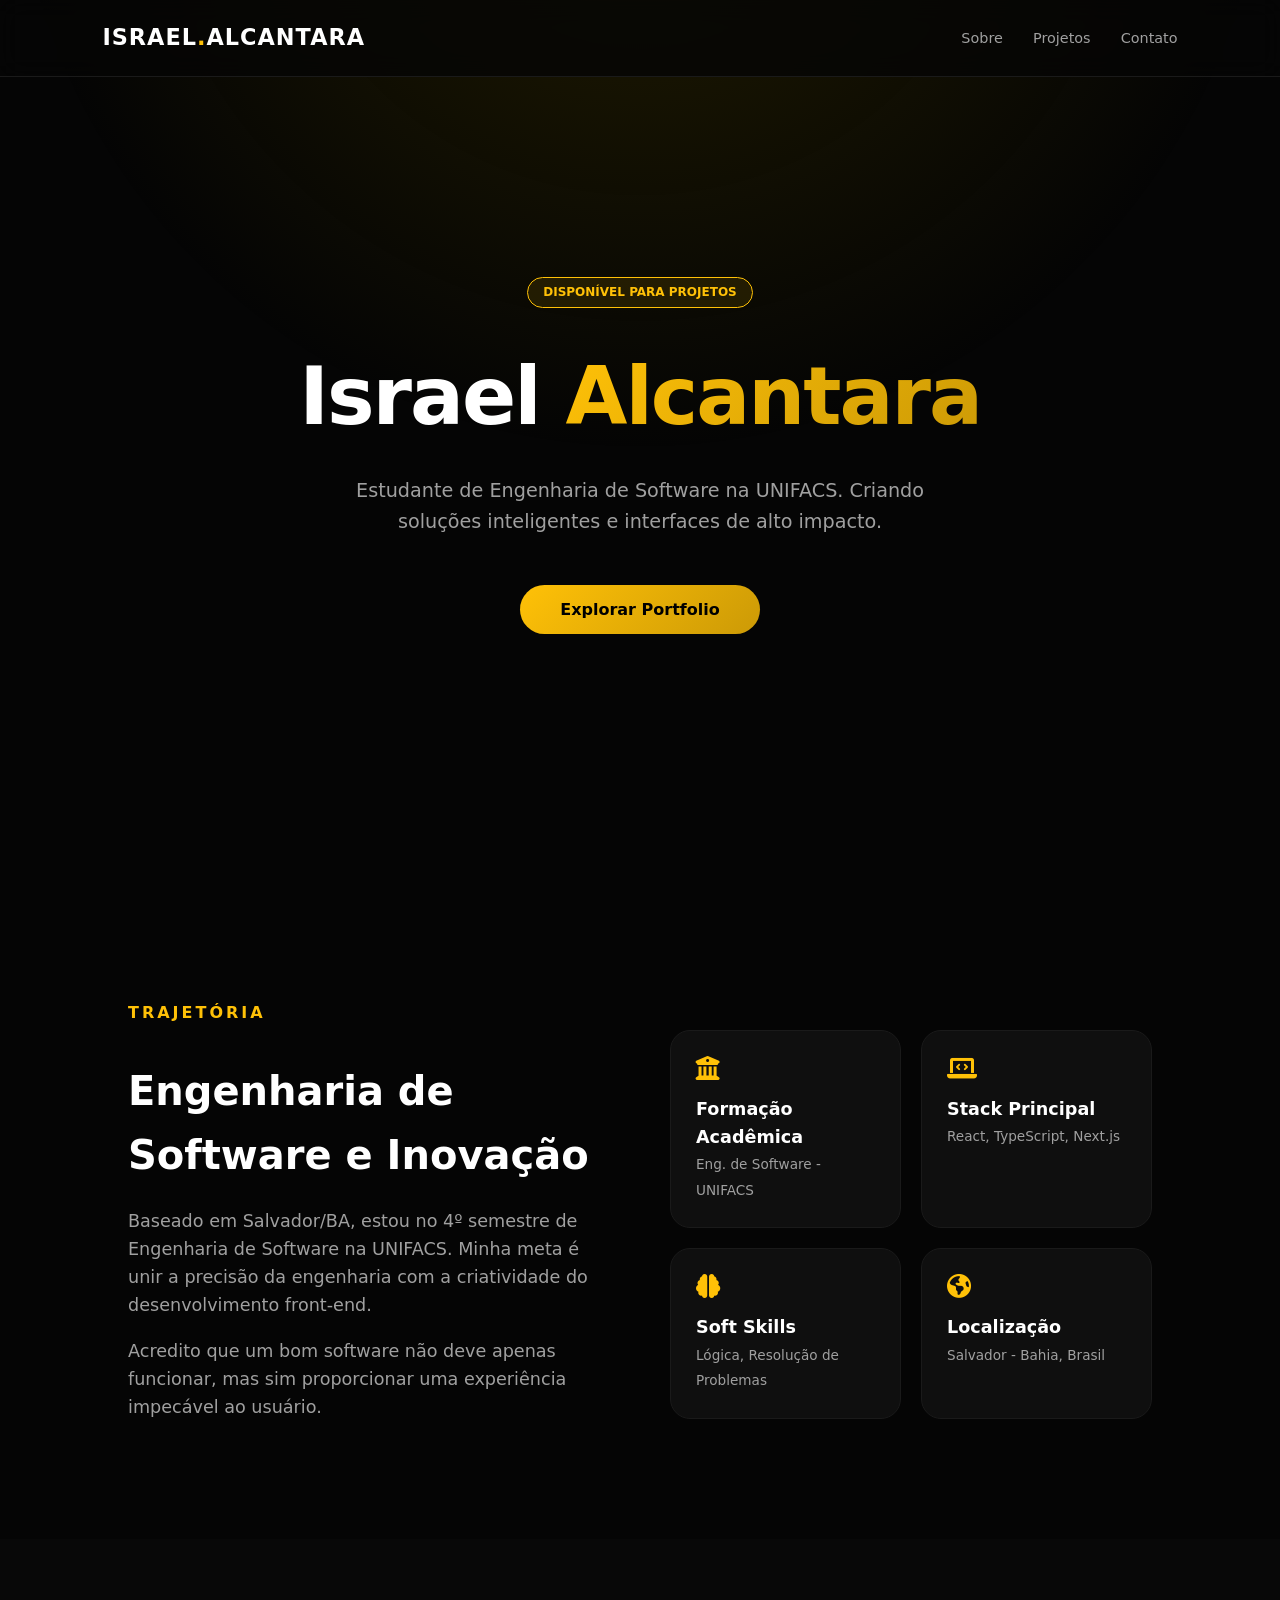
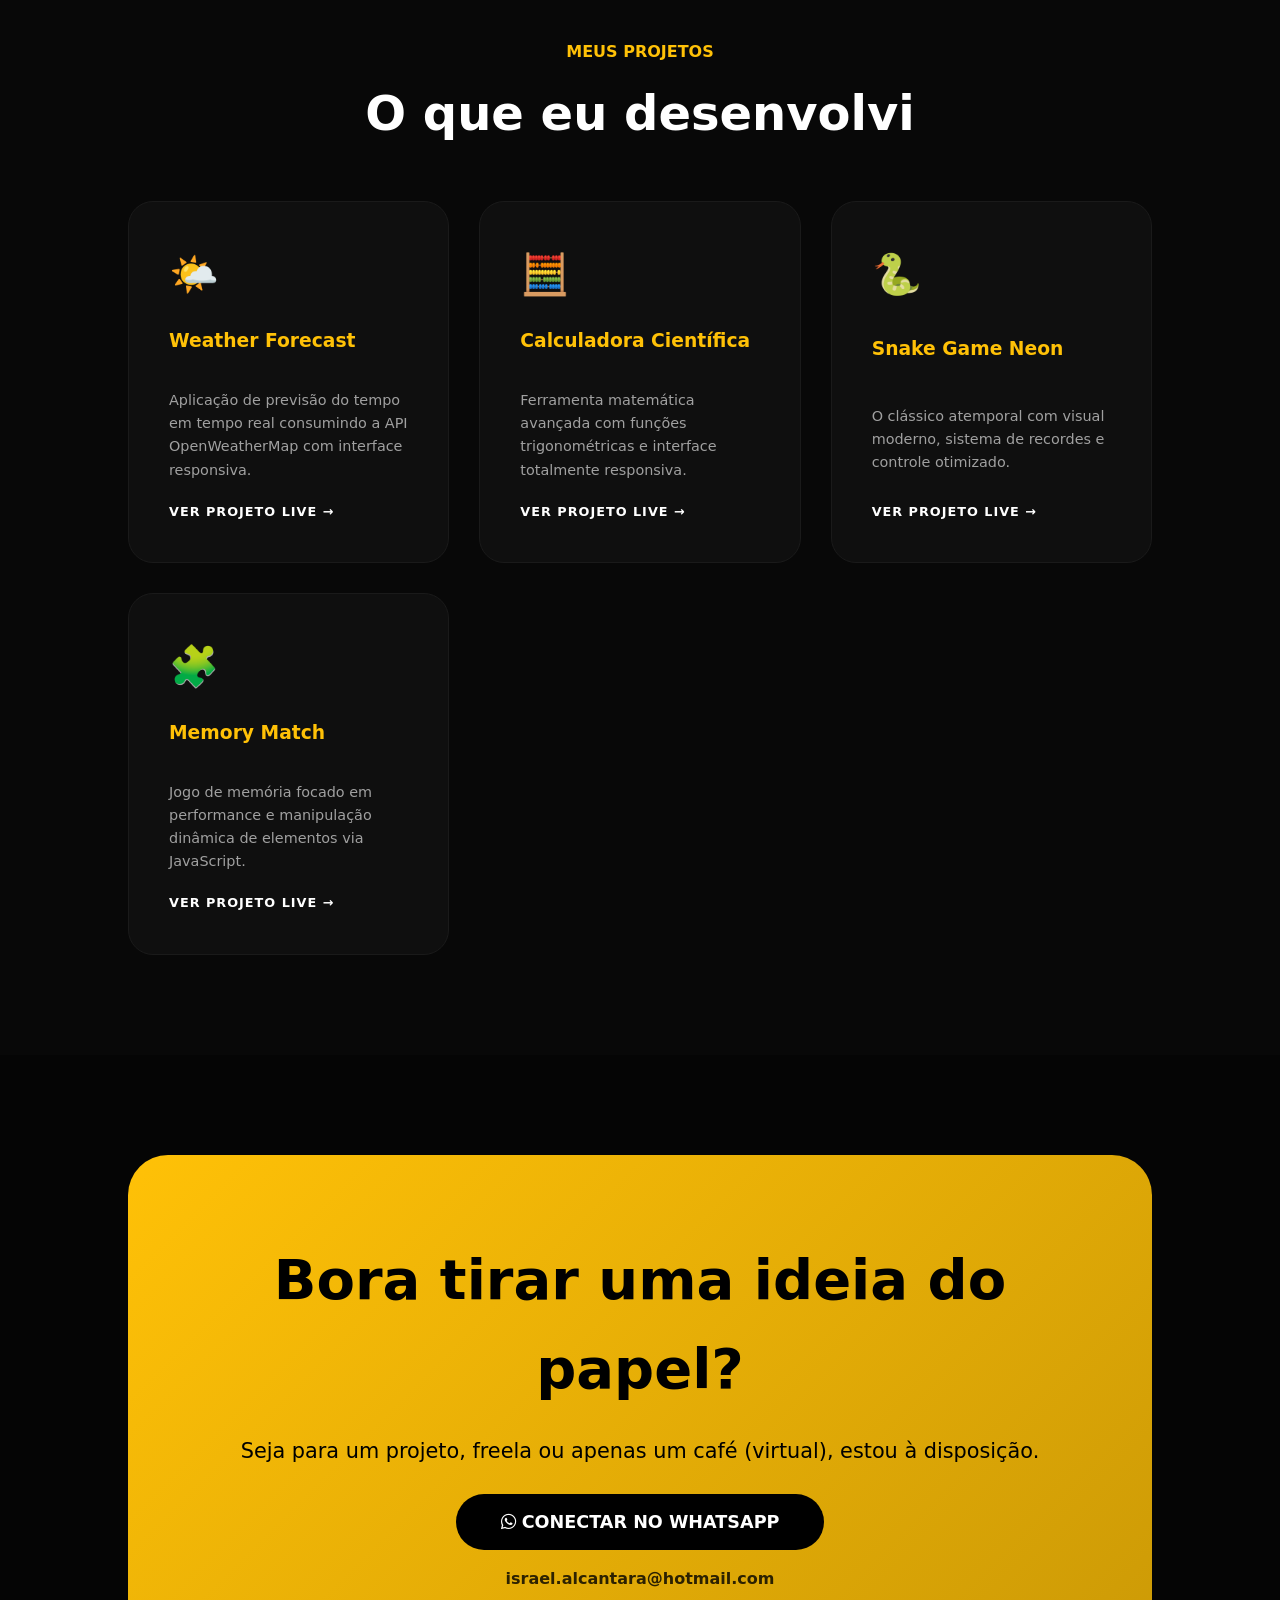
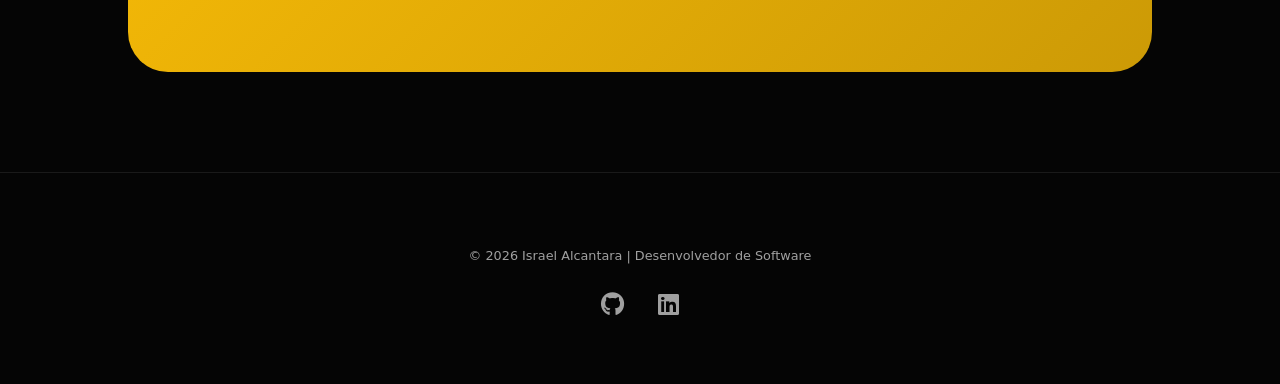
==== index.html @ d9c685d7 "Nova alteração" ====
<!DOCTYPE html>
<html lang="pt-br">
<head>
    <meta charset="UTF-8">
    <meta name="viewport" content="width=device-width, initial-scale=1.0">
    <title>Israel Alcantara | Portfolio</title>
    <link rel="stylesheet" href="https://cdnjs.cloudflare.com/ajax/libs/font-awesome/6.0.0/css/all.min.css">
    <style>
        :root {
            --bg-dark: #050505;
            --card-dark: #0f0f0f;
            --primary-gold: #ffc107;
            --gold-gradient: linear-gradient(135deg, #ffc107 0%, #cc9a06 100%);
            --text-white: #ffffff;
            --text-gray: #a0a0a0;
            --border: #1a1a1a;
        }

        body {
            background-color: var(--bg-dark);
            color: var(--text-white);
            font-family: 'Inter', system-ui, -apple-system, sans-serif;
            margin: 0;
            line-height: 1.6;
            scroll-behavior: smooth;
        }

        /* Efeito de Fundo */
        .glow-bg {
            position: fixed;
            top: 0; left: 0; width: 100%; height: 100%;
            background: radial-gradient(circle at 50% -20%, #221d00, transparent 50%);
            z-index: -1;
        }

        nav {
            display: flex; justify-content: space-between; align-items: center;
            padding: 20px 8%; position: fixed; width: 84%; top: 0;
            background: rgba(5, 5, 5, 0.8); backdrop-filter: blur(12px);
            z-index: 1000; border-bottom: 1px solid var(--border);
        }
        .logo { font-weight: 900; font-size: 1.4rem; letter-spacing: 1px; }
        .logo span { color: var(--primary-gold); }
        .nav-links a { color: var(--text-gray); text-decoration: none; margin-left: 25px; font-size: 0.9rem; transition: 0.3s; }
        .nav-links a:hover { color: var(--primary-gold); }

        /* Hero */
        .hero {
            height: 100vh; display: flex; flex-direction: column;
            justify-content: center; align-items: center; text-align: center; padding: 0 10%;
        }
        .hero-badge {
            background: rgba(255, 193, 7, 0.1); border: 1px solid var(--primary-gold);
            padding: 5px 15px; border-radius: 50px; font-size: 0.75rem;
            color: var(--primary-gold); margin-bottom: 25px; font-weight: 600;
        }
        .hero h1 { font-size: 5rem; margin: 0; font-weight: 800; letter-spacing: -2px; }
        .hero h1 span { background: var(--gold-gradient); -webkit-background-clip: text; -webkit-text-fill-color: transparent; }
        .hero p { color: var(--text-gray); max-width: 600px; font-size: 1.2rem; margin-top: 15px; }

        .btn-primary {
            background: var(--gold-gradient); 
            color: black; 
            padding: 15px 40px; 
            border-radius: 50px; 
            text-decoration: none; 
            font-weight: bold; 
            transition: 0.3s;
            box-shadow: 0 0 0 rgba(255, 193, 7, 0);
        }
        .btn-primary:hover {
            transform: translateY(-3px);
            box-shadow: 0 10px 20px rgba(255, 193, 7, 0.2);
        }

        /* Sobre Mim */
        .about { padding: 100px 10%; }
        .about-wrapper { display: grid; grid-template-columns: 1fr 1fr; gap: 60px; align-items: start; }
        .about-content h2 { font-size: 2.5rem; margin-bottom: 20px; }
        .about-content p { color: var(--text-gray); font-size: 1.1rem; }
        
        .skills-grid { display: grid; grid-template-columns: 1fr 1fr; gap: 20px; margin-top: 30px; }
        .skill-card {
            background: var(--card-dark); border: 1px solid var(--border);
            padding: 25px; border-radius: 20px; transition: 0.3s;
        }
        .skill-card:hover { border-color: var(--primary-gold); transform: translateY(-5px); }
        .skill-card i { color: var(--primary-gold); font-size: 1.5rem; margin-bottom: 15px; display: block; }
        .skill-card h4 { margin: 0; font-size: 1.1rem; }
        .skill-card span { color: var(--text-gray); font-size: 0.85rem; }

        /* Projetos */
        .projects { padding: 100px 10%; background: #080808; text-align: center; }
        .grid-projects { display: grid; grid-template-columns: repeat(auto-fit, minmax(280px, 1fr)); gap: 30px; margin-top: 50px; }
        .p-card {
            background: var(--card-dark); border: 1px solid var(--border);
            border-radius: 25px; padding: 40px; text-align: left; transition: 0.4s;
            position: relative; overflow: hidden;
            display: flex; flex-direction: column; justify-content: space-between;
        }
        .p-card:hover { transform: scale(1.03); border-color: #333; }
        .p-card::after {
            content: ''; position: absolute; bottom: 0; left: 0; width: 0; height: 3px;
            background: var(--gold-gradient); transition: 0.4s;
        }
        .p-card:hover::after { width: 100%; }
        .p-card h3 { color: var(--primary-gold); margin-top: 0; }
        .p-card p { color: var(--text-gray); font-size: 0.9rem; min-height: 60px; margin-bottom: 20px; }
        .p-link { color: white; text-decoration: none; font-weight: bold; font-size: 0.8rem; letter-spacing: 1px; display: inline-block; }

        /* Contato */
        .cta-section { padding: 100px 10%; text-align: center; }
        .cta-box {
            background: var(--gold-gradient); padding: 80px 40px; border-radius: 40px;
            color: #000; position: relative;
        }
        .cta-box h2 { font-size: 3.5rem; margin: 0; font-weight: 900; }
        .cta-box p { font-size: 1.3rem; font-weight: 500; margin-bottom: 40px; }
        .btn-wa {
            background: #000; color: #fff; padding: 18px 45px; border-radius: 50px;
            text-decoration: none; font-weight: 800; font-size: 1.1rem; transition: 0.3s;
        }
        .btn-wa:hover { background: #222; transform: translateY(-5px); box-shadow: 0 15px 30px rgba(0,0,0,0.4); }

        footer { padding: 60px; text-align: center; border-top: 1px solid var(--border); color: var(--text-gray); font-size: 0.8rem; }

        @media (max-width: 768px) {
            .hero h1 { font-size: 3rem; }
            .about-wrapper { grid-template-columns: 1fr; }
            nav { width: 90%; padding: 15px 5%; }
            .cta-box h2 { font-size: 2rem; }
        }
    </style>
</head>
<body>

    <div class="glow-bg"></div>

    <nav>
        <div class="logo">ISRAEL<span>.</span>ALCANTARA</div>
        <div class="nav-links">
            <a href="#sobre">Sobre</a>
            <a href="#projetos">Projetos</a>
            <a href="#contato">Contato</a>
        </div>
    </nav>

    <section class="hero">
        <div class="hero-badge">DISPONÍVEL PARA PROJETOS</div>
        <h1>Israel <span>Alcantara</span></h1>
        <p>Estudante de Engenharia de Software na UNIFACS. Criando soluções inteligentes e interfaces de alto impacto.</p>
        <div style="margin-top: 40px;">
            <a href="#projetos" class="btn-primary">Explorar Portfolio</a>
        </div>
    </section>

    <section id="sobre" class="about">
        <div class="about-wrapper">
            <div class="about-content">
                <span style="color: var(--primary-gold); font-weight: bold; letter-spacing: 3px;">TRAJETÓRIA</span>
                <h2>Engenharia de Software e Inovação</h2>
                <p>Baseado em Salvador/BA, estou no 4º semestre de Engenharia de Software na UNIFACS. Minha meta é unir a precisão da engenharia com a criatividade do desenvolvimento front-end.</p>
                <p>Acredito que um bom software não deve apenas funcionar, mas sim proporcionar uma experiência impecável ao usuário.</p>
            </div>
            <div class="skills-grid">
                <div class="skill-card">
                    <i class="fas fa-university"></i>
                    <h4>Formação Acadêmica</h4>
                    <span>Eng. de Software - UNIFACS</span>
                </div>
                <div class="skill-card">
                    <i class="fas fa-laptop-code"></i>
                    <h4>Stack Principal</h4>
                    <span>React, TypeScript, Next.js</span>
                </div>
                <div class="skill-card">
                    <i class="fas fa-brain"></i>
                    <h4>Soft Skills</h4>
                    <span>Lógica, Resolução de Problemas</span>
                </div>
                <div class="skill-card">
                    <i class="fas fa-globe-americas"></i>
                    <h4>Localização</h4>
                    <span>Salvador - Bahia, Brasil</span>
                </div>
            </div>
        </div>
    </section>

    <section id="projetos" class="projects">
        <span style="color: var(--primary-gold); font-weight: bold;">MEUS PROJETOS</span>
        <h2 style="font-size: 3rem; margin-top: 10px;">O que eu desenvolvi</h2>
        
        <div class="grid-projects">
            <div class="p-card">
                <div style="font-size: 2.5rem; margin-bottom: 20px;">🌤️</div>
                <h3>Weather Forecast</h3>
                <p>Aplicação de previsão do tempo em tempo real consumindo a API OpenWeatherMap com interface responsiva.</p>
                <a href="https://israelksilva.github.io/clima/" target="_blank" class="p-link">VER PROJETO LIVE →</a>
            </div>

            <div class="p-card">
                <div style="font-size: 2.5rem; margin-bottom: 20px;">🧮</div>
                <h3>Calculadora Científica</h3>
                <p>Ferramenta matemática avançada com funções trigonométricas e interface totalmente responsiva.</p>
                <a href="https://israelksilva.github.io/calculadora/" target="_blank" class="p-link">VER PROJETO LIVE →</a>
            </div>

            <div class="p-card">
                <div style="font-size: 2.5rem; margin-bottom: 20px;">🐍</div>
                <h3>Snake Game Neon</h3>
                <p>O clássico atemporal com visual moderno, sistema de recordes e controle otimizado.</p>
                <a href="https://israelksilva.github.io/snake-arcade/" target="_blank" class="p-link">VER PROJETO LIVE →</a>
            </div>

            <div class="p-card">
                <div style="font-size: 2.5rem; margin-bottom: 20px;">🧩</div>
                <h3>Memory Match</h3>
                <p>Jogo de memória focado em performance e manipulação dinâmica de elementos via JavaScript.</p>
                <a href="https://israelksilva.github.io/jogo-da-mem-ria/" target="_blank" class="p-link">VER PROJETO LIVE →</a>
            </div>
        </div>
    </section>

    <section id="contato" class="cta-section">
        <div class="cta-box">
            <h2>Bora tirar uma ideia do papel?</h2>
            <p>Seja para um projeto, freela ou apenas um café (virtual), estou à disposição.</p>
            <a href="https://wa.me/5571991891833" target="_blank" class="btn-wa">
                <i class="fab fa-whatsapp"></i> CONECTAR NO WHATSAPP
            </a>
            <div style="margin-top: 30px; font-weight: bold; opacity: 0.8;">israel.alcantara@hotmail.com</div>
        </div>
    </section>

    <footer>
        <p>&copy; 2026 Israel Alcantara | Desenvolvedor de Software</p>
        <div style="margin-top: 20px;">
            <a href="https://github.com/Israelksilva" target="_blank" style="color: var(--text-gray); margin: 0 15px; font-size: 1.5rem;"><i class="fab fa-github"></i></a>
            <a href="https://www.linkedin.com/in/israel-alcantara-b899b2326" target="_blank" style="color: var(--text-gray); margin: 0 15px; font-size: 1.5rem;"><i class="fab fa-linkedin"></i></a>
        </div>
    </footer>

</body>
</html>
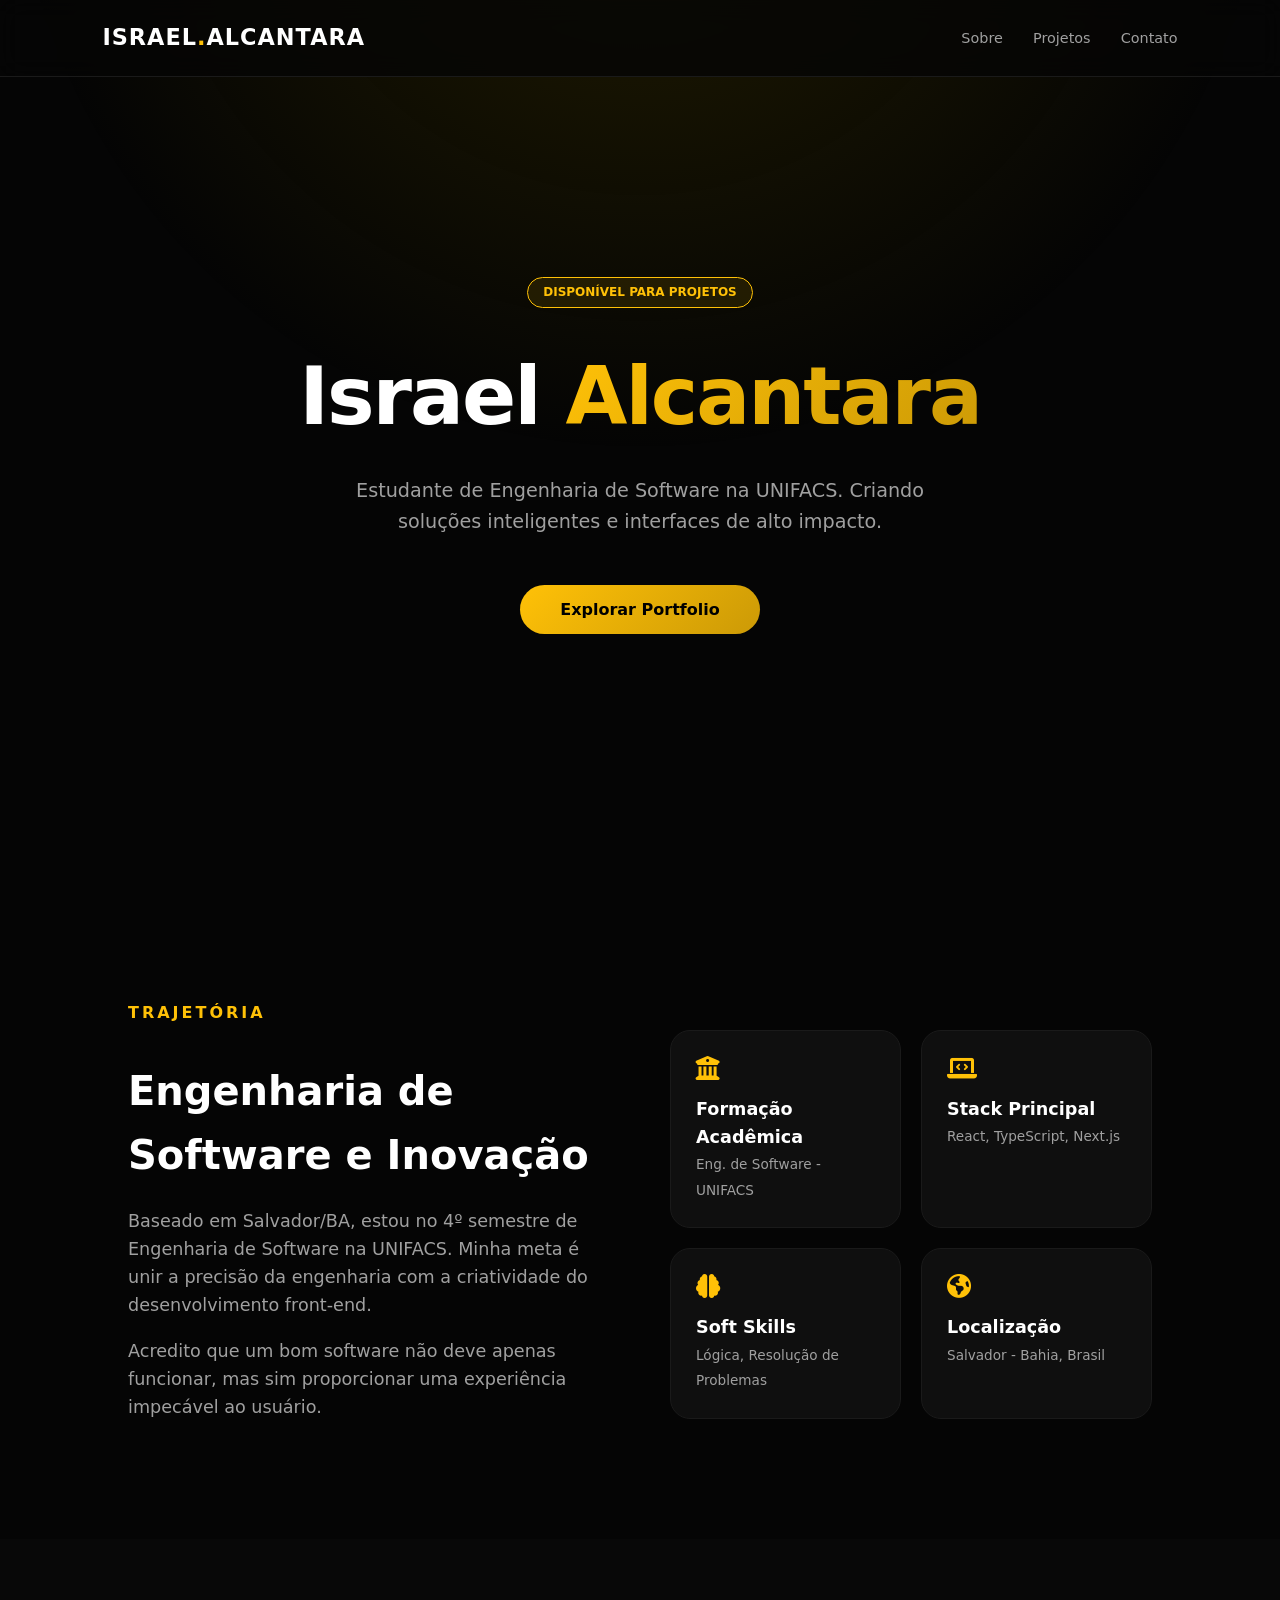
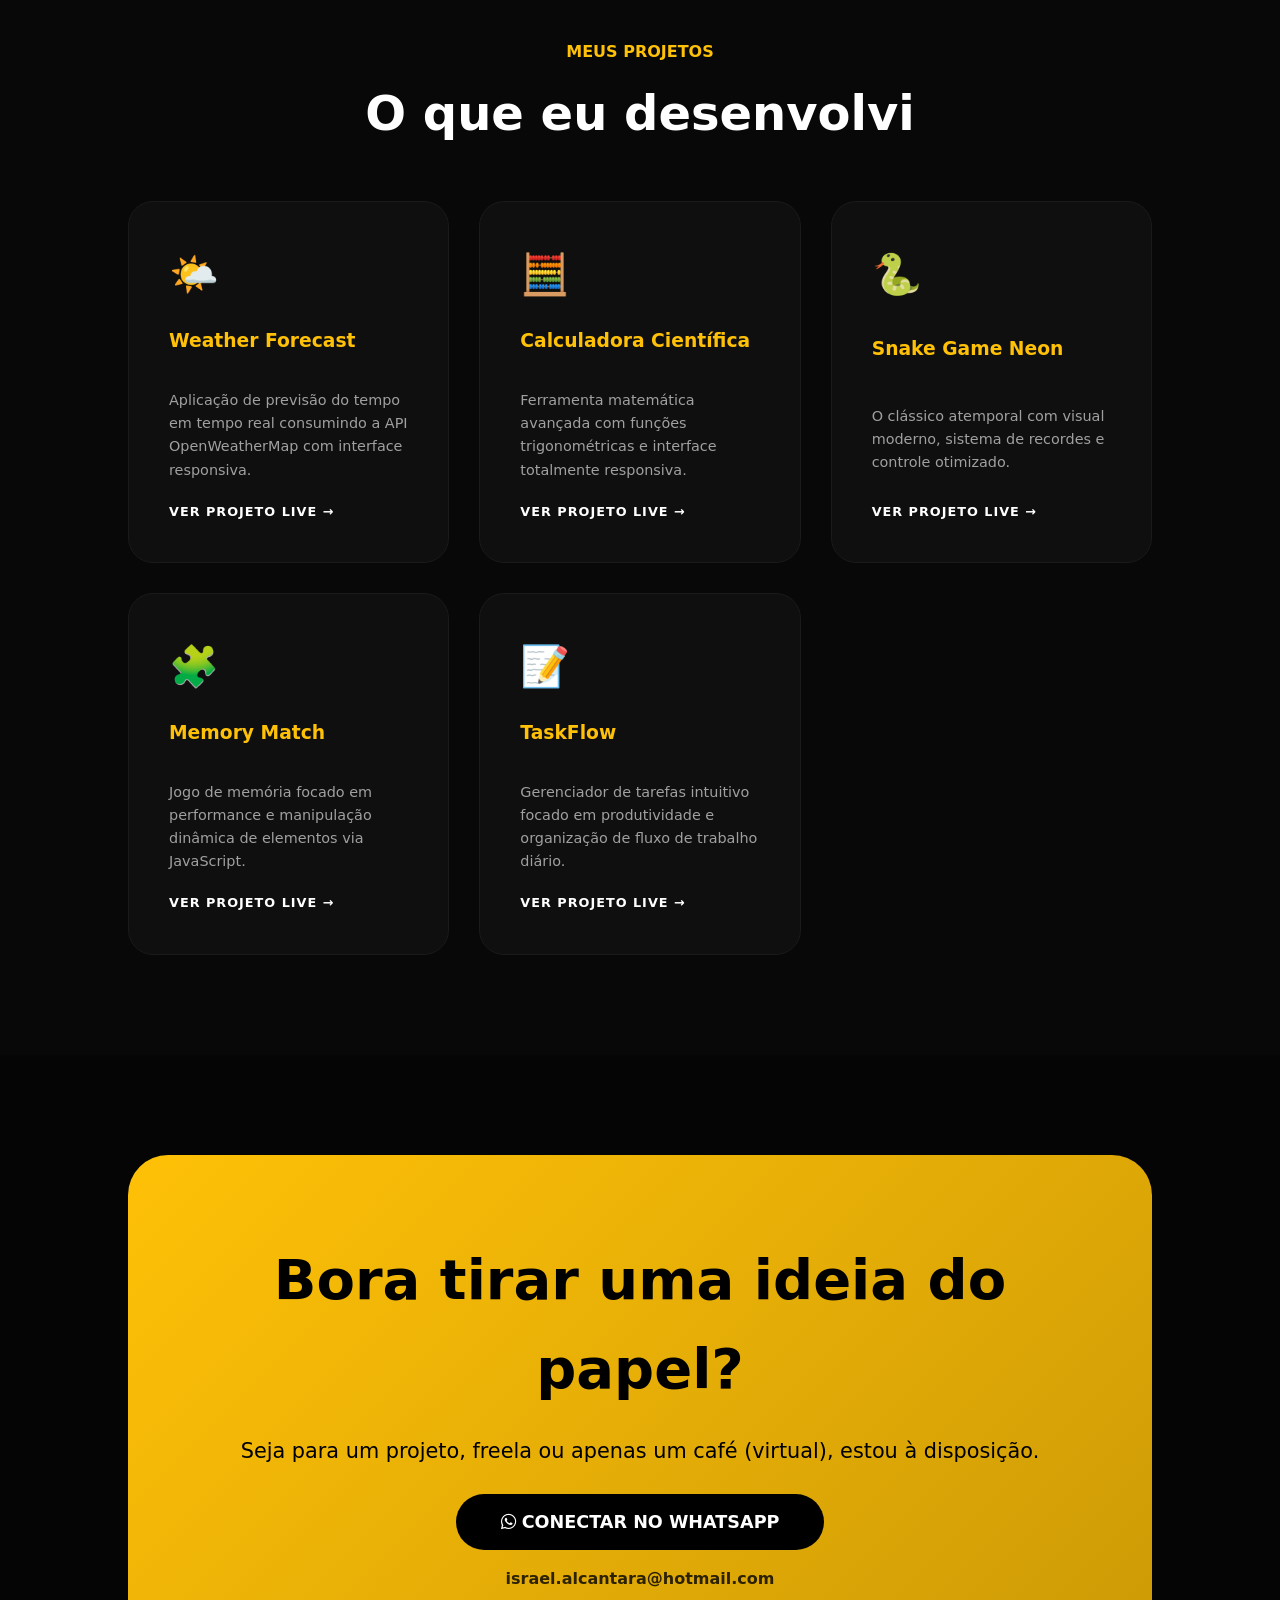
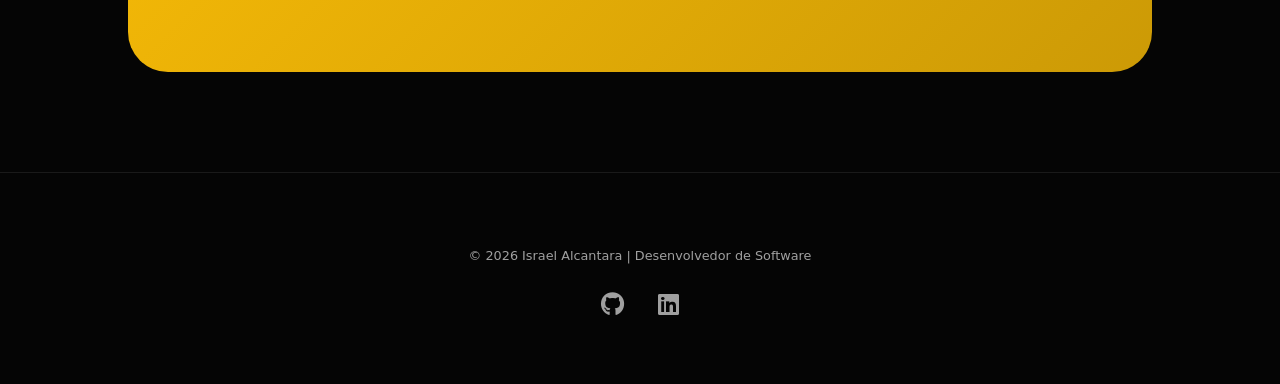
==== commit 94fd20f3: "Atualiza portfólio com destaque do projeto TaskFlow" ====
--- a/index.html
+++ b/index.html
@@ -25,7 +25,6 @@
             scroll-behavior: smooth;
         }
 
-        /* Efeito de Fundo */
         .glow-bg {
             position: fixed;
             top: 0; left: 0; width: 100%; height: 100%;
@@ -44,7 +43,6 @@
         .nav-links a { color: var(--text-gray); text-decoration: none; margin-left: 25px; font-size: 0.9rem; transition: 0.3s; }
         .nav-links a:hover { color: var(--primary-gold); }
 
-        /* Hero */
         .hero {
             height: 100vh; display: flex; flex-direction: column;
             justify-content: center; align-items: center; text-align: center; padding: 0 10%;
@@ -73,7 +71,6 @@
             box-shadow: 0 10px 20px rgba(255, 193, 7, 0.2);
         }
 
-        /* Sobre Mim */
         .about { padding: 100px 10%; }
         .about-wrapper { display: grid; grid-template-columns: 1fr 1fr; gap: 60px; align-items: start; }
         .about-content h2 { font-size: 2.5rem; margin-bottom: 20px; }
@@ -89,7 +86,6 @@
         .skill-card h4 { margin: 0; font-size: 1.1rem; }
         .skill-card span { color: var(--text-gray); font-size: 0.85rem; }
 
-        /* Projetos */
         .projects { padding: 100px 10%; background: #080808; text-align: center; }
         .grid-projects { display: grid; grid-template-columns: repeat(auto-fit, minmax(280px, 1fr)); gap: 30px; margin-top: 50px; }
         .p-card {
@@ -108,7 +104,6 @@
         .p-card p { color: var(--text-gray); font-size: 0.9rem; min-height: 60px; margin-bottom: 20px; }
         .p-link { color: white; text-decoration: none; font-weight: bold; font-size: 0.8rem; letter-spacing: 1px; display: inline-block; }
 
-        /* Contato */
         .cta-section { padding: 100px 10%; text-align: center; }
         .cta-box {
             background: var(--gold-gradient); padding: 80px 40px; border-radius: 40px;
@@ -218,6 +213,13 @@
                 <h3>Memory Match</h3>
                 <p>Jogo de memória focado em performance e manipulação dinâmica de elementos via JavaScript.</p>
                 <a href="https://israelksilva.github.io/jogo-da-mem-ria/" target="_blank" class="p-link">VER PROJETO LIVE →</a>
+            </div>
+            
+            <div class="p-card">
+                <div style="font-size: 2.5rem; margin-bottom: 20px;">📝</div>
+                <h3>TaskFlow</h3>
+                <p>Gerenciador de tarefas intuitivo focado em produtividade e organização de fluxo de trabalho diário.</p>
+                <a href="https://israelksilva.github.io/TaskFlow/" target="_blank" class="p-link">VER PROJETO LIVE →</a>
             </div>
         </div>
     </section>
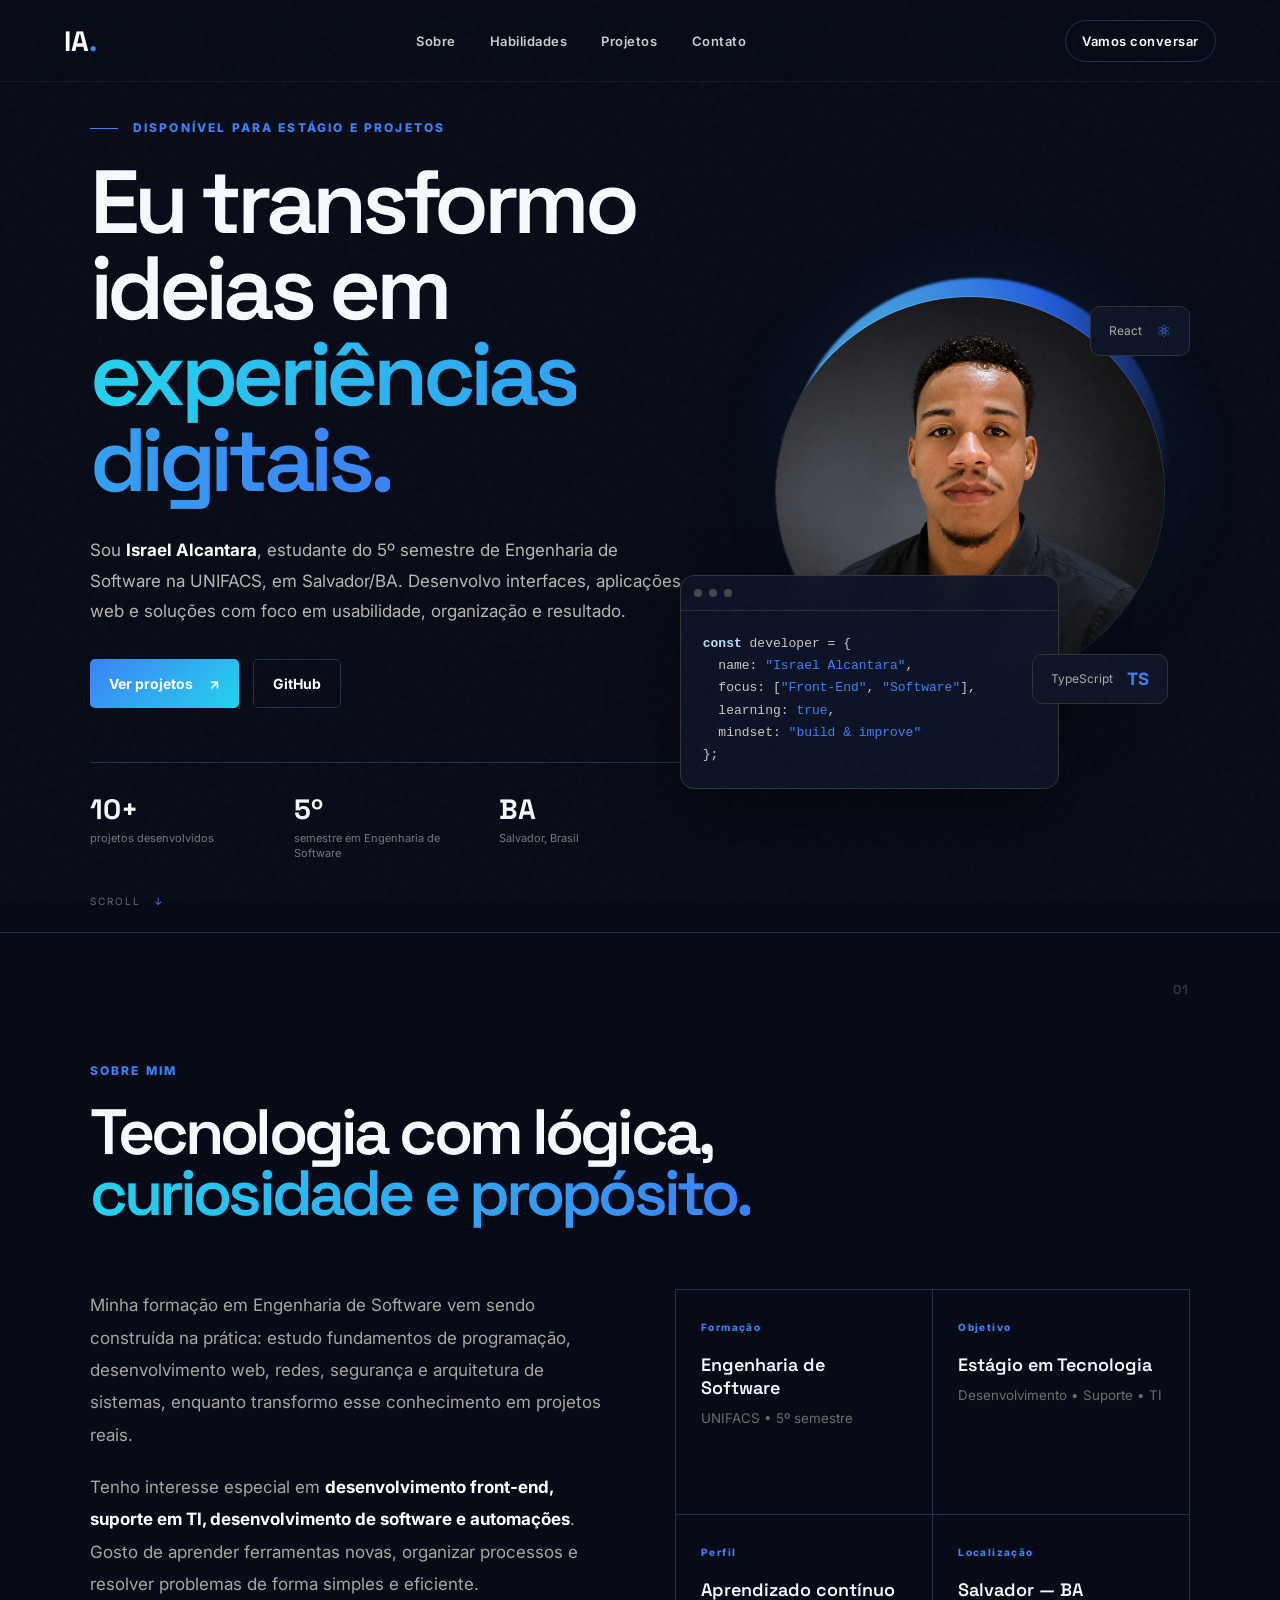
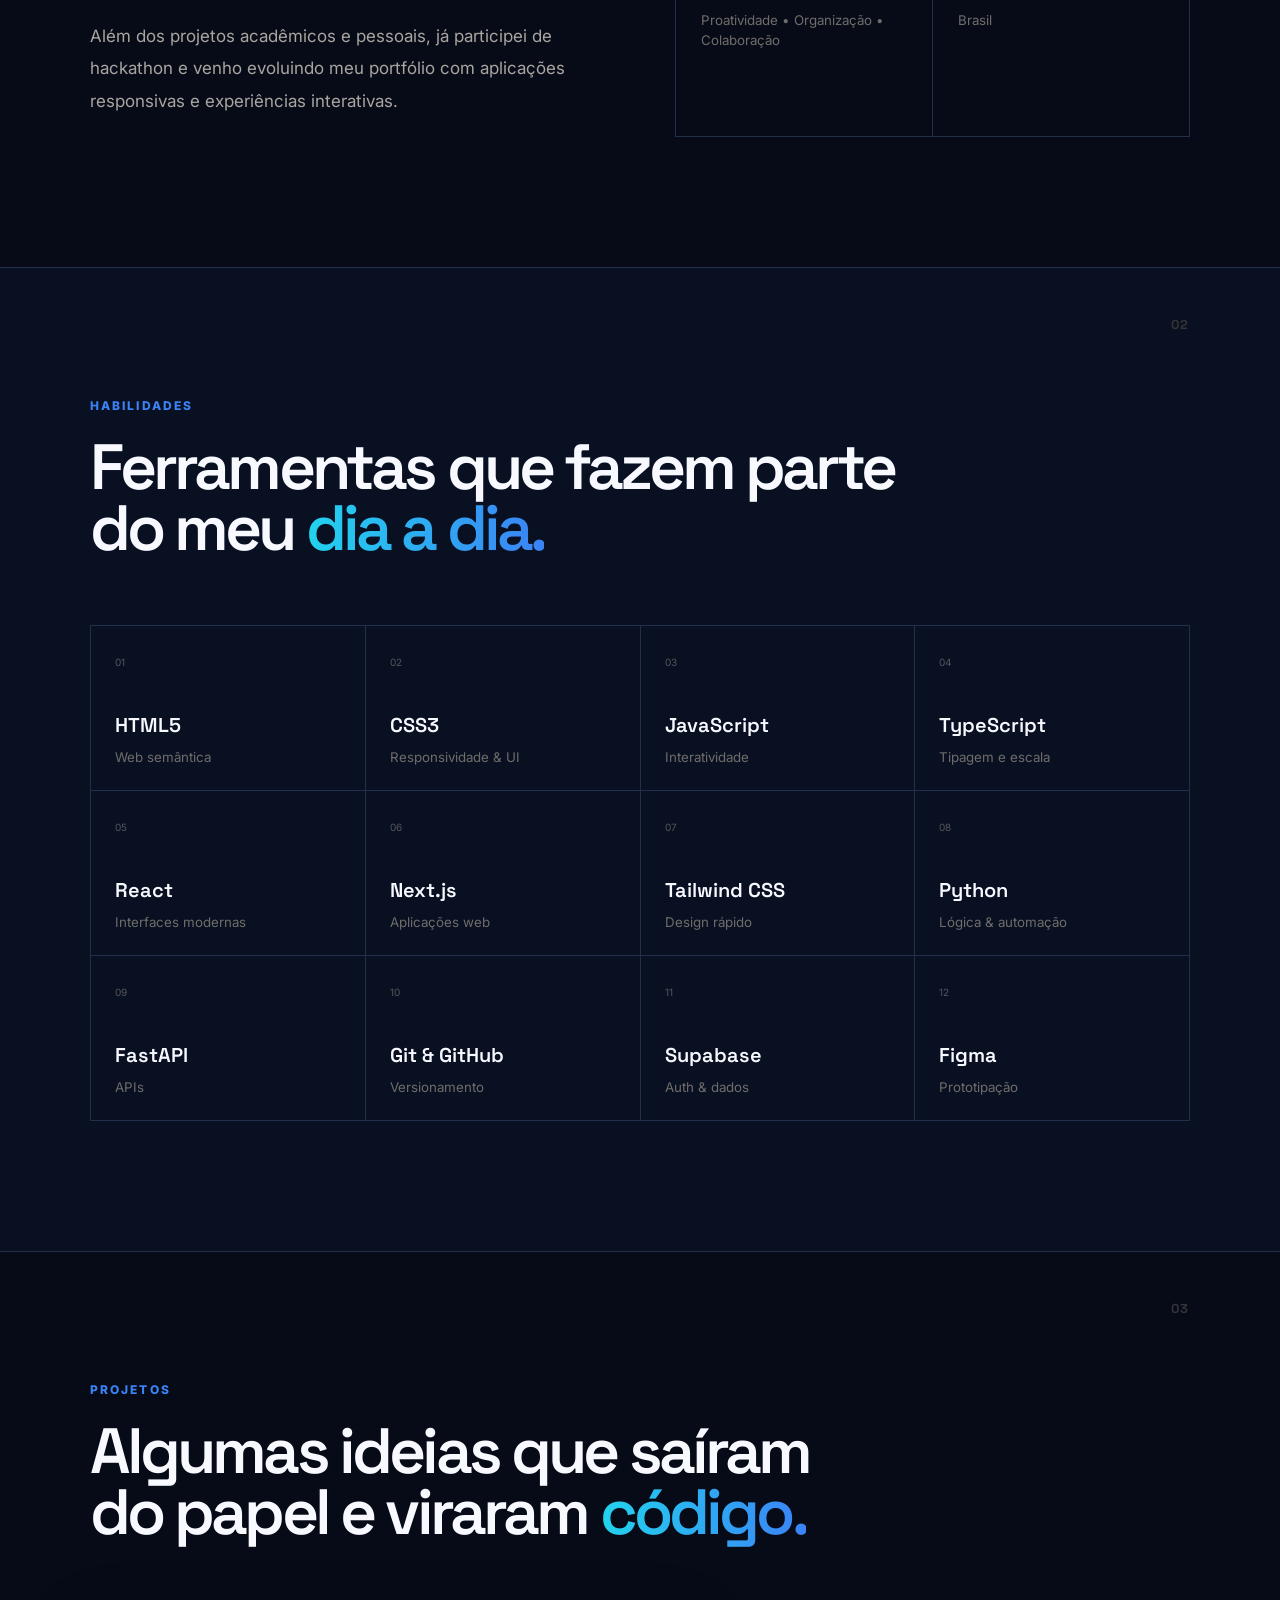
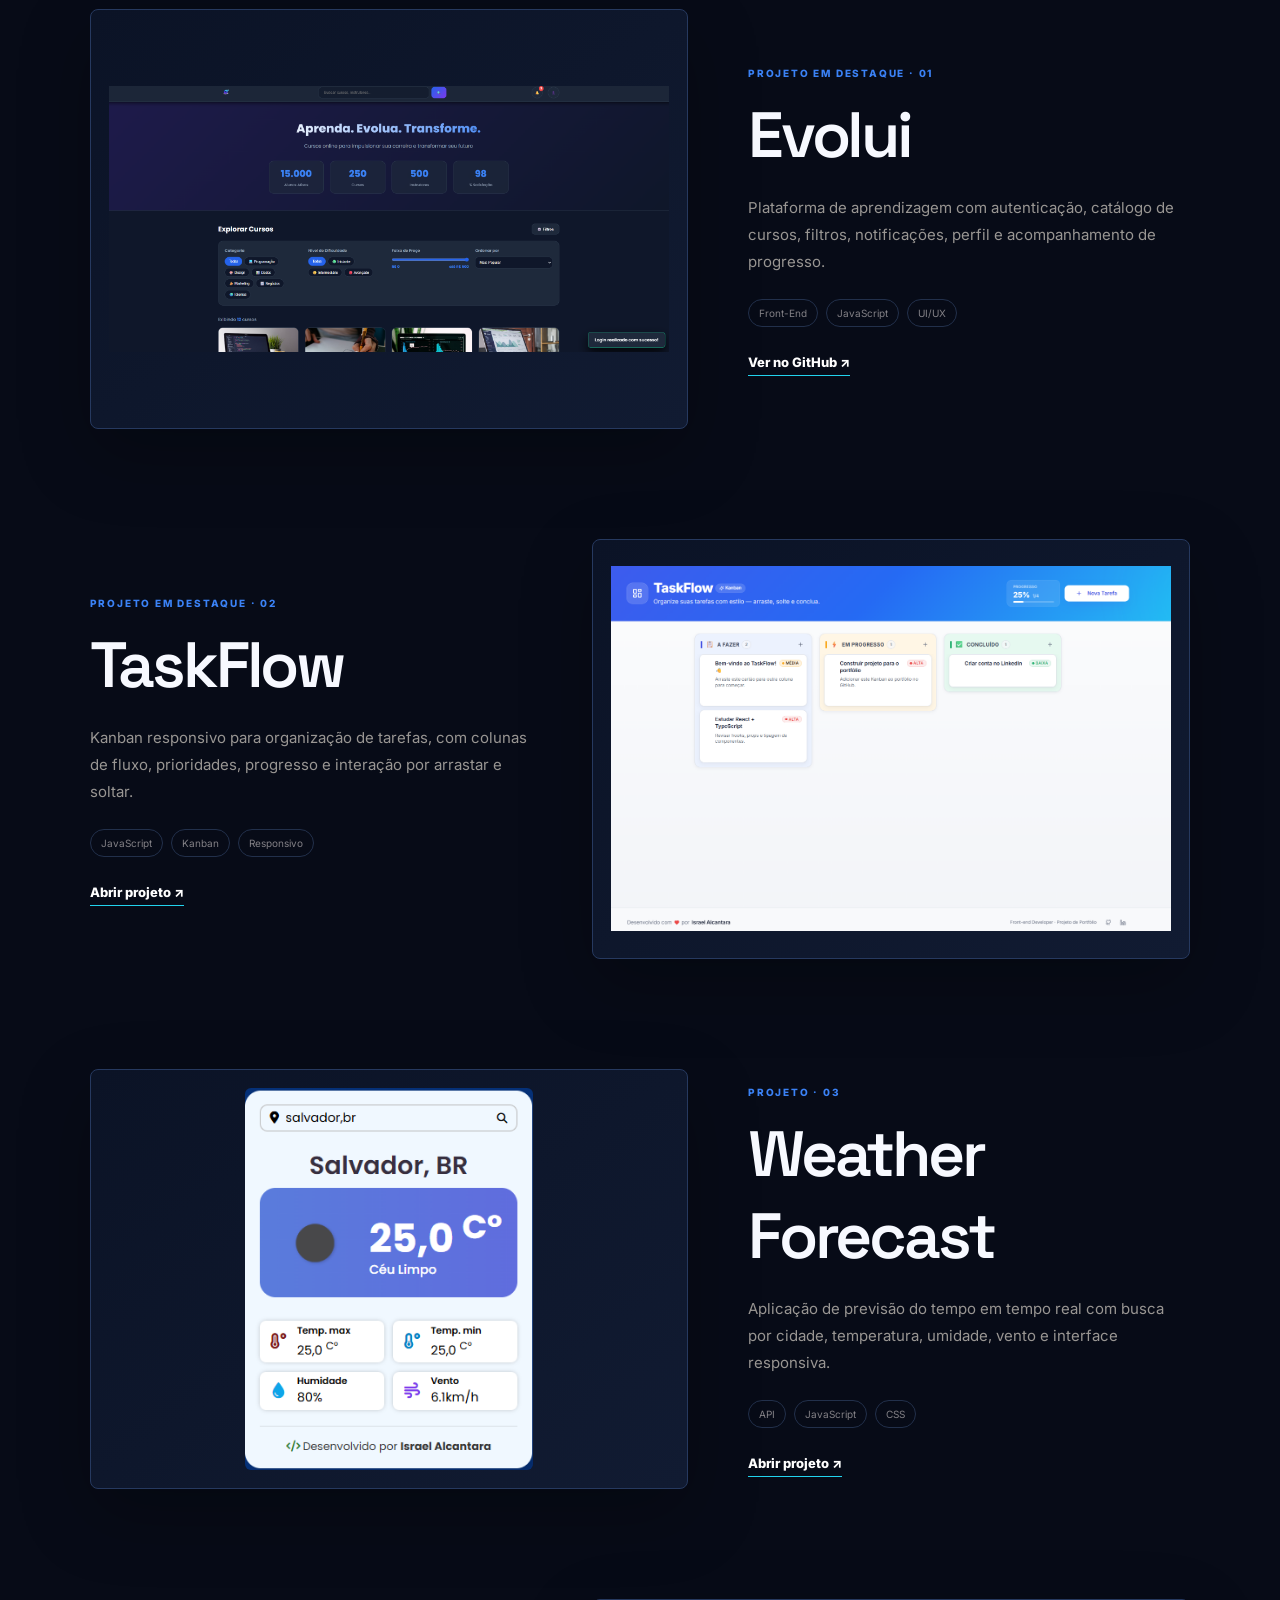
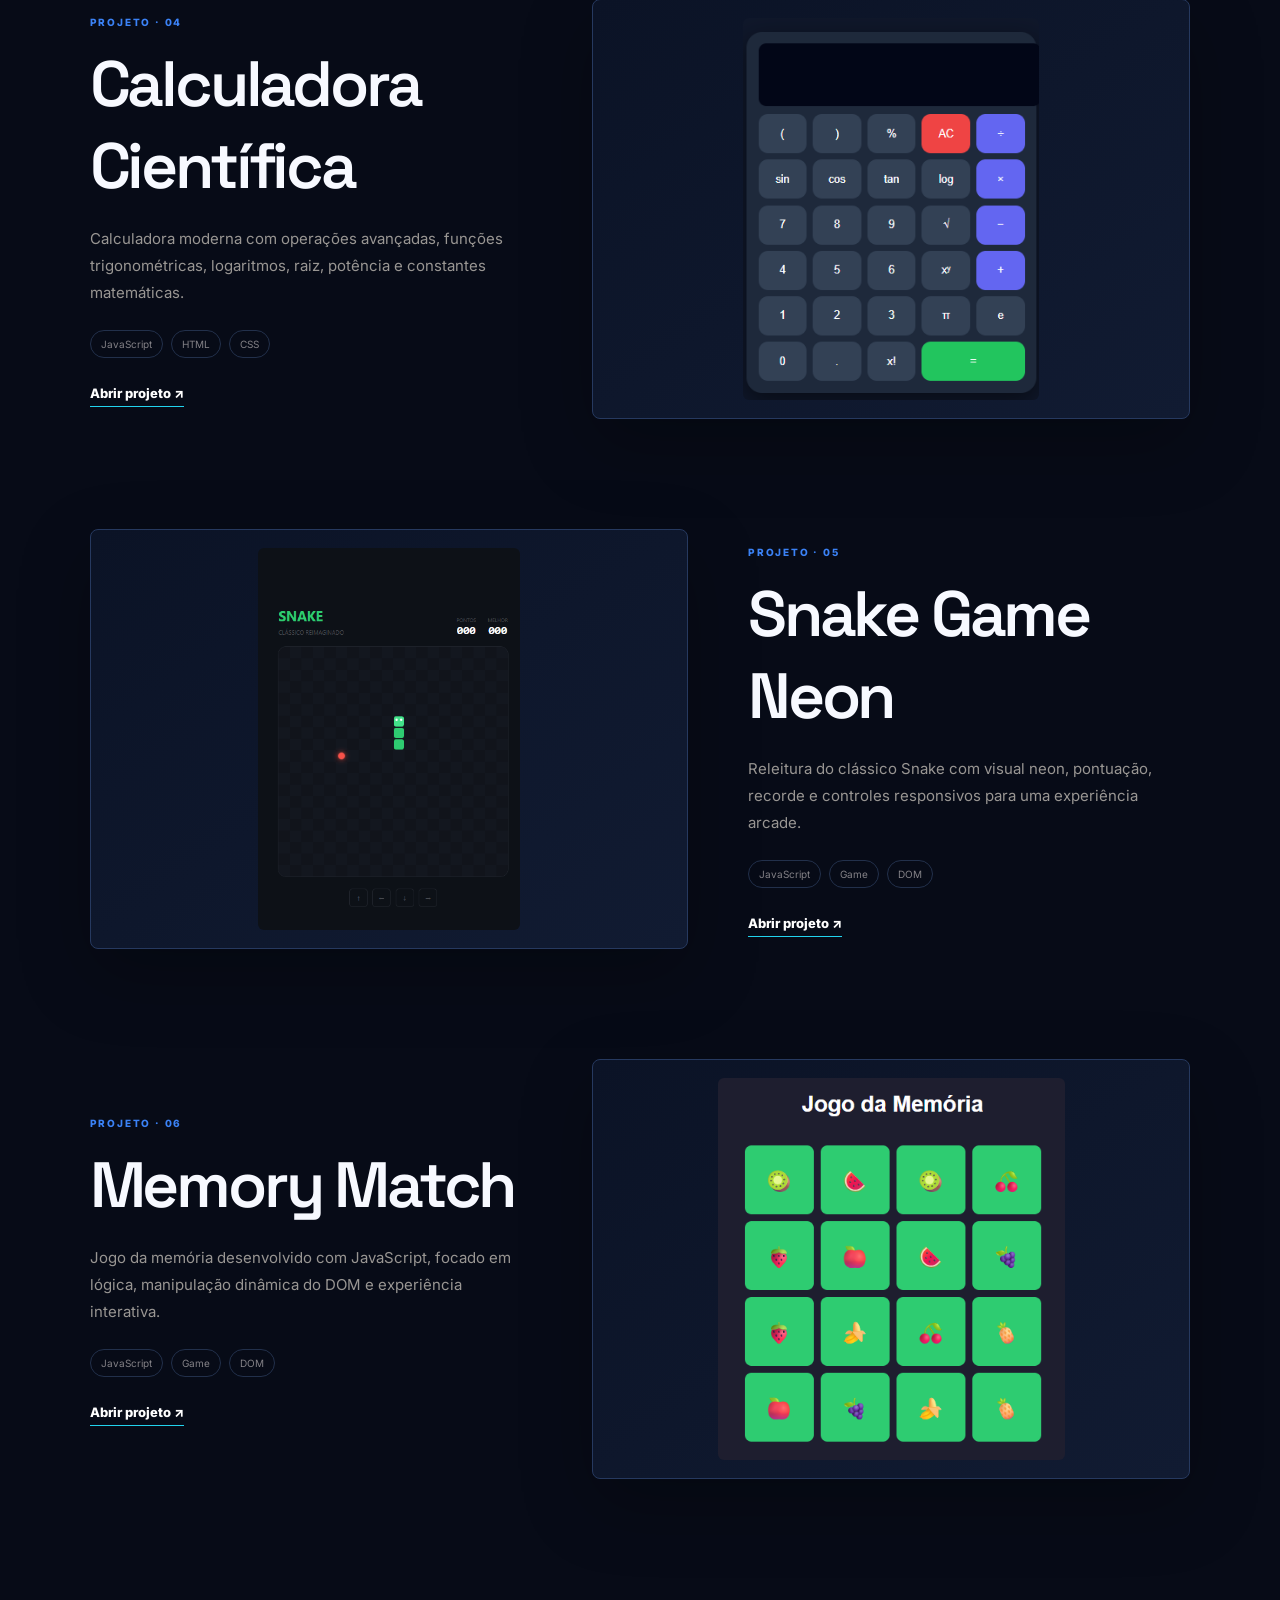
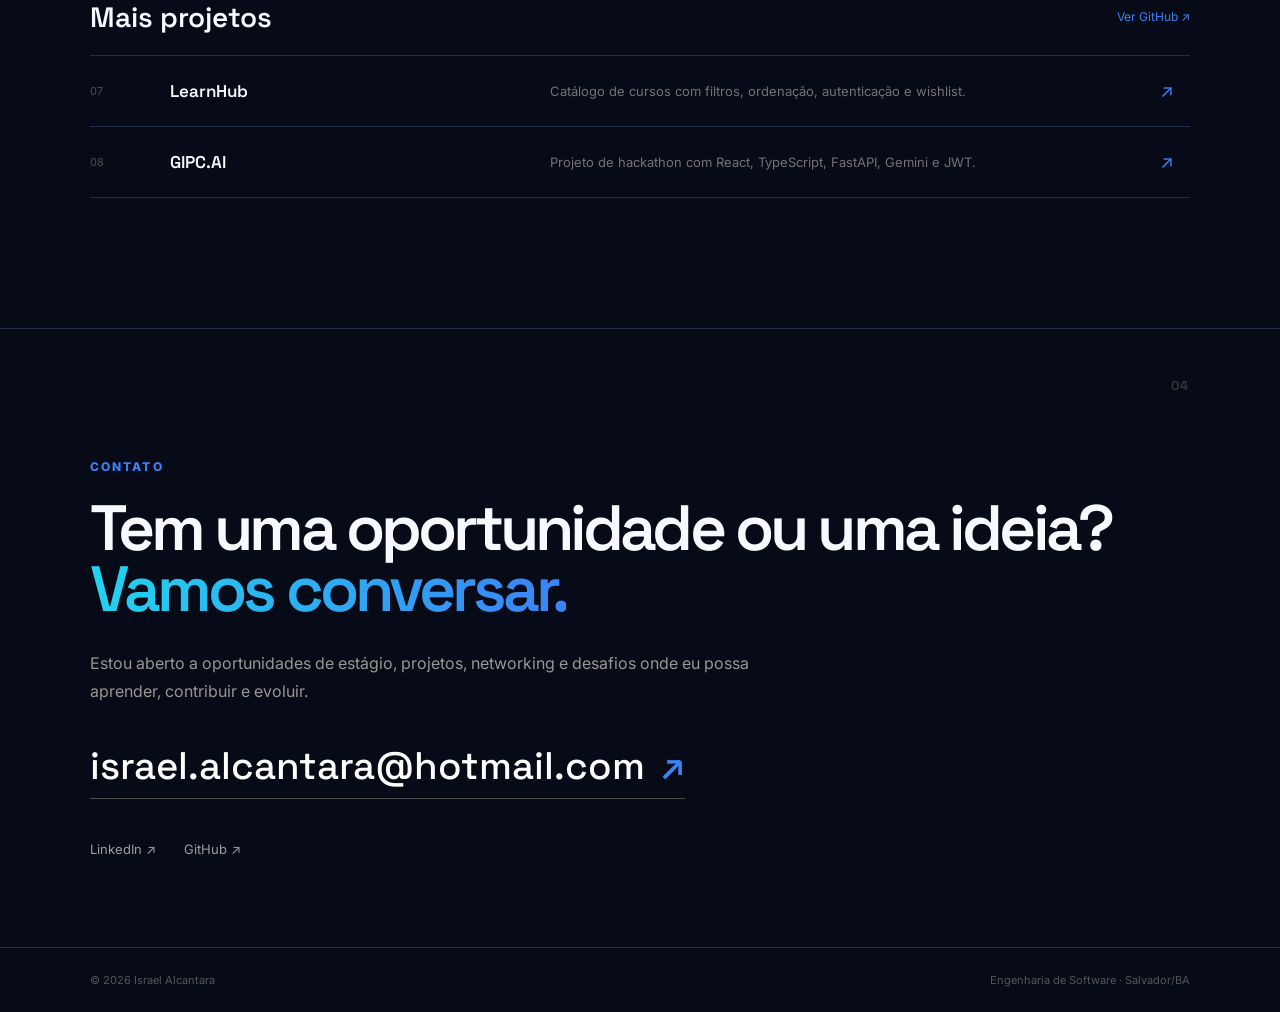
==== commit 3a1ddd40: "Organiza arquivos do portfólio na raiz" ====
--- a/index.html
+++ b/index.html
@@ -1,247 +1,171 @@
 <!DOCTYPE html>
-<html lang="pt-br">
+<html lang="pt-BR">
 <head>
-    <meta charset="UTF-8">
-    <meta name="viewport" content="width=device-width, initial-scale=1.0">
-    <title>Israel Alcantara | Portfolio</title>
-    <link rel="stylesheet" href="https://cdnjs.cloudflare.com/ajax/libs/font-awesome/6.0.0/css/all.min.css">
-    <style>
-        :root {
-            --bg-dark: #050505;
-            --card-dark: #0f0f0f;
-            --primary-gold: #ffc107;
-            --gold-gradient: linear-gradient(135deg, #ffc107 0%, #cc9a06 100%);
-            --text-white: #ffffff;
-            --text-gray: #a0a0a0;
-            --border: #1a1a1a;
-        }
-
-        body {
-            background-color: var(--bg-dark);
-            color: var(--text-white);
-            font-family: 'Inter', system-ui, -apple-system, sans-serif;
-            margin: 0;
-            line-height: 1.6;
-            scroll-behavior: smooth;
-        }
-
-        .glow-bg {
-            position: fixed;
-            top: 0; left: 0; width: 100%; height: 100%;
-            background: radial-gradient(circle at 50% -20%, #221d00, transparent 50%);
-            z-index: -1;
-        }
-
-        nav {
-            display: flex; justify-content: space-between; align-items: center;
-            padding: 20px 8%; position: fixed; width: 84%; top: 0;
-            background: rgba(5, 5, 5, 0.8); backdrop-filter: blur(12px);
-            z-index: 1000; border-bottom: 1px solid var(--border);
-        }
-        .logo { font-weight: 900; font-size: 1.4rem; letter-spacing: 1px; }
-        .logo span { color: var(--primary-gold); }
-        .nav-links a { color: var(--text-gray); text-decoration: none; margin-left: 25px; font-size: 0.9rem; transition: 0.3s; }
-        .nav-links a:hover { color: var(--primary-gold); }
-
-        .hero {
-            height: 100vh; display: flex; flex-direction: column;
-            justify-content: center; align-items: center; text-align: center; padding: 0 10%;
-        }
-        .hero-badge {
-            background: rgba(255, 193, 7, 0.1); border: 1px solid var(--primary-gold);
-            padding: 5px 15px; border-radius: 50px; font-size: 0.75rem;
-            color: var(--primary-gold); margin-bottom: 25px; font-weight: 600;
-        }
-        .hero h1 { font-size: 5rem; margin: 0; font-weight: 800; letter-spacing: -2px; }
-        .hero h1 span { background: var(--gold-gradient); -webkit-background-clip: text; -webkit-text-fill-color: transparent; }
-        .hero p { color: var(--text-gray); max-width: 600px; font-size: 1.2rem; margin-top: 15px; }
-
-        .btn-primary {
-            background: var(--gold-gradient); 
-            color: black; 
-            padding: 15px 40px; 
-            border-radius: 50px; 
-            text-decoration: none; 
-            font-weight: bold; 
-            transition: 0.3s;
-            box-shadow: 0 0 0 rgba(255, 193, 7, 0);
-        }
-        .btn-primary:hover {
-            transform: translateY(-3px);
-            box-shadow: 0 10px 20px rgba(255, 193, 7, 0.2);
-        }
-
-        .about { padding: 100px 10%; }
-        .about-wrapper { display: grid; grid-template-columns: 1fr 1fr; gap: 60px; align-items: start; }
-        .about-content h2 { font-size: 2.5rem; margin-bottom: 20px; }
-        .about-content p { color: var(--text-gray); font-size: 1.1rem; }
-        
-        .skills-grid { display: grid; grid-template-columns: 1fr 1fr; gap: 20px; margin-top: 30px; }
-        .skill-card {
-            background: var(--card-dark); border: 1px solid var(--border);
-            padding: 25px; border-radius: 20px; transition: 0.3s;
-        }
-        .skill-card:hover { border-color: var(--primary-gold); transform: translateY(-5px); }
-        .skill-card i { color: var(--primary-gold); font-size: 1.5rem; margin-bottom: 15px; display: block; }
-        .skill-card h4 { margin: 0; font-size: 1.1rem; }
-        .skill-card span { color: var(--text-gray); font-size: 0.85rem; }
-
-        .projects { padding: 100px 10%; background: #080808; text-align: center; }
-        .grid-projects { display: grid; grid-template-columns: repeat(auto-fit, minmax(280px, 1fr)); gap: 30px; margin-top: 50px; }
-        .p-card {
-            background: var(--card-dark); border: 1px solid var(--border);
-            border-radius: 25px; padding: 40px; text-align: left; transition: 0.4s;
-            position: relative; overflow: hidden;
-            display: flex; flex-direction: column; justify-content: space-between;
-        }
-        .p-card:hover { transform: scale(1.03); border-color: #333; }
-        .p-card::after {
-            content: ''; position: absolute; bottom: 0; left: 0; width: 0; height: 3px;
-            background: var(--gold-gradient); transition: 0.4s;
-        }
-        .p-card:hover::after { width: 100%; }
-        .p-card h3 { color: var(--primary-gold); margin-top: 0; }
-        .p-card p { color: var(--text-gray); font-size: 0.9rem; min-height: 60px; margin-bottom: 20px; }
-        .p-link { color: white; text-decoration: none; font-weight: bold; font-size: 0.8rem; letter-spacing: 1px; display: inline-block; }
-
-        .cta-section { padding: 100px 10%; text-align: center; }
-        .cta-box {
-            background: var(--gold-gradient); padding: 80px 40px; border-radius: 40px;
-            color: #000; position: relative;
-        }
-        .cta-box h2 { font-size: 3.5rem; margin: 0; font-weight: 900; }
-        .cta-box p { font-size: 1.3rem; font-weight: 500; margin-bottom: 40px; }
-        .btn-wa {
-            background: #000; color: #fff; padding: 18px 45px; border-radius: 50px;
-            text-decoration: none; font-weight: 800; font-size: 1.1rem; transition: 0.3s;
-        }
-        .btn-wa:hover { background: #222; transform: translateY(-5px); box-shadow: 0 15px 30px rgba(0,0,0,0.4); }
-
-        footer { padding: 60px; text-align: center; border-top: 1px solid var(--border); color: var(--text-gray); font-size: 0.8rem; }
-
-        @media (max-width: 768px) {
-            .hero h1 { font-size: 3rem; }
-            .about-wrapper { grid-template-columns: 1fr; }
-            nav { width: 90%; padding: 15px 5%; }
-            .cta-box h2 { font-size: 2rem; }
-        }
-    </style>
+  <meta charset="UTF-8" />
+  <meta name="viewport" content="width=device-width, initial-scale=1.0" />
+  <meta name="description" content="Portfólio de Israel Alcantara — estudante de Engenharia de Software, desenvolvedor e entusiasta de tecnologia." />
+  <title>Israel Alcantara | Portfólio</title>
+  <link rel="preconnect" href="https://fonts.googleapis.com">
+  <link rel="preconnect" href="https://fonts.gstatic.com" crossorigin>
+  <link href="https://fonts.googleapis.com/css2?family=Inter:wght@400;500;600;700;800&family=Space+Grotesk:wght@500;600;700&display=swap" rel="stylesheet">
+  <link rel="stylesheet" href="style.css" />
 </head>
 <body>
+  <div class="noise"></div>
+  <header class="topbar">
+    <a class="brand" href="#home" aria-label="Início">IA<span>.</span></a>
+    <nav class="desktop-nav" aria-label="Navegação principal">
+      <a href="#sobre">Sobre</a>
+      <a href="#habilidades">Habilidades</a>
+      <a href="#projetos">Projetos</a>
+      <a href="#contato">Contato</a>
+    </nav>
+    <a class="header-cta" href="mailto:israel.alcantara@hotmail.com">Vamos conversar</a>
+    <button class="menu-btn" aria-label="Abrir menu" aria-expanded="false">☰</button>
+  </header>
 
-    <div class="glow-bg"></div>
+  <main>
+    <section class="hero" id="home">
+      <div class="hero-grid">
+        <div class="hero-copy reveal">
+          <p class="eyebrow"><span></span> DISPONÍVEL PARA ESTÁGIO E PROJETOS</p>
+          <h1>Eu transformo ideias em <em>experiências digitais.</em></h1>
+          <p class="hero-text">Sou <strong>Israel Alcantara</strong>, estudante do 5º semestre de Engenharia de Software na UNIFACS, em Salvador/BA. Desenvolvo interfaces, aplicações web e soluções com foco em usabilidade, organização e resultado.</p>
+          <div class="hero-actions">
+            <a class="btn primary" href="#projetos">Ver projetos <span>↗</span></a>
+            <a class="btn ghost" href="https://github.com/Israelksilva" target="_blank" rel="noreferrer">GitHub</a>
+          </div>
+          <div class="hero-meta">
+            <div><strong>10+</strong><span>projetos desenvolvidos</span></div>
+            <div><strong>5º</strong><span>semestre em Engenharia de Software</span></div>
+            <div><strong>BA</strong><span>Salvador, Brasil</span></div>
+          </div>
+        </div>
 
-    <nav>
-        <div class="logo">ISRAEL<span>.</span>ALCANTARA</div>
-        <div class="nav-links">
-            <a href="#sobre">Sobre</a>
-            <a href="#projetos">Projetos</a>
-            <a href="#contato">Contato</a>
+        <div class="hero-visual reveal delay-1">
+          <div class="profile-photo-wrap"><img class="profile-photo" src="israel-alcantara.png" alt="Israel Alcantara" /></div>
+          <div class="orb orb-one"></div>
+          <div class="orb orb-two"></div>
+          <div class="code-card floating">
+            <div class="code-top"><span></span><span></span><span></span></div>
+            <pre><code><b>const</b> developer = {
+  name: <i>"Israel Alcantara"</i>,
+  focus: [<i>"Front-End"</i>, <i>"Software"</i>],
+  learning: <i>true</i>,
+  mindset: <i>"build & improve"</i>
+};</code></pre>
+          </div>
+          <div class="mini-card mini-one">React <strong>⚛</strong></div>
+          <div class="mini-card mini-two">TypeScript <strong>TS</strong></div>
         </div>
-    </nav>
-
-    <section class="hero">
-        <div class="hero-badge">DISPONÍVEL PARA PROJETOS</div>
-        <h1>Israel <span>Alcantara</span></h1>
-        <p>Estudante de Engenharia de Software na UNIFACS. Criando soluções inteligentes e interfaces de alto impacto.</p>
-        <div style="margin-top: 40px;">
-            <a href="#projetos" class="btn-primary">Explorar Portfolio</a>
-        </div>
+      </div>
+      <a class="scroll-cue" href="#sobre">SCROLL <span>↓</span></a>
     </section>
 
-    <section id="sobre" class="about">
-        <div class="about-wrapper">
-            <div class="about-content">
-                <span style="color: var(--primary-gold); font-weight: bold; letter-spacing: 3px;">TRAJETÓRIA</span>
-                <h2>Engenharia de Software e Inovação</h2>
-                <p>Baseado em Salvador/BA, estou no 4º semestre de Engenharia de Software na UNIFACS. Minha meta é unir a precisão da engenharia com a criatividade do desenvolvimento front-end.</p>
-                <p>Acredito que um bom software não deve apenas funcionar, mas sim proporcionar uma experiência impecável ao usuário.</p>
-            </div>
-            <div class="skills-grid">
-                <div class="skill-card">
-                    <i class="fas fa-university"></i>
-                    <h4>Formação Acadêmica</h4>
-                    <span>Eng. de Software - UNIFACS</span>
-                </div>
-                <div class="skill-card">
-                    <i class="fas fa-laptop-code"></i>
-                    <h4>Stack Principal</h4>
-                    <span>React, TypeScript, Next.js</span>
-                </div>
-                <div class="skill-card">
-                    <i class="fas fa-brain"></i>
-                    <h4>Soft Skills</h4>
-                    <span>Lógica, Resolução de Problemas</span>
-                </div>
-                <div class="skill-card">
-                    <i class="fas fa-globe-americas"></i>
-                    <h4>Localização</h4>
-                    <span>Salvador - Bahia, Brasil</span>
-                </div>
-            </div>
+    <section class="section" id="sobre">
+      <div class="section-number">01</div>
+      <div class="section-heading reveal">
+        <p class="eyebrow">SOBRE MIM</p>
+        <h2>Tecnologia com lógica,<br><em>curiosidade e propósito.</em></h2>
+      </div>
+      <div class="about-grid">
+        <div class="about-text reveal">
+          <p>Minha formação em Engenharia de Software vem sendo construída na prática: estudo fundamentos de programação, desenvolvimento web, redes, segurança e arquitetura de sistemas, enquanto transformo esse conhecimento em projetos reais.</p>
+          <p>Tenho interesse especial em <strong>desenvolvimento front-end, suporte em TI, desenvolvimento de software e automações</strong>. Gosto de aprender ferramentas novas, organizar processos e resolver problemas de forma simples e eficiente.</p>
+          <p>Além dos projetos acadêmicos e pessoais, já participei de hackathon e venho evoluindo meu portfólio com aplicações responsivas e experiências interativas.</p>
         </div>
+        <div class="about-cards reveal delay-1">
+          <article><span>Formação</span><strong>Engenharia de Software</strong><small>UNIFACS • 5º semestre</small></article>
+          <article><span>Objetivo</span><strong>Estágio em Tecnologia</strong><small>Desenvolvimento • Suporte • TI</small></article>
+          <article><span>Perfil</span><strong>Aprendizado contínuo</strong><small>Proatividade • Organização • Colaboração</small></article>
+          <article><span>Localização</span><strong>Salvador — BA</strong><small>Brasil</small></article>
+        </div>
+      </div>
     </section>
 
-    <section id="projetos" class="projects">
-        <span style="color: var(--primary-gold); font-weight: bold;">MEUS PROJETOS</span>
-        <h2 style="font-size: 3rem; margin-top: 10px;">O que eu desenvolvi</h2>
-        
-        <div class="grid-projects">
-            <div class="p-card">
-                <div style="font-size: 2.5rem; margin-bottom: 20px;">🌤️</div>
-                <h3>Weather Forecast</h3>
-                <p>Aplicação de previsão do tempo em tempo real consumindo a API OpenWeatherMap com interface responsiva.</p>
-                <a href="https://israelksilva.github.io/clima/" target="_blank" class="p-link">VER PROJETO LIVE →</a>
-            </div>
-
-            <div class="p-card">
-                <div style="font-size: 2.5rem; margin-bottom: 20px;">🧮</div>
-                <h3>Calculadora Científica</h3>
-                <p>Ferramenta matemática avançada com funções trigonométricas e interface totalmente responsiva.</p>
-                <a href="https://israelksilva.github.io/calculadora/" target="_blank" class="p-link">VER PROJETO LIVE →</a>
-            </div>
-
-            <div class="p-card">
-                <div style="font-size: 2.5rem; margin-bottom: 20px;">🐍</div>
-                <h3>Snake Game Neon</h3>
-                <p>O clássico atemporal com visual moderno, sistema de recordes e controle otimizado.</p>
-                <a href="https://israelksilva.github.io/snake-arcade/" target="_blank" class="p-link">VER PROJETO LIVE →</a>
-            </div>
-
-            <div class="p-card">
-                <div style="font-size: 2.5rem; margin-bottom: 20px;">🧩</div>
-                <h3>Memory Match</h3>
-                <p>Jogo de memória focado em performance e manipulação dinâmica de elementos via JavaScript.</p>
-                <a href="https://israelksilva.github.io/jogo-da-mem-ria/" target="_blank" class="p-link">VER PROJETO LIVE →</a>
-            </div>
-            
-            <div class="p-card">
-                <div style="font-size: 2.5rem; margin-bottom: 20px;">📝</div>
-                <h3>TaskFlow</h3>
-                <p>Gerenciador de tarefas intuitivo focado em produtividade e organização de fluxo de trabalho diário.</p>
-                <a href="https://israelksilva.github.io/TaskFlow/" target="_blank" class="p-link">VER PROJETO LIVE →</a>
-            </div>
-        </div>
+    <section class="section skills-section" id="habilidades">
+      <div class="section-number">02</div>
+      <div class="section-heading reveal">
+        <p class="eyebrow">HABILIDADES</p>
+        <h2>Ferramentas que fazem parte<br>do meu <em>dia a dia.</em></h2>
+      </div>
+      <div class="skills-grid reveal">
+        <div class="skill"><span>01</span><strong>HTML5</strong><small>Web semântica</small></div>
+        <div class="skill"><span>02</span><strong>CSS3</strong><small>Responsividade & UI</small></div>
+        <div class="skill"><span>03</span><strong>JavaScript</strong><small>Interatividade</small></div>
+        <div class="skill"><span>04</span><strong>TypeScript</strong><small>Tipagem e escala</small></div>
+        <div class="skill"><span>05</span><strong>React</strong><small>Interfaces modernas</small></div>
+        <div class="skill"><span>06</span><strong>Next.js</strong><small>Aplicações web</small></div>
+        <div class="skill"><span>07</span><strong>Tailwind CSS</strong><small>Design rápido</small></div>
+        <div class="skill"><span>08</span><strong>Python</strong><small>Lógica & automação</small></div>
+        <div class="skill"><span>09</span><strong>FastAPI</strong><small>APIs</small></div>
+        <div class="skill"><span>10</span><strong>Git & GitHub</strong><small>Versionamento</small></div>
+        <div class="skill"><span>11</span><strong>Supabase</strong><small>Auth & dados</small></div>
+        <div class="skill"><span>12</span><strong>Figma</strong><small>Prototipação</small></div>
+      </div>
     </section>
 
-    <section id="contato" class="cta-section">
-        <div class="cta-box">
-            <h2>Bora tirar uma ideia do papel?</h2>
-            <p>Seja para um projeto, freela ou apenas um café (virtual), estou à disposição.</p>
-            <a href="https://wa.me/5571991891833" target="_blank" class="btn-wa">
-                <i class="fab fa-whatsapp"></i> CONECTAR NO WHATSAPP
-            </a>
-            <div style="margin-top: 30px; font-weight: bold; opacity: 0.8;">israel.alcantara@hotmail.com</div>
-        </div>
+    <section class="section" id="projetos">
+      <div class="section-number">03</div>
+      <div class="section-heading reveal">
+        <p class="eyebrow">PROJETOS</p>
+        <h2>Algumas ideias que saíram<br>do papel e viraram <em>código.</em></h2>
+      </div>
+
+      <div class="featured-projects">
+        <article class="project-feature reveal">
+          <div class="project-art screenshot-art"><img src="evolui-dashboard.png" alt="Tela da plataforma Evolui" /></div>
+          <div class="project-info"><p class="project-index">PROJETO EM DESTAQUE · 01</p><h3>Evolui</h3><p>Plataforma de aprendizagem com autenticação, catálogo de cursos, filtros, notificações, perfil e acompanhamento de progresso.</p><div class="tags"><span>Front-End</span><span>JavaScript</span><span>UI/UX</span></div><a href="https://github.com/Israelksilva/evolui" target="_blank" rel="noreferrer">Ver no GitHub ↗</a></div>
+        </article>
+        <article class="project-feature reverse reveal">
+          <div class="project-art screenshot-art"><img src="taskflow.png" alt="Tela do TaskFlow" /></div>
+          <div class="project-info"><p class="project-index">PROJETO EM DESTAQUE · 02</p><h3>TaskFlow</h3><p>Kanban responsivo para organização de tarefas, com colunas de fluxo, prioridades, progresso e interação por arrastar e soltar.</p><div class="tags"><span>JavaScript</span><span>Kanban</span><span>Responsivo</span></div><a href="https://israelksilva.github.io/TaskFlow/" target="_blank" rel="noreferrer">Abrir projeto ↗</a></div>
+        </article>
+        <article class="project-feature reveal">
+          <div class="project-art screenshot-art portrait-shot"><img src="weather-forecast.png" alt="Tela do Weather Forecast" /></div>
+          <div class="project-info"><p class="project-index">PROJETO · 03</p><h3>Weather Forecast</h3><p>Aplicação de previsão do tempo em tempo real com busca por cidade, temperatura, umidade, vento e interface responsiva.</p><div class="tags"><span>API</span><span>JavaScript</span><span>CSS</span></div><a href="https://israelksilva.github.io/weather-forecast/" target="_blank" rel="noreferrer">Abrir projeto ↗</a></div>
+        </article>
+        <article class="project-feature reverse reveal">
+          <div class="project-art screenshot-art portrait-shot"><img src="calculadora-cientifica.png" alt="Tela da Calculadora Científica" /></div>
+          <div class="project-info"><p class="project-index">PROJETO · 04</p><h3>Calculadora Científica</h3><p>Calculadora moderna com operações avançadas, funções trigonométricas, logaritmos, raiz, potência e constantes matemáticas.</p><div class="tags"><span>JavaScript</span><span>HTML</span><span>CSS</span></div><a href="https://israelksilva.github.io/calculadora/" target="_blank" rel="noreferrer">Abrir projeto ↗</a></div>
+        </article>
+        <article class="project-feature reveal">
+          <div class="project-art screenshot-art portrait-shot"><img src="snake-game-neon.png" alt="Tela do Snake Game Neon" /></div>
+          <div class="project-info"><p class="project-index">PROJETO · 05</p><h3>Snake Game Neon</h3><p>Releitura do clássico Snake com visual neon, pontuação, recorde e controles responsivos para uma experiência arcade.</p><div class="tags"><span>JavaScript</span><span>Game</span><span>DOM</span></div><a href="https://israelksilva.github.io/snake-arcade/" target="_blank" rel="noreferrer">Abrir projeto ↗</a></div>
+        </article>
+        <article class="project-feature reverse reveal">
+          <div class="project-art screenshot-art portrait-shot"><img src="memory-match.png" alt="Tela do Memory Match" /></div>
+          <div class="project-info"><p class="project-index">PROJETO · 06</p><h3>Memory Match</h3><p>Jogo da memória desenvolvido com JavaScript, focado em lógica, manipulação dinâmica do DOM e experiência interativa.</p><div class="tags"><span>JavaScript</span><span>Game</span><span>DOM</span></div><a href="https://israelksilva.github.io/jogo-da-mem-ria/" target="_blank" rel="noreferrer">Abrir projeto ↗</a></div>
+        </article>
+      </div>
+
+      <div class="all-projects reveal">
+        <div class="projects-header"><h3>Mais projetos</h3><a href="https://github.com/Israelksilva" target="_blank" rel="noreferrer">Ver GitHub ↗</a></div>
+        <div class="project-row"><span>07</span><strong>LearnHub</strong><p>Catálogo de cursos com filtros, ordenação, autenticação e wishlist.</p><a href="https://github.com/Israelksilva" target="_blank" rel="noreferrer">↗</a></div>
+        <div class="project-row"><span>08</span><strong>GIPC.AI</strong><p>Projeto de hackathon com React, TypeScript, FastAPI, Gemini e JWT.</p><a href="https://github.com/Israelksilva" target="_blank" rel="noreferrer">↗</a></div>
+      </div>
     </section>
 
-    <footer>
-        <p>&copy; 2026 Israel Alcantara | Desenvolvedor de Software</p>
-        <div style="margin-top: 20px;">
-            <a href="https://github.com/Israelksilva" target="_blank" style="color: var(--text-gray); margin: 0 15px; font-size: 1.5rem;"><i class="fab fa-github"></i></a>
-            <a href="https://www.linkedin.com/in/israel-alcantara-b899b2326" target="_blank" style="color: var(--text-gray); margin: 0 15px; font-size: 1.5rem;"><i class="fab fa-linkedin"></i></a>
+    <section class="section contact-section" id="contato">
+      <div class="section-number">04</div>
+      <div class="contact-wrap reveal">
+        <p class="eyebrow">CONTATO</p>
+        <h2>Tem uma oportunidade ou uma ideia?<br><em>Vamos conversar.</em></h2>
+        <p>Estou aberto a oportunidades de estágio, projetos, networking e desafios onde eu possa aprender, contribuir e evoluir.</p>
+        <a class="contact-mail" href="mailto:israel.alcantara@hotmail.com">israel.alcantara@hotmail.com <span>↗</span></a>
+        <div class="socials">
+          <a href="https://www.linkedin.com/in/israel-alcantara-b899b2326" target="_blank" rel="noreferrer">LinkedIn ↗</a>
+          <a href="https://github.com/Israelksilva" target="_blank" rel="noreferrer">GitHub ↗</a>
         </div>
-    </footer>
+      </div>
+    </section>
+  </main>
 
+  <footer>
+    <span>© 2026 Israel Alcantara</span>
+    <span>Engenharia de Software · Salvador/BA</span>
+  </footer>
+
+  <script src="script.js"></script>
 </body>
-</html>+</html>
--- a/style.css
+++ b/style.css
@@ -0,0 +1,54 @@
+:root{
+  --bg:#070b17;--surface:#0d1426;--surface2:#121c33;--text:#f7f9ff;--muted:#9aa8c3;--line:#22304b;--accent:#3b82f6;--accent2:#22d3ee;
+}
+*{box-sizing:border-box;margin:0;padding:0}html{scroll-behavior:smooth}body{font-family:Inter,system-ui,sans-serif;background:var(--bg);color:var(--text);overflow-x:hidden}.noise{pointer-events:none;position:fixed;inset:0;opacity:.035;z-index:99;background-image:url("data:image/svg+xml,%3Csvg viewBox='0 0 180 180' xmlns='http://www.w3.org/2000/svg'%3E%3Cfilter id='n'%3E%3CfeTurbulence type='fractalNoise' baseFrequency='.9' numOctaves='4' stitchTiles='stitch'/%3E%3C/filter%3E%3Crect width='100%25' height='100%25' filter='url(%23n)' opacity='.8'/%3E%3C/svg%3E")}.topbar{position:fixed;top:0;left:0;width:100%;height:82px;display:flex;align-items:center;justify-content:space-between;padding:0 5vw;border-bottom:1px solid rgba(255,255,255,.07);background:rgba(7,11,23,.84);backdrop-filter:blur(16px);z-index:50}.brand{font:700 28px/1 'Space Grotesk';color:#fff;text-decoration:none}.brand span{color:var(--accent)}.desktop-nav{display:flex;gap:34px}.desktop-nav a,.header-cta{color:#ccc;text-decoration:none;font-size:13px;font-weight:600;letter-spacing:.04em;transition:.25s}.desktop-nav a:hover{color:var(--accent)}.header-cta{border:1px solid var(--line);padding:12px 16px;border-radius:999px;color:#fff}.header-cta:hover{border-color:var(--accent);color:var(--accent)}.menu-btn{display:none;background:none;border:0;color:#fff;font-size:26px}.hero{min-height:100vh;display:flex;align-items:center;position:relative;padding:120px 7vw 70px}.hero-grid{width:100%;display:grid;grid-template-columns:1.15fr .85fr;gap:5vw;align-items:center}.eyebrow{font-size:12px;font-weight:800;letter-spacing:.18em;color:var(--accent);margin-bottom:24px}.eyebrow span{display:inline-block;width:28px;height:1px;background:var(--accent);vertical-align:middle;margin-right:10px}.hero h1,.section-heading h2,.contact-wrap h2{font:600 clamp(48px,7vw,105px)/.96 'Space Grotesk';letter-spacing:-.06em}.hero h1 em,.section-heading h2 em,.contact-wrap h2 em{font-style:normal;color:var(--accent)}.hero-text{max-width:760px;color:#b9b6b2;font-size:17px;line-height:1.8;margin:32px 0}.hero-text strong{color:#fff}.hero-actions{display:flex;gap:14px;flex-wrap:wrap}.btn{padding:15px 19px;border-radius:5px;text-decoration:none;font-size:14px;font-weight:700;display:inline-flex;gap:16px;align-items:center}.btn.primary{background:var(--accent);color:#070b17}.btn.ghost{border:1px solid var(--line);color:#fff}.hero-meta{display:grid;grid-template-columns:repeat(3,1fr);gap:18px;margin-top:54px;padding-top:28px;border-top:1px solid var(--line)}.hero-meta strong{font:700 28px 'Space Grotesk';display:block}.hero-meta span{color:#777;font-size:11px;line-height:1.4;display:block;margin-top:4px}.hero-visual{height:560px;position:relative}.orb{position:absolute;border-radius:50%;filter:blur(1px)}.orb-one{width:380px;height:380px;background:radial-gradient(circle at 30% 30%,#67e8f9,#2563eb 45%,#0b1020 75%);right:5%;top:12%;box-shadow:0 0 80px rgba(59,130,246,.12)}.orb-two{width:180px;height:180px;border:1px solid rgba(59,130,246,.25);left:5%;bottom:4%}.code-card{position:absolute;left:0;top:27%;width:min(430px,90%);background:rgba(13,20,38,.92);border:1px solid #343438;border-radius:14px;box-shadow:0 30px 70px rgba(0,0,0,.45);overflow:hidden;backdrop-filter:blur(10px)}.code-top{padding:13px;border-bottom:1px solid #2d2d30;display:flex;gap:7px}.code-top span{width:8px;height:8px;border-radius:50%;background:#464649}.code-card pre{padding:22px;color:#c8c7c4;font-size:13px;line-height:1.7;overflow:auto}.code-card b{color:#b7dbff}.code-card i{color:var(--accent);font-style:normal}.mini-card{position:absolute;background:#0d1426;border:1px solid #303034;padding:14px 18px;border-radius:10px;font-size:12px;color:#aaa;display:flex;gap:14px;align-items:center}.mini-card strong{color:var(--accent);font-size:17px}.mini-one{right:0;top:17%}.mini-two{right:5%;bottom:12%}.floating{animation:float 5s ease-in-out infinite}.scroll-cue{position:absolute;bottom:25px;left:7vw;color:#69696c;text-decoration:none;font-size:10px;letter-spacing:.2em}.scroll-cue span{color:var(--accent);margin-left:8px}.section{position:relative;padding:130px 7vw;border-top:1px solid var(--line)}.section-number{position:absolute;right:7vw;top:48px;color:#343438;font:700 13px 'Space Grotesk';letter-spacing:.15em}.section-heading{margin-bottom:65px}.section-heading h2,.contact-wrap h2{font-size:clamp(42px,5vw,76px);max-width:1100px}.about-grid{display:grid;grid-template-columns:1fr 1fr;gap:70px}.about-text p{font-size:17px;line-height:1.9;color:#a9a6a1;margin-bottom:20px}.about-text strong{color:#fff}.about-cards{display:grid;grid-template-columns:1fr 1fr;border-top:1px solid var(--line);border-left:1px solid var(--line)}.about-cards article{padding:25px;border-right:1px solid var(--line);border-bottom:1px solid var(--line);min-height:150px}.about-cards span{color:var(--accent);font-size:10px;letter-spacing:.14em;font-weight:800}.about-cards strong{display:block;font:600 18px 'Space Grotesk';margin:18px 0 8px}.about-cards small{color:#6f6d6a}.skills-section{background:#091022}.skills-grid{display:grid;grid-template-columns:repeat(4,1fr);border-left:1px solid var(--line);border-top:1px solid var(--line)}.skill{min-height:165px;padding:24px;border-right:1px solid var(--line);border-bottom:1px solid var(--line);transition:.25s}.skill:hover{background:var(--surface2);transform:translateY(-3px)}.skill span{font-size:10px;color:#56565b}.skill strong{display:block;font:600 20px 'Space Grotesk';margin:42px 0 8px}.skill small{color:#6f6d6a}.featured-projects{display:flex;flex-direction:column;gap:110px}.project-feature{display:grid;grid-template-columns:1.15fr .85fr;gap:60px;align-items:center}.project-feature.reverse{grid-template-columns:.85fr 1.15fr}.project-feature.reverse .project-art{order:2}.project-feature.reverse .project-info{order:1}.project-art{height:420px;border:1px solid var(--line);border-radius:8px;position:relative;overflow:hidden;display:flex;align-items:center;justify-content:center}.art-taskflow{background:radial-gradient(circle at 60% 30%,#27382b,#111 60%)}.art-taskflow:before,.art-taskflow:after{content:"";position:absolute;width:180px;height:230px;border:1px solid rgba(59,130,246,.18);border-radius:12px;background:rgba(255,255,255,.02);transform:rotate(-8deg);left:22%}.art-taskflow:after{transform:rotate(9deg);left:auto;right:20%}.art-taskflow span{font:700 92px 'Space Grotesk';color:var(--accent);z-index:2}.art-weather{flex-direction:column;background:linear-gradient(135deg,#171b23,#0c1114)}.art-weather:before{content:"";position:absolute;width:210px;height:210px;background:radial-gradient(circle,#ffda64,#c7930b 55%,transparent 57%);filter:blur(.2px);top:55px;right:70px;opacity:.9}.art-weather span{font:700 92px 'Space Grotesk';z-index:2}.art-weather small{z-index:2;color:#a7a7aa;font-size:16px}.project-index{font-size:10px;letter-spacing:.18em;color:var(--accent);font-weight:800}.project-info h3{font:600 clamp(38px,5vw,70px) 'Space Grotesk';letter-spacing:-.05em;margin:15px 0 18px}.project-info>p:not(.project-index){color:#999693;line-height:1.8;font-size:15px}.tags{display:flex;flex-wrap:wrap;gap:8px;margin:24px 0}.tags span{border:1px solid var(--line);border-radius:999px;padding:7px 10px;color:#838186;font-size:10px}.project-info>a{color:#fff;text-decoration:none;font-size:13px;font-weight:800;border-bottom:1px solid var(--accent);padding-bottom:5px}.all-projects{margin-top:120px}.projects-header{display:flex;justify-content:space-between;align-items:center;padding-bottom:20px;border-bottom:1px solid var(--line)}.projects-header h3{font:600 28px 'Space Grotesk'}.projects-header a{color:var(--accent);text-decoration:none;font-size:12px}.project-row{display:grid;grid-template-columns:60px 1.1fr 1.8fr 30px;align-items:center;gap:20px;padding:24px 0;border-bottom:1px solid var(--line);transition:.2s}.project-row:hover{padding-left:10px;background:#0d162b}.project-row span{color:#4e4e52;font-size:11px}.project-row strong{font:600 17px 'Space Grotesk'}.project-row p{color:#747176;font-size:13px}.project-row a{color:var(--accent);text-decoration:none;font-size:18px}.contact-section{padding-bottom:90px}.contact-wrap{max-width:1050px}.contact-wrap>p:not(.eyebrow){color:#999693;max-width:700px;line-height:1.8;margin:28px 0 35px}.contact-mail{font:500 clamp(22px,3vw,42px) 'Space Grotesk';color:#fff;text-decoration:none;border-bottom:1px solid #4a4a4e;padding-bottom:8px;display:inline-flex;gap:16px}.contact-mail span{color:var(--accent)}.socials{display:flex;gap:28px;margin-top:42px}.socials a{color:#9e9ca0;text-decoration:none;font-size:13px}.socials a:hover{color:var(--accent)}footer{border-top:1px solid var(--line);padding:25px 7vw;display:flex;justify-content:space-between;color:#55545a;font-size:11px}.reveal{opacity:0;transform:translateY(28px);transition:opacity .7s ease,transform .7s ease}.reveal.visible{opacity:1;transform:none}.delay-1{transition-delay:.12s}@keyframes float{0%,100%{transform:translateY(0)}50%{transform:translateY(-12px)}}
+@media(max-width:980px){.desktop-nav,.header-cta{display:none}.menu-btn{display:block}.hero-grid,.about-grid,.project-feature,.project-feature.reverse{grid-template-columns:1fr}.hero-visual{height:420px}.project-feature.reverse .project-art,.project-feature.reverse .project-info{order:initial}.skills-grid{grid-template-columns:repeat(3,1fr)}.hero-meta{grid-template-columns:repeat(3,1fr)}.project-art{height:330px}.desktop-nav.open{display:flex;position:absolute;top:82px;left:0;right:0;background:#070b17;border-bottom:1px solid var(--line);padding:24px 5vw;flex-direction:column}}
+@media(max-width:640px){.topbar{height:70px}.hero{padding:105px 22px 60px}.hero h1{font-size:49px}.hero-text{font-size:15px}.hero-meta{grid-template-columns:1fr 1fr;gap:20px}.hero-visual{height:330px;margin-top:15px}.orb-one{width:250px;height:250px}.code-card{width:94%;top:24%}.code-card pre{font-size:11px;padding:16px}.mini-card{padding:10px 12px}.mini-one{right:-5px}.mini-two{bottom:4%;right:0}.section{padding:90px 22px}.section-number{right:22px;top:30px}.section-heading{margin-bottom:45px}.section-heading h2,.contact-wrap h2{font-size:44px}.about-cards{grid-template-columns:1fr}.skills-grid{grid-template-columns:1fr 1fr}.skill{min-height:140px;padding:18px}.skill strong{font-size:16px;margin-top:35px}.featured-projects{gap:70px}.project-art{height:260px}.art-taskflow span,.art-weather span{font-size:64px}.project-info h3{font-size:43px}.all-projects{margin-top:80px}.project-row{grid-template-columns:35px 1fr 25px}.project-row p{display:none}.contact-mail{font-size:20px;word-break:break-word}.socials{flex-direction:column;gap:14px}footer{padding:22px;flex-direction:column;gap:8px}.scroll-cue{left:22px}}
+
+/* Foto de perfil */
+.profile-photo-wrap {
+  position: absolute;
+  width: min(390px, 80vw);
+  aspect-ratio: 1;
+  border-radius: 50%;
+  overflow: hidden;
+  z-index: 2;
+  left: 50%;
+  top: 50%;
+  transform: translate(-50%, -50%);
+  border: 1px solid rgba(255,255,255,.12);
+  box-shadow: 0 30px 80px rgba(0,0,0,.45);
+}
+.profile-photo { width:100%; height:100%; object-fit:cover; display:block; }
+.hero-visual .code-card { z-index: 3; top:auto; bottom:-18px; left:-70px; width:min(390px,86%); transform:none; }
+.hero-visual .mini-card { z-index: 4; }
+@media (max-width: 800px) {
+  .hero-visual { height: 455px; }
+  .profile-photo-wrap { width: min(330px, 76vw); top:42%; }
+  .hero-visual .code-card { top:auto; bottom:-6px; left:50%; width:min(360px,94%); transform:translateX(-50%) scale(.88); transform-origin:center bottom; }
+}
+
+.art-evolui {
+  overflow: hidden;
+  padding: 0;
+  background: #0f172a;
+}
+.art-evolui img {
+  width: 100%;
+  height: 100%;
+  object-fit: cover;
+  object-position: center;
+  display: block;
+  transition: transform .45s ease;
+}
+.project-feature:hover .art-evolui img { transform: scale(1.035); }
+
+/* Project screenshots */
+.screenshot-art{background:linear-gradient(145deg,#0b1326,#111b32);padding:18px;border-color:#26395f;box-shadow:0 25px 70px rgba(0,0,0,.25)}
+.screenshot-art img{width:100%;height:100%;object-fit:contain;display:block;border-radius:6px;transition:transform .35s ease}
+.screenshot-art:hover img{transform:scale(1.02)}
+.portrait-shot img{width:auto;max-width:100%;object-fit:contain}
+.project-info>a{border-bottom-color:var(--accent2)}
+.btn.primary{background:linear-gradient(135deg,var(--accent),var(--accent2));color:#fff}
+.hero h1 em,.section-heading h2 em,.contact-wrap h2 em{background:linear-gradient(90deg,var(--accent2),var(--accent));-webkit-background-clip:text;background-clip:text;color:transparent}
+@media(max-width:640px){.screenshot-art{padding:10px}.portrait-shot img{height:100%;width:auto}}
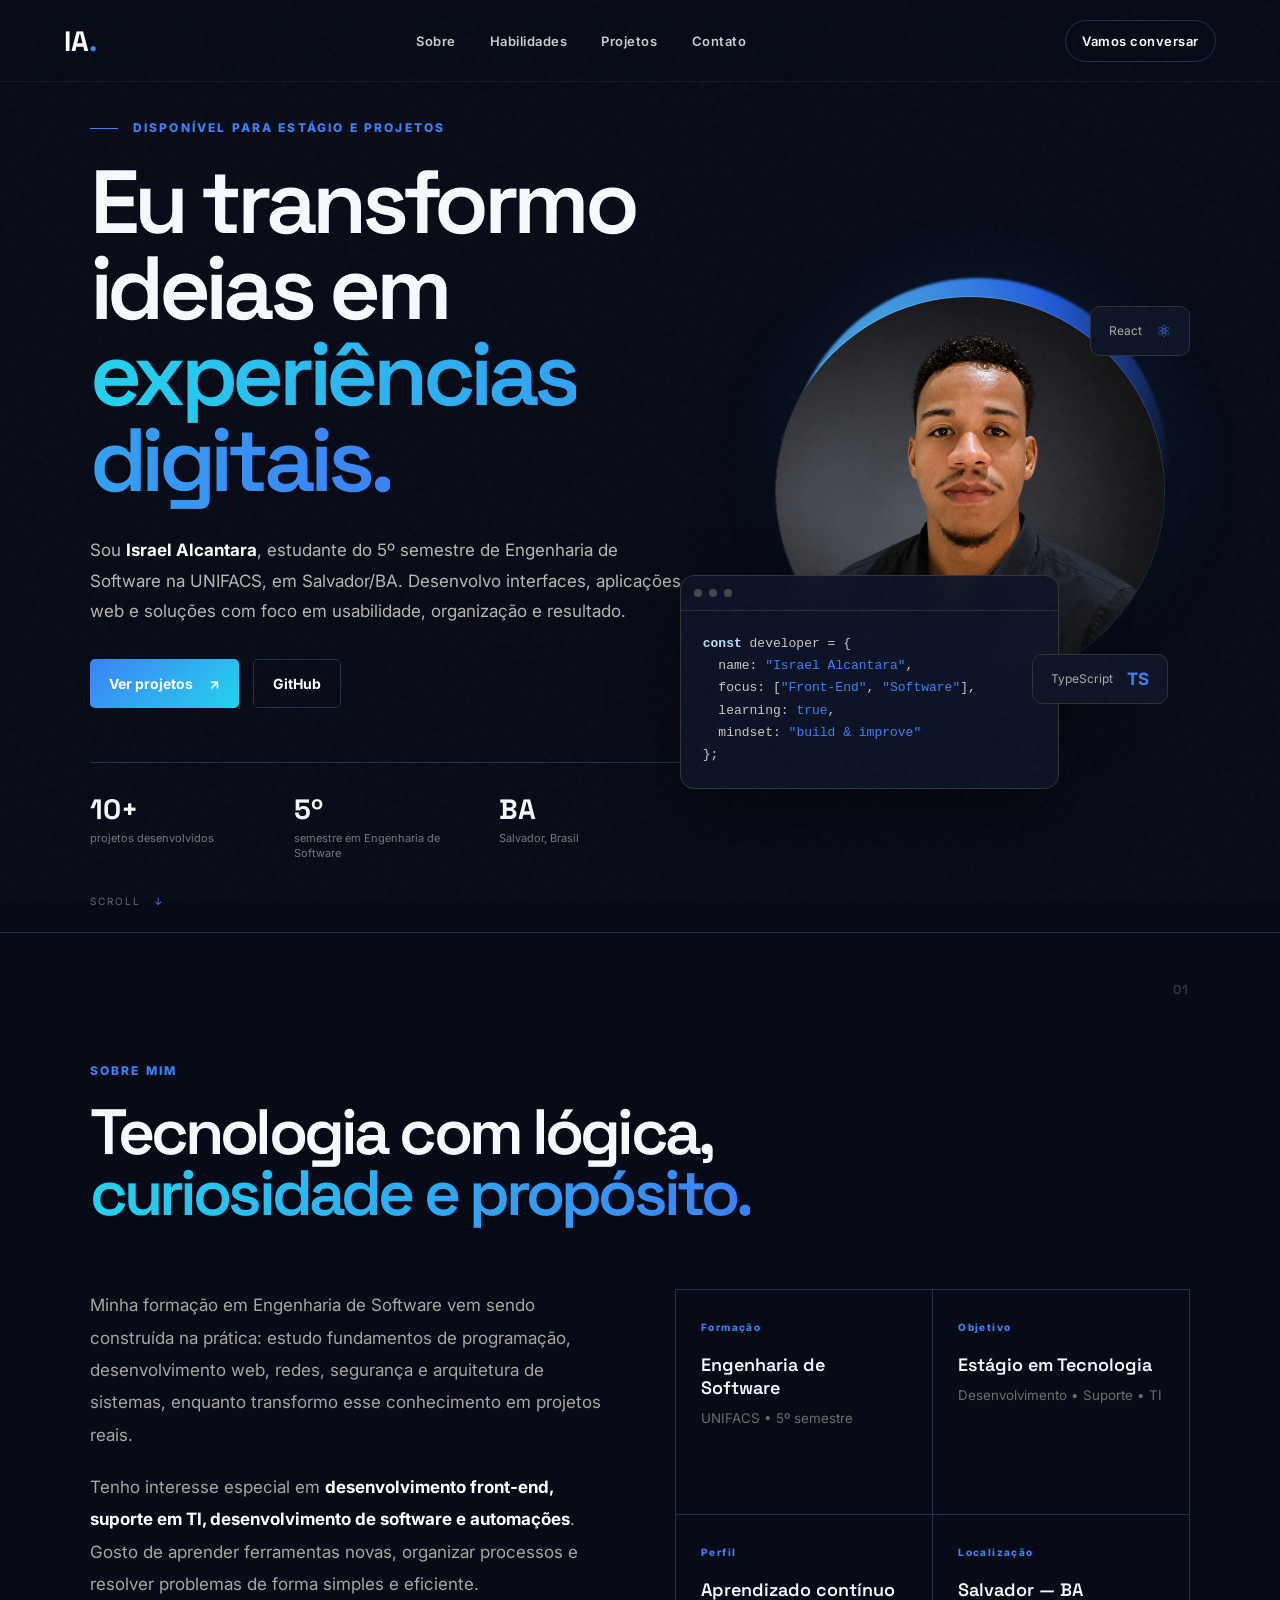
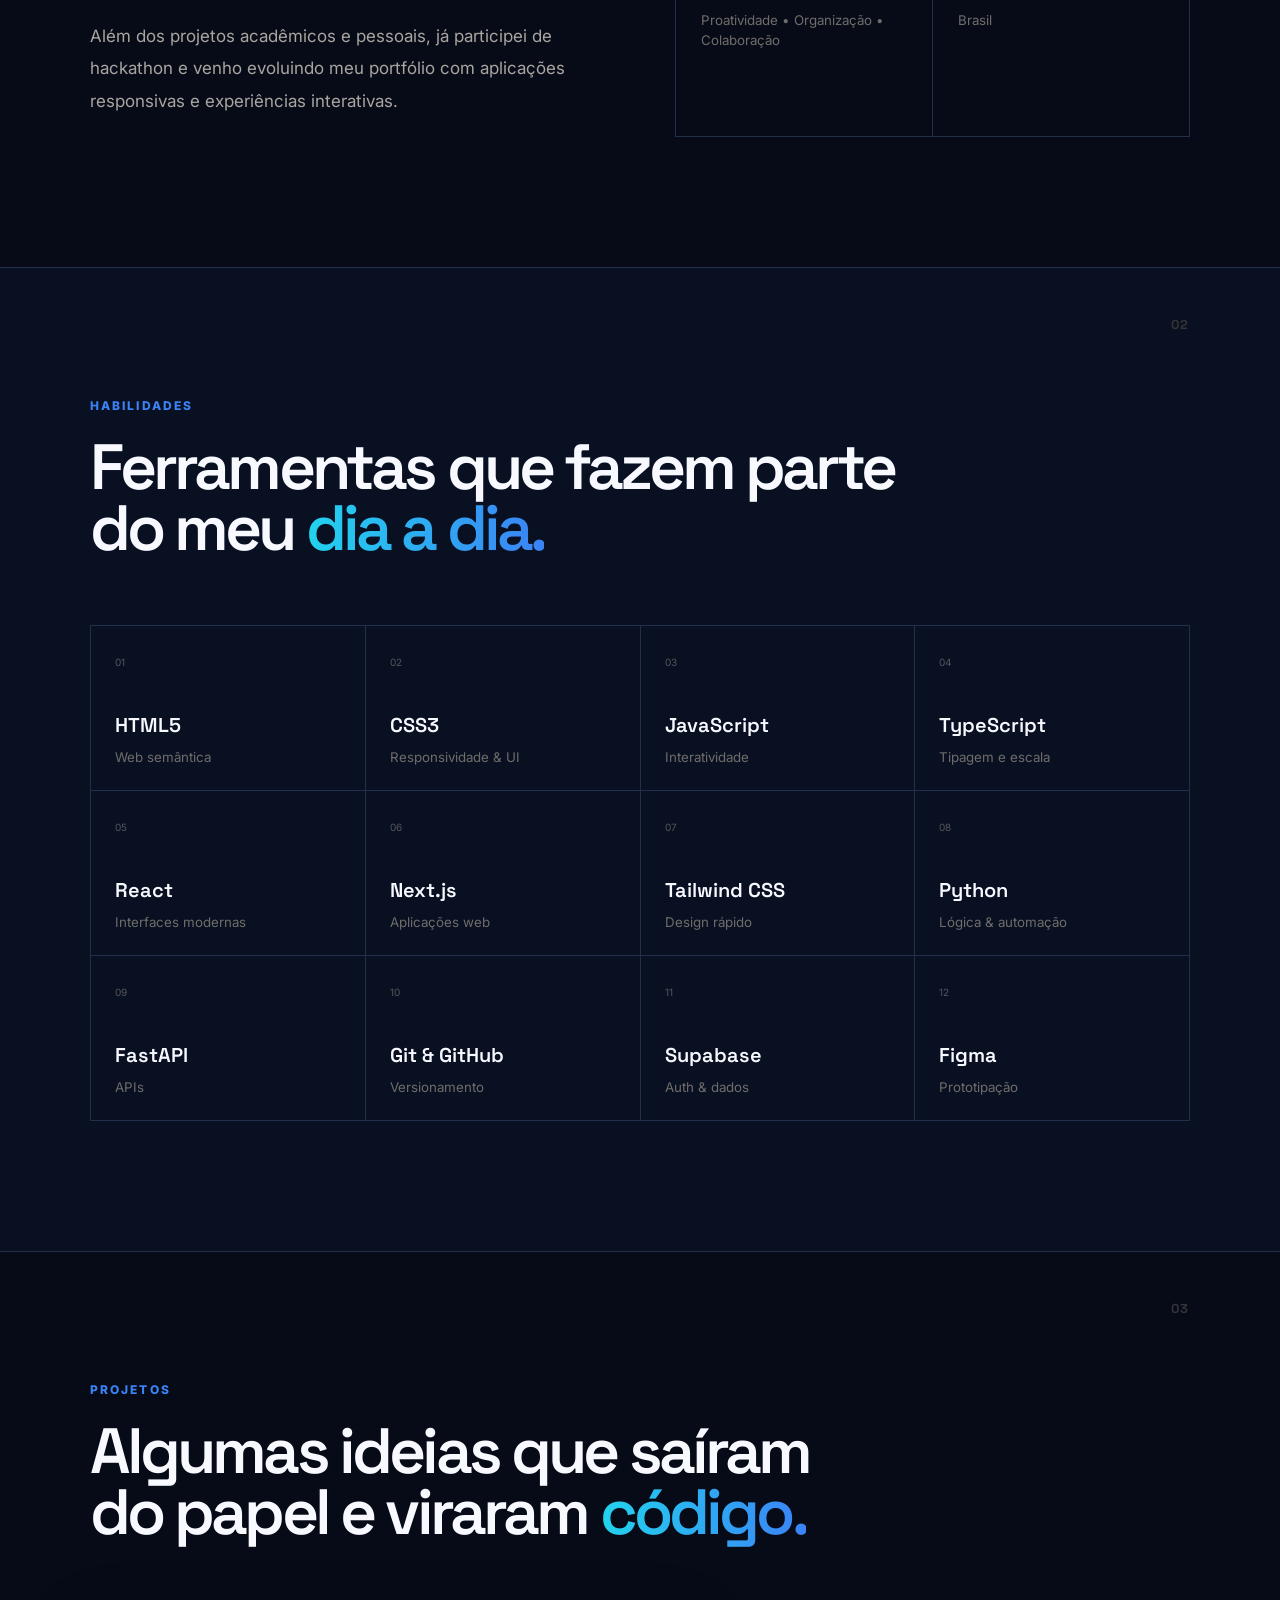
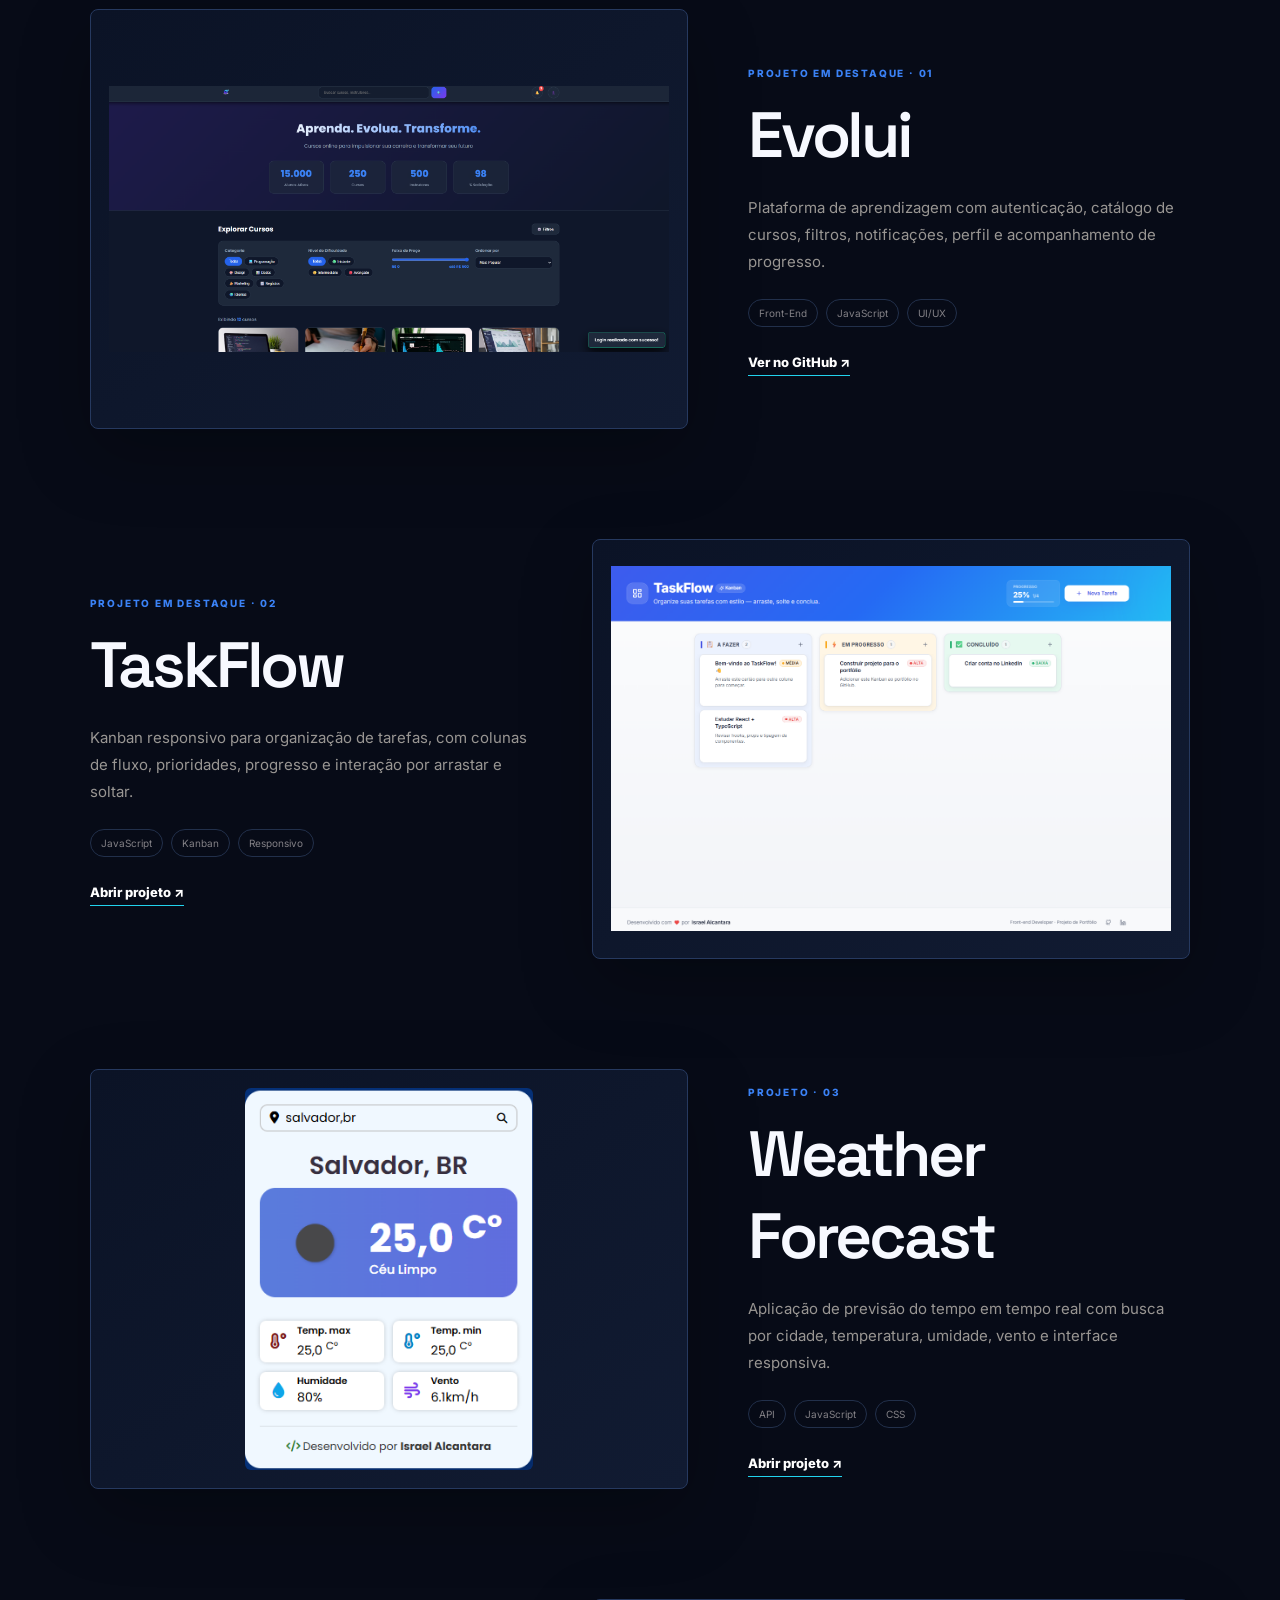
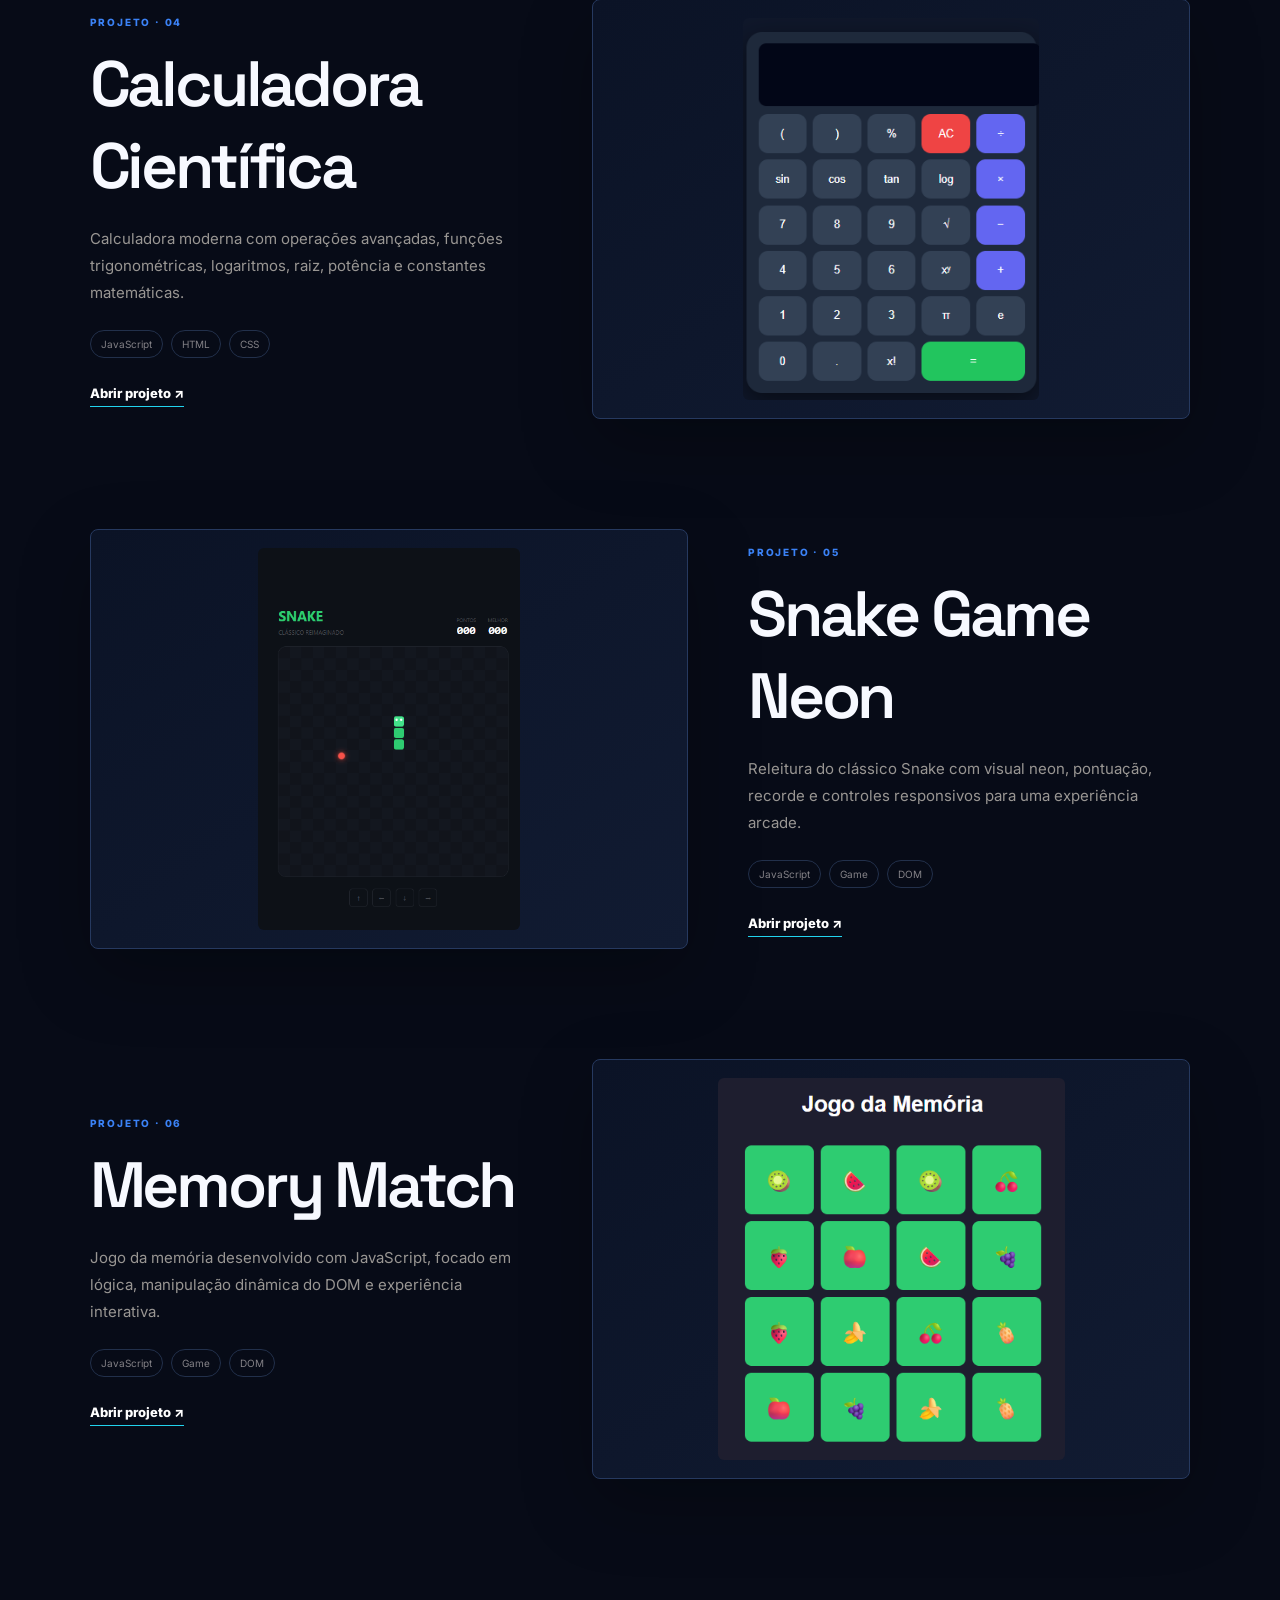
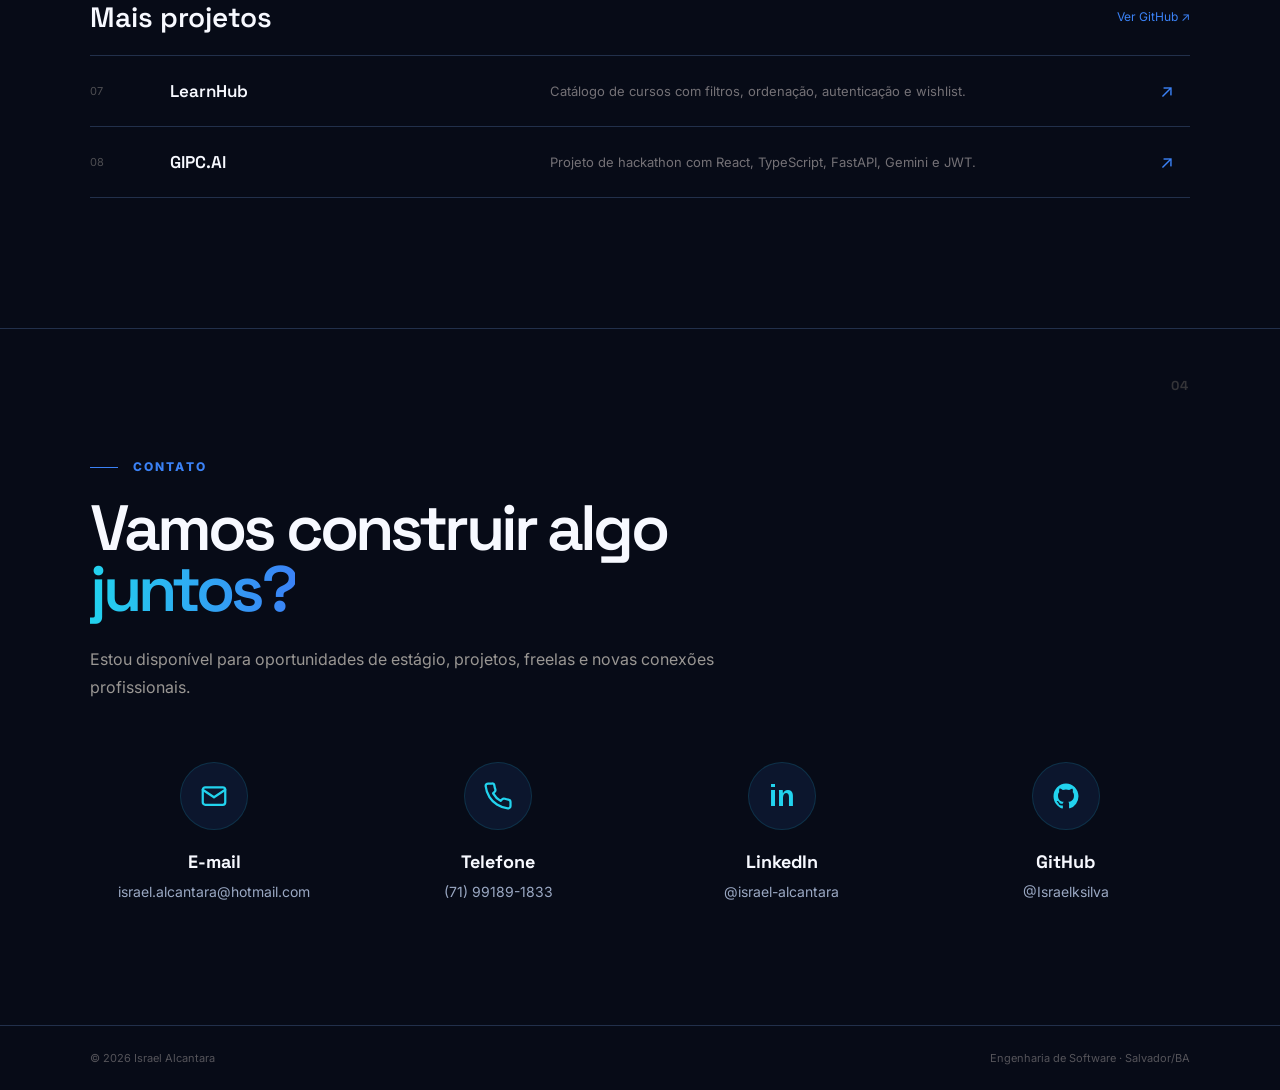
==== commit a91f82e7: "Atualiza portfólio com novo contato" ====
--- a/index.html
+++ b/index.html
@@ -20,7 +20,7 @@
       <a href="#projetos">Projetos</a>
       <a href="#contato">Contato</a>
     </nav>
-    <a class="header-cta" href="mailto:israel.alcantara@hotmail.com">Vamos conversar</a>
+    <a class="header-cta" href="#contato">Vamos conversar</a>
     <button class="menu-btn" aria-label="Abrir menu" aria-expanded="false">☰</button>
   </header>
 
@@ -123,7 +123,7 @@
         </article>
         <article class="project-feature reveal">
           <div class="project-art screenshot-art portrait-shot"><img src="weather-forecast.png" alt="Tela do Weather Forecast" /></div>
-          <div class="project-info"><p class="project-index">PROJETO · 03</p><h3>Weather Forecast</h3><p>Aplicação de previsão do tempo em tempo real com busca por cidade, temperatura, umidade, vento e interface responsiva.</p><div class="tags"><span>API</span><span>JavaScript</span><span>CSS</span></div><a href="https://israelksilva.github.io/weather-forecast/" target="_blank" rel="noreferrer">Abrir projeto ↗</a></div>
+          <div class="project-info"><p class="project-index">PROJETO · 03</p><h3>Weather Forecast</h3><p>Aplicação de previsão do tempo em tempo real com busca por cidade, temperatura, umidade, vento e interface responsiva.</p><div class="tags"><span>API</span><span>JavaScript</span><span>CSS</span></div><a href="https://israelksilva.github.io/clima/" target="_blank" rel="noreferrer">Abrir projeto ↗</a></div>
         </article>
         <article class="project-feature reverse reveal">
           <div class="project-art screenshot-art portrait-shot"><img src="calculadora-cientifica.png" alt="Tela da Calculadora Científica" /></div>
@@ -148,15 +148,43 @@
 
     <section class="section contact-section" id="contato">
       <div class="section-number">04</div>
-      <div class="contact-wrap reveal">
-        <p class="eyebrow">CONTATO</p>
-        <h2>Tem uma oportunidade ou uma ideia?<br><em>Vamos conversar.</em></h2>
-        <p>Estou aberto a oportunidades de estágio, projetos, networking e desafios onde eu possa aprender, contribuir e evoluir.</p>
-        <a class="contact-mail" href="mailto:israel.alcantara@hotmail.com">israel.alcantara@hotmail.com <span>↗</span></a>
-        <div class="socials">
-          <a href="https://www.linkedin.com/in/israel-alcantara-b899b2326" target="_blank" rel="noreferrer">LinkedIn ↗</a>
-          <a href="https://github.com/Israelksilva" target="_blank" rel="noreferrer">GitHub ↗</a>
-        </div>
+
+      <div class="section-heading contact-heading reveal">
+        <p class="eyebrow"><span></span> CONTATO</p>
+        <h2>Vamos construir algo<br><em>juntos?</em></h2>
+        <p>Estou disponível para oportunidades de estágio, projetos, freelas e novas conexões profissionais.</p>
+      </div>
+
+      <div class="contact-grid reveal">
+        <a class="contact-item" href="mailto:israel.alcantara@hotmail.com" aria-label="Enviar e-mail para Israel Alcantara">
+          <div class="contact-icon" aria-hidden="true">
+            <svg viewBox="0 0 24 24"><rect x="3" y="5" width="18" height="14" rx="2"></rect><path d="m3 7 9 6 9-6"></path></svg>
+          </div>
+          <strong>E-mail</strong>
+          <span>israel.alcantara@hotmail.com</span>
+        </a>
+
+        <a class="contact-item" href="https://wa.me/5571991891833" target="_blank" rel="noopener noreferrer" aria-label="Conversar com Israel no WhatsApp">
+          <div class="contact-icon" aria-hidden="true">
+            <svg viewBox="0 0 24 24"><path d="M22 16.92v3a2 2 0 0 1-2.18 2 19.79 19.79 0 0 1-8.63-3.07 19.5 19.5 0 0 1-6-6 19.79 19.79 0 0 1-3.07-8.67A2 2 0 0 1 4.11 2h3a2 2 0 0 1 2 1.72 12.84 12.84 0 0 0 .7 2.81 2 2 0 0 1-.45 2.11L8.09 9.91a16 16 0 0 0 6 6l1.27-1.27a2 2 0 0 1 2.11-.45 12.84 12.84 0 0 0 2.81.7A2 2 0 0 1 22 16.92z"></path></svg>
+          </div>
+          <strong>Telefone</strong>
+          <span>(71) 99189-1833</span>
+        </a>
+
+        <a class="contact-item" href="https://www.linkedin.com/in/israel-alcantara-b899b2326" target="_blank" rel="noopener noreferrer" aria-label="LinkedIn de Israel Alcantara">
+          <div class="contact-icon contact-icon-text" aria-hidden="true">in</div>
+          <strong>LinkedIn</strong>
+          <span>@israel-alcantara</span>
+        </a>
+
+        <a class="contact-item" href="https://github.com/Israelksilva" target="_blank" rel="noopener noreferrer" aria-label="GitHub de Israel Alcantara">
+          <div class="contact-icon github-icon" aria-hidden="true">
+            <svg viewBox="0 0 24 24"><path d="M12 2C6.48 2 2 6.58 2 12.24c0 4.53 2.87 8.37 6.84 9.73.5.09.68-.22.68-.49 0-.24-.01-1.05-.02-1.9-2.78.62-3.37-1.37-3.37-1.37-.45-1.18-1.11-1.49-1.11-1.49-.91-.64.07-.63.07-.63 1 .07 1.53 1.05 1.53 1.05.89 1.56 2.34 1.11 2.91.85.09-.66.35-1.11.64-1.37-2.22-.26-4.56-1.14-4.56-5.06 0-1.12.39-2.03 1.03-2.75-.1-.26-.45-1.3.1-2.71 0 0 .84-.28 2.75 1.05A9.23 9.23 0 0 1 12 6.84a9.2 9.2 0 0 1 2.5.35c1.91-1.33 2.75-1.05 2.75-1.05.55 1.41.2 2.45.1 2.71.64.72 1.03 1.63 1.03 2.75 0 3.93-2.35 4.79-4.58 5.05.36.32.68.94.68 1.9 0 1.37-.01 2.47-.01 2.81 0 .27.18.59.69.49A10.25 10.25 0 0 0 22 12.24C22 6.58 17.52 2 12 2z"></path></svg>
+          </div>
+          <strong>GitHub</strong>
+          <span>@Israelksilva</span>
+        </a>
       </div>
     </section>
   </main>
--- a/style.css
+++ b/style.css
@@ -52,3 +52,25 @@
 .btn.primary{background:linear-gradient(135deg,var(--accent),var(--accent2));color:#fff}
 .hero h1 em,.section-heading h2 em,.contact-wrap h2 em{background:linear-gradient(90deg,var(--accent2),var(--accent));-webkit-background-clip:text;background-clip:text;color:transparent}
 @media(max-width:640px){.screenshot-art{padding:10px}.portrait-shot img{height:100%;width:auto}}
+
+.contact-phone{font:500 clamp(18px,2vw,28px) 'Space Grotesk';color:#fff;text-decoration:none;margin-top:18px;display:flex;width:fit-content;gap:14px;align-items:center;transition:.25s}.contact-phone span{color:var(--accent)}.contact-phone:hover{color:var(--accent);transform:translateX(5px)}
+
+
+/* ===================================
+   CONTATO - CARDS
+=================================== */
+.contact-section{padding-bottom:110px}
+.contact-heading{margin-bottom:52px}
+.contact-heading>p:last-child{color:#999693;max-width:720px;line-height:1.8;margin-top:24px}
+.contact-grid{display:grid;grid-template-columns:repeat(4,minmax(0,1fr));gap:34px;align-items:start;text-align:center}
+.contact-item{min-width:0;display:flex;flex-direction:column;align-items:center;color:var(--text);text-decoration:none;padding:8px 6px 12px;transition:transform .25s ease,color .25s ease}
+.contact-item:hover{transform:translateY(-7px)}
+.contact-icon{width:68px;height:68px;border-radius:50%;display:flex;align-items:center;justify-content:center;margin-bottom:20px;background:rgba(59,130,246,.10);border:1px solid rgba(34,211,238,.14);color:var(--accent2);transition:transform .25s ease,background .25s ease,box-shadow .25s ease,border-color .25s ease}
+.contact-icon svg{width:30px;height:30px;fill:none;stroke:currentColor;stroke-width:1.8;stroke-linecap:round;stroke-linejoin:round}
+.github-icon svg{fill:currentColor;stroke:none}
+.contact-icon-text{font:700 29px/1 Arial,sans-serif}
+.contact-item:hover .contact-icon{transform:scale(1.07);background:rgba(34,211,238,.16);border-color:rgba(34,211,238,.35);box-shadow:0 0 28px rgba(34,211,238,.13)}
+.contact-item strong{font:700 18px 'Space Grotesk';margin-bottom:9px}
+.contact-item>span{max-width:100%;color:var(--muted);font-size:14px;line-height:1.45;overflow-wrap:anywhere}
+@media(max-width:900px){.contact-grid{grid-template-columns:repeat(2,minmax(0,1fr));row-gap:46px}}
+@media(max-width:520px){.contact-section{padding-bottom:82px}.contact-grid{grid-template-columns:1fr 1fr;gap:38px 12px}.contact-icon{width:58px;height:58px;margin-bottom:15px}.contact-icon svg{width:26px;height:26px}.contact-icon-text{font-size:25px}.contact-item strong{font-size:16px}.contact-item>span{font-size:11px}.contact-heading{margin-bottom:42px}}
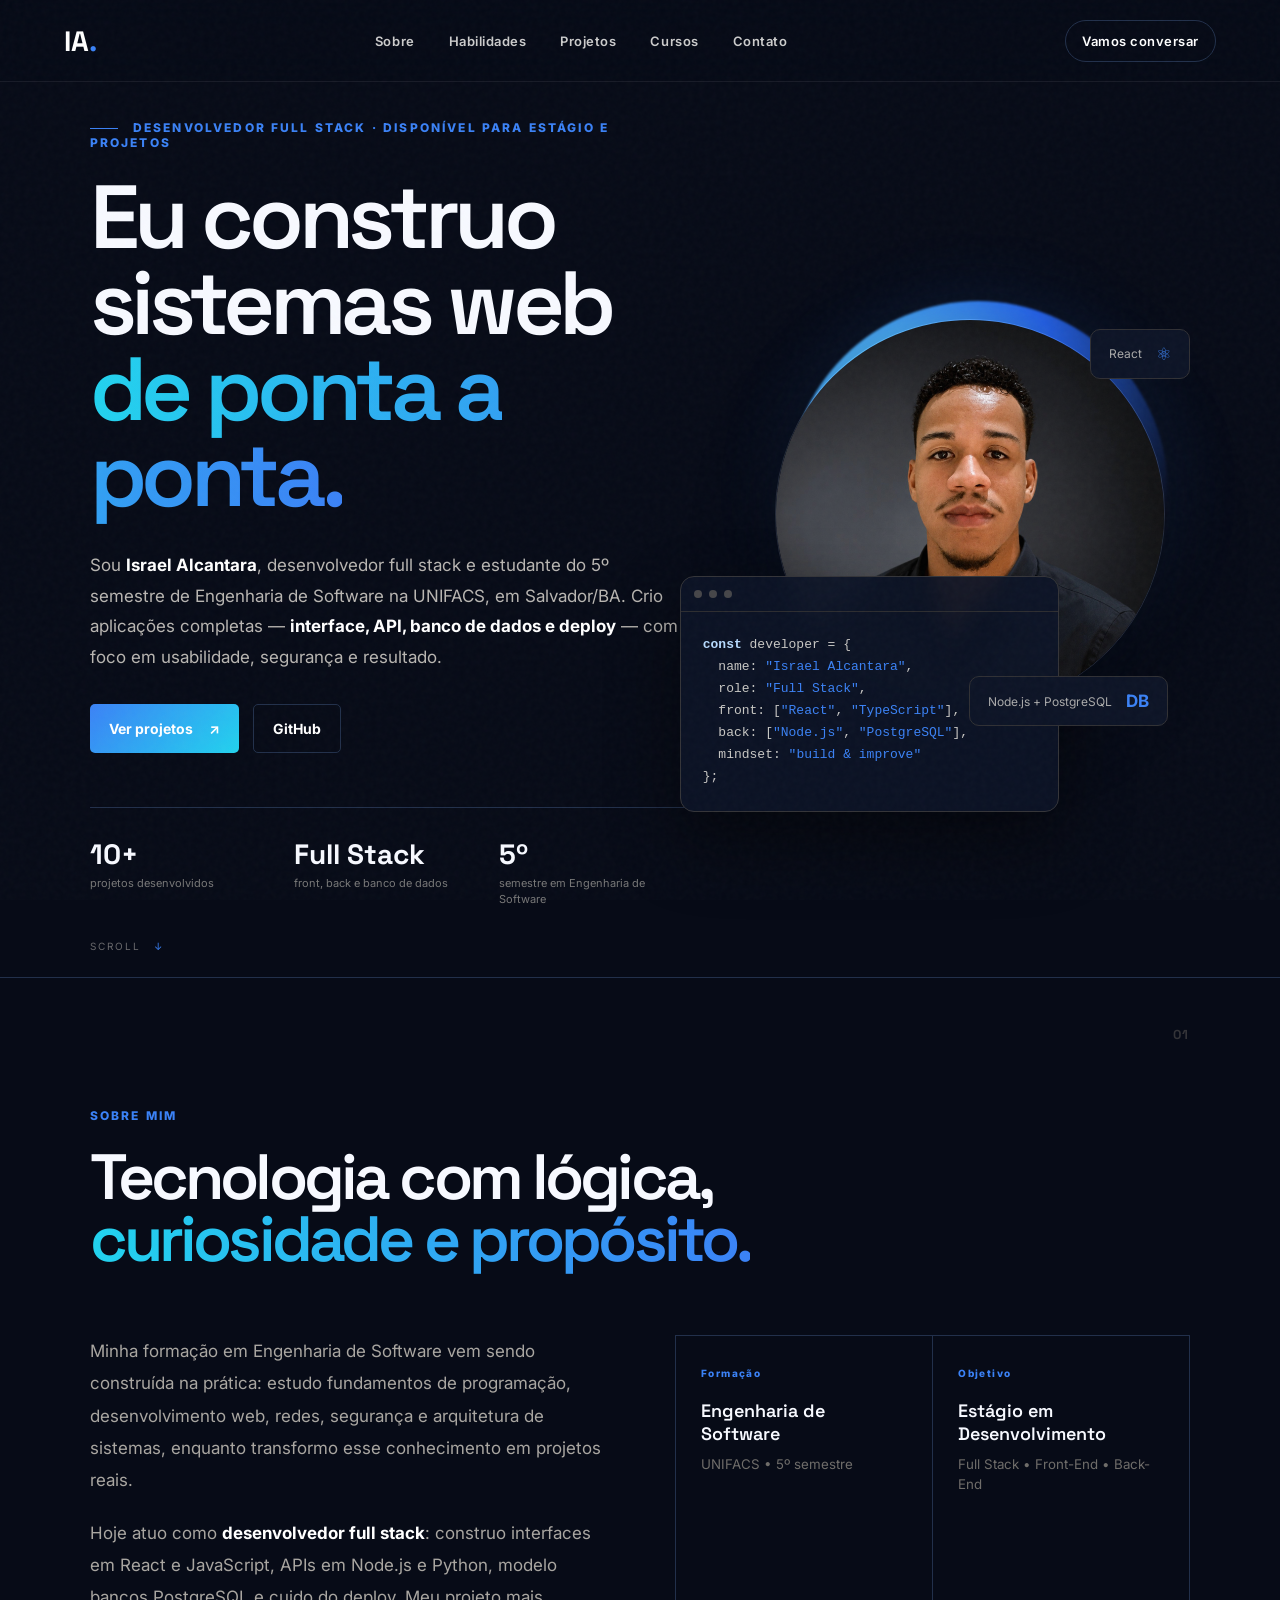
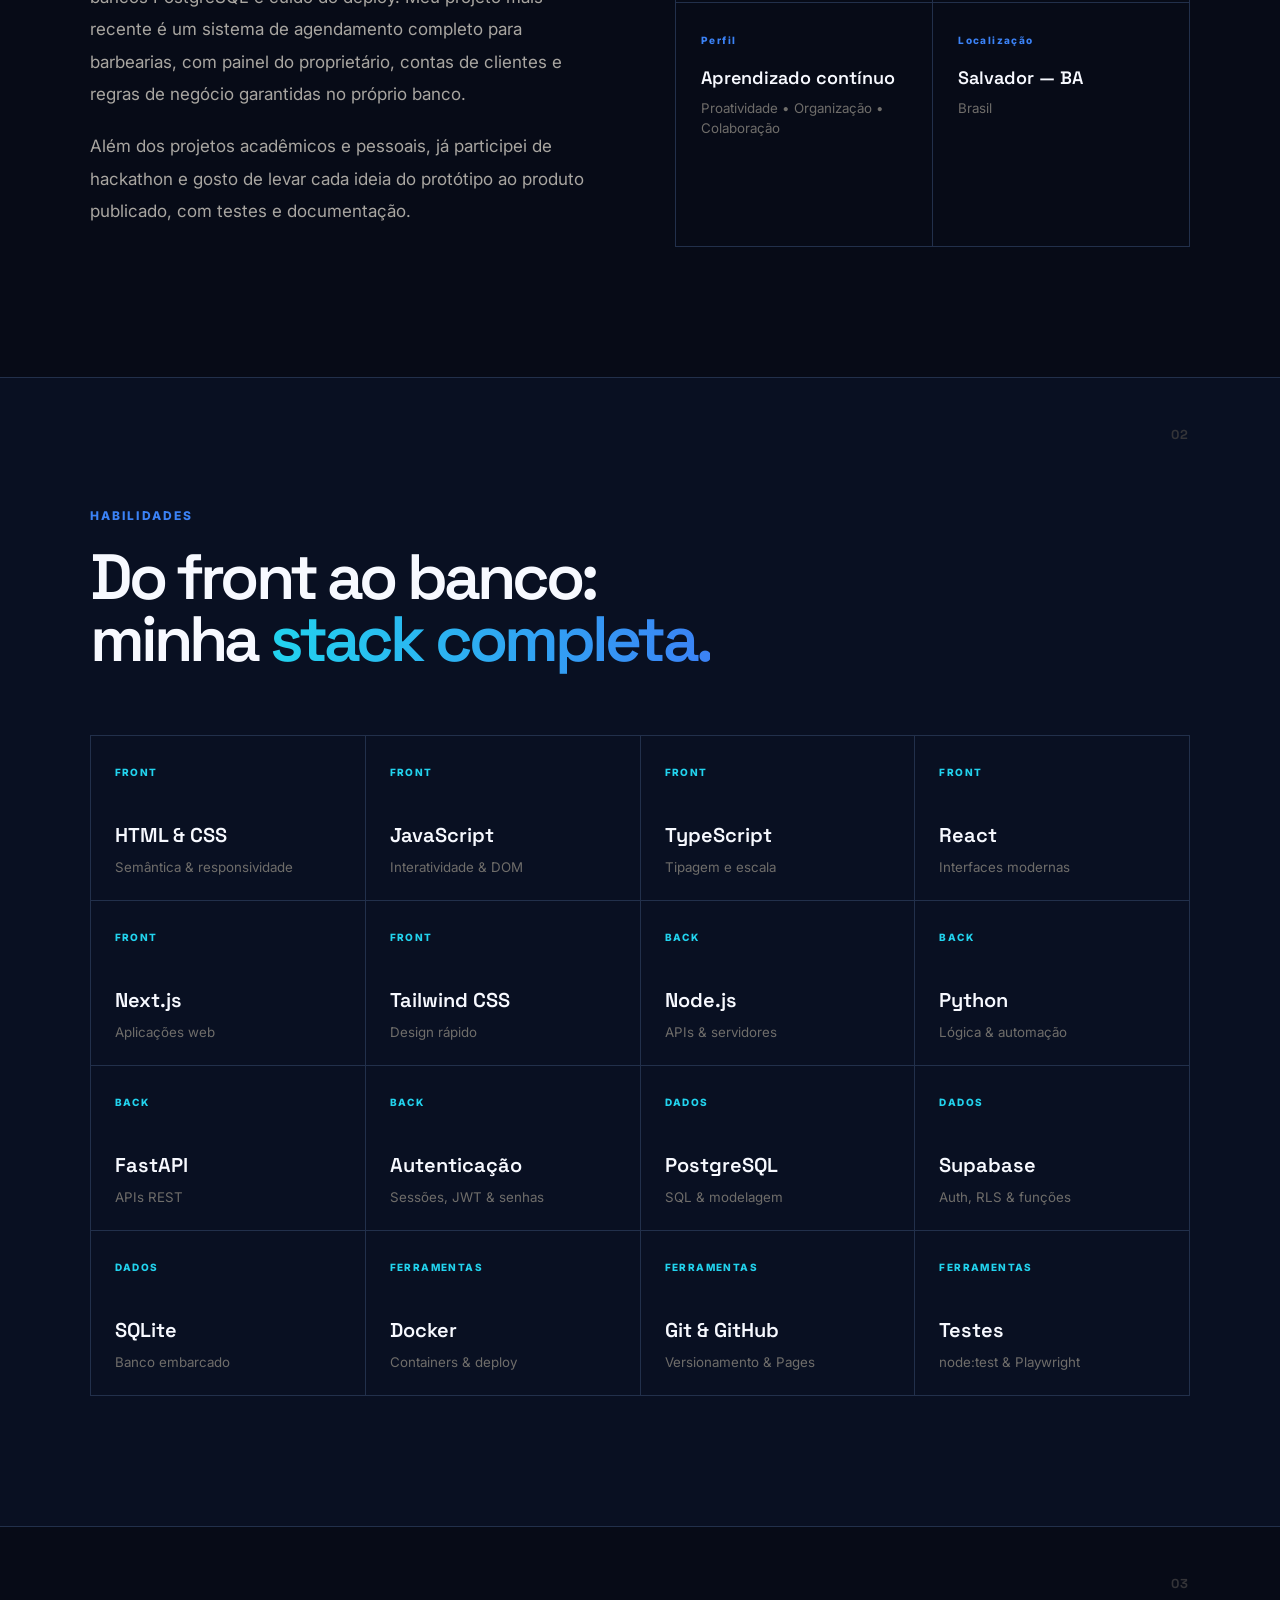
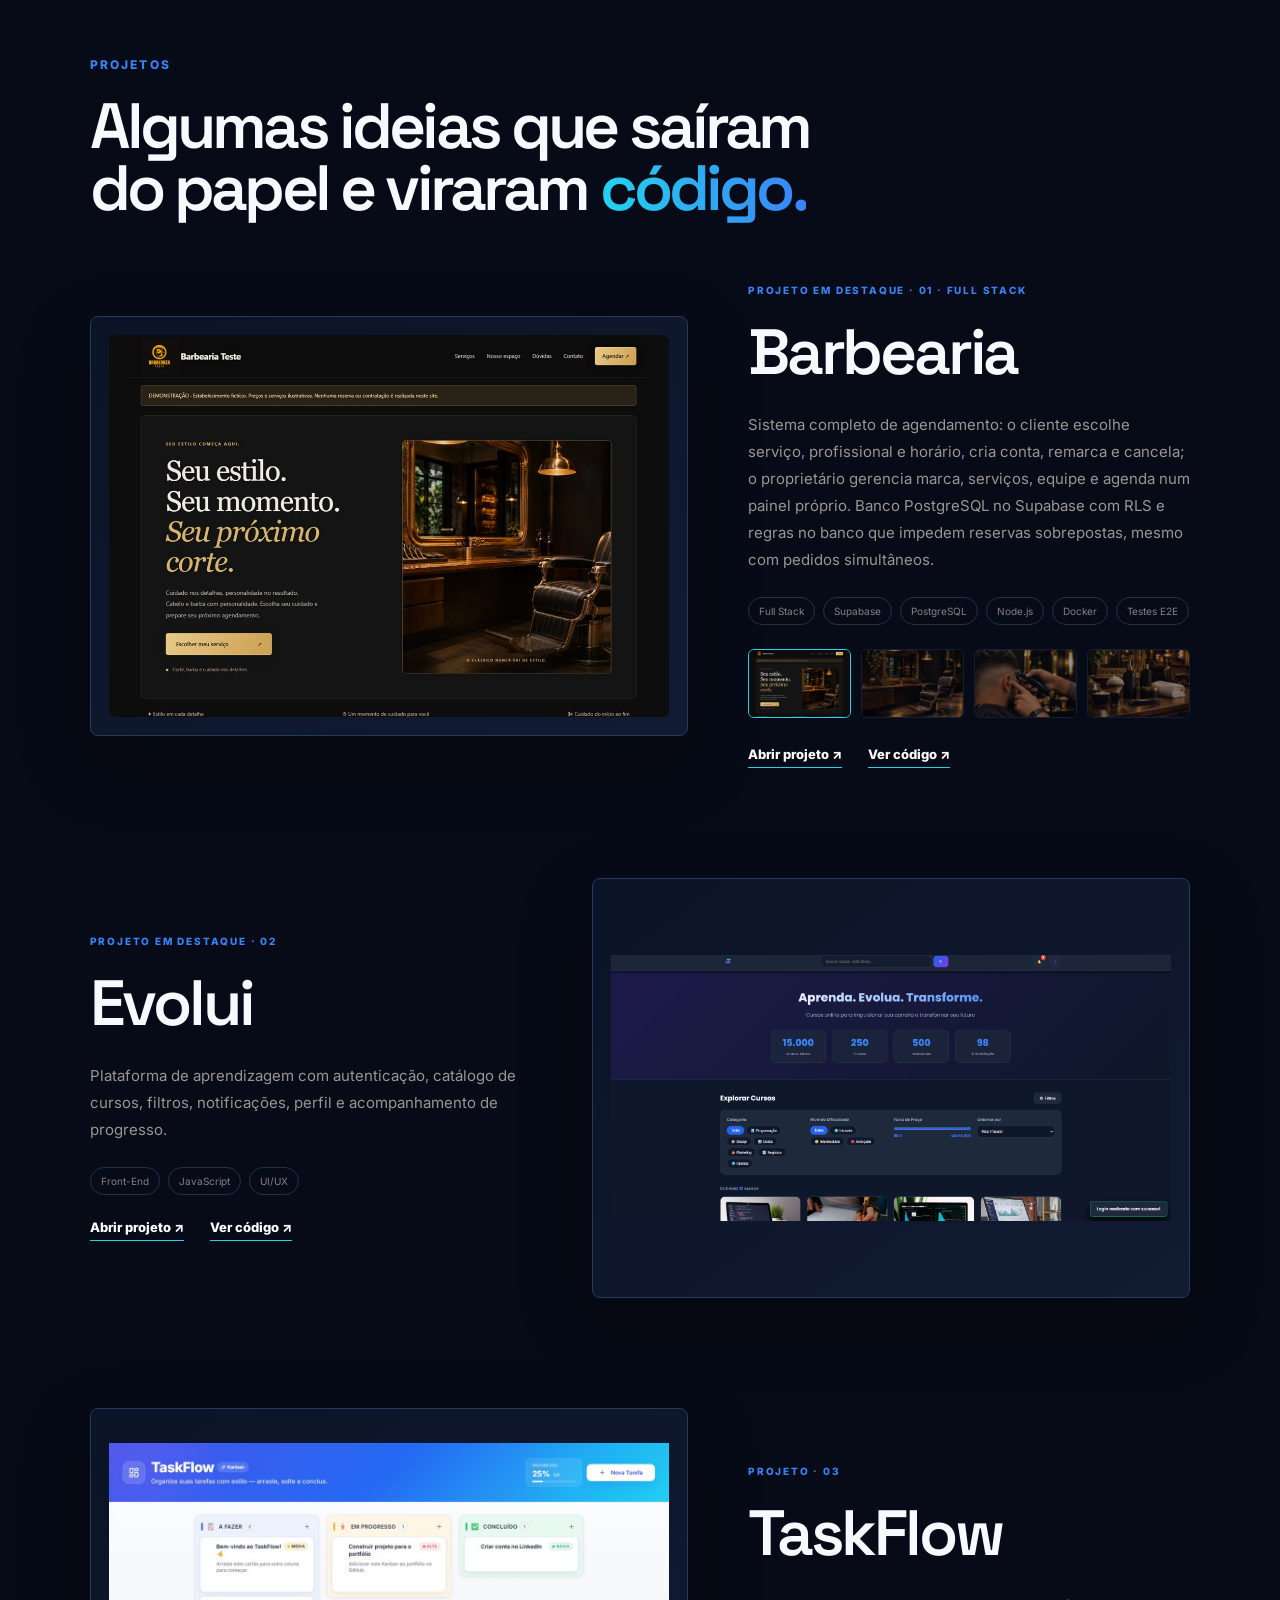
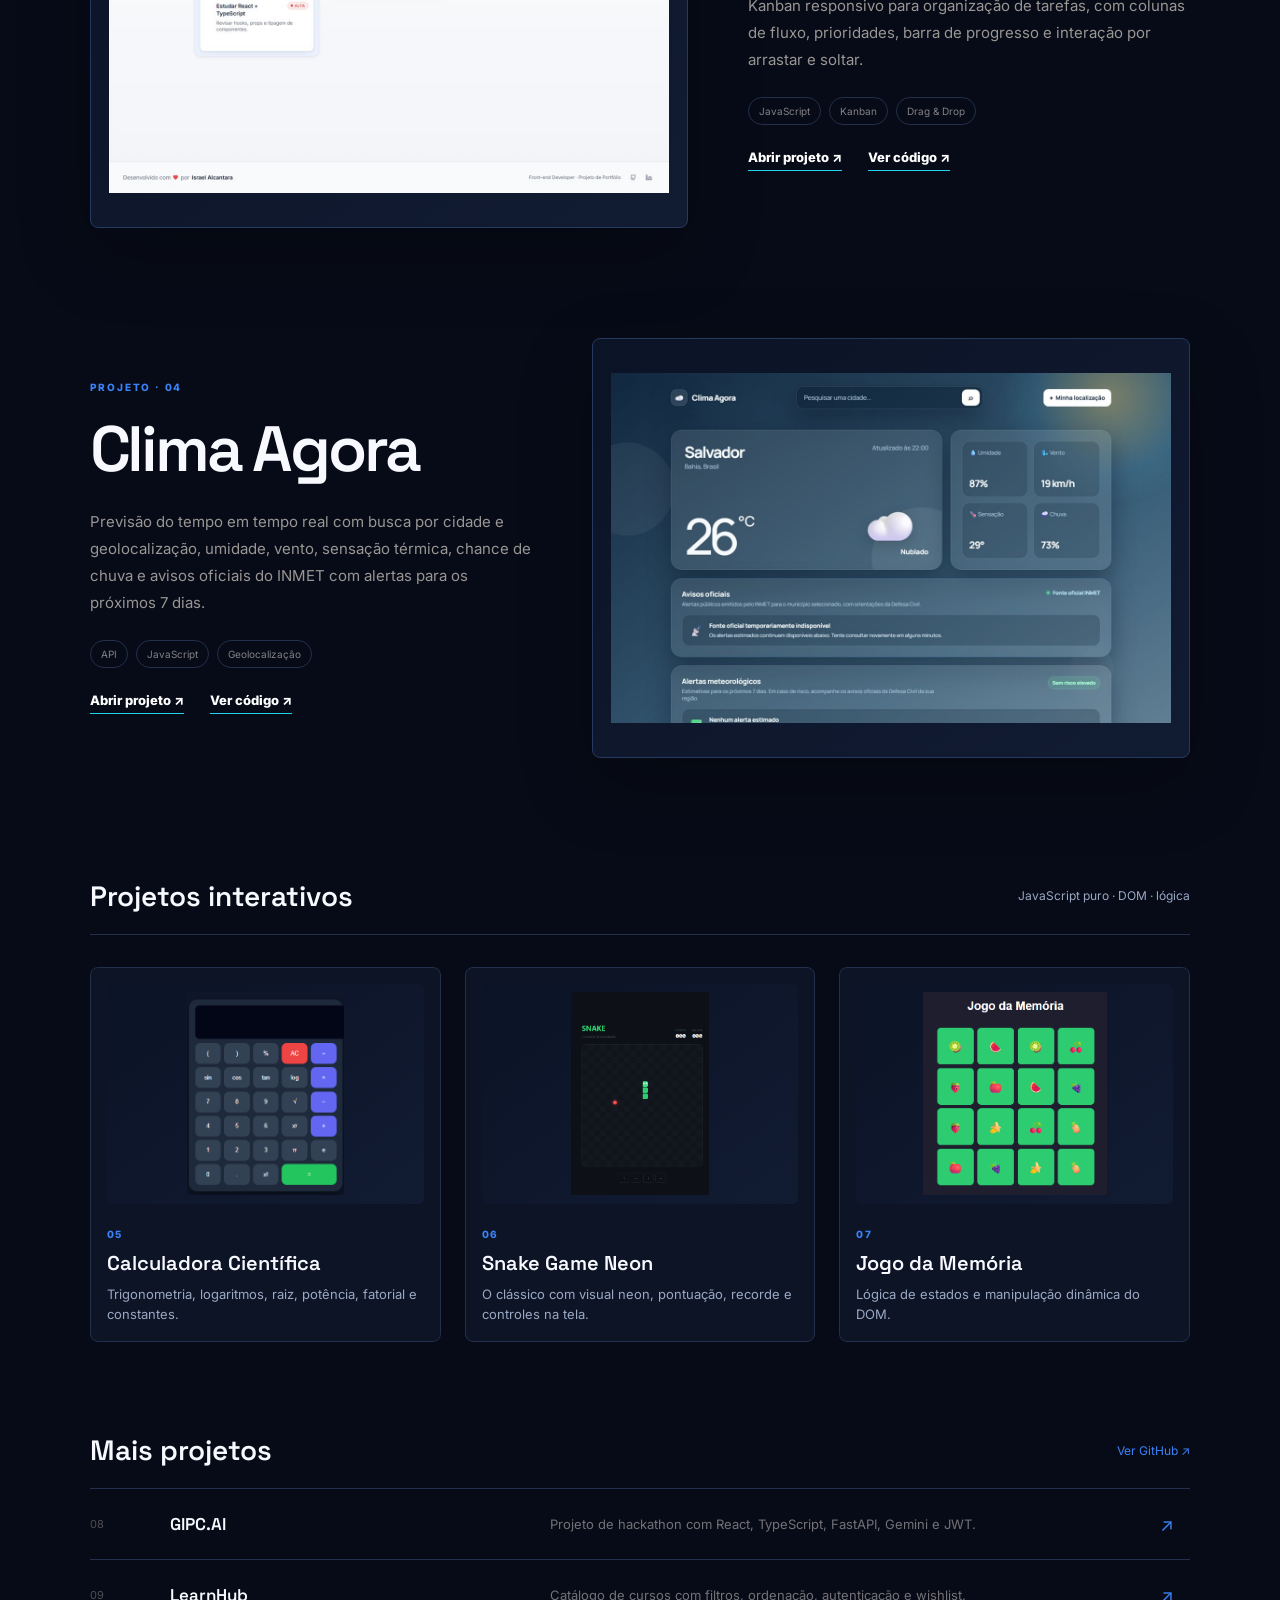
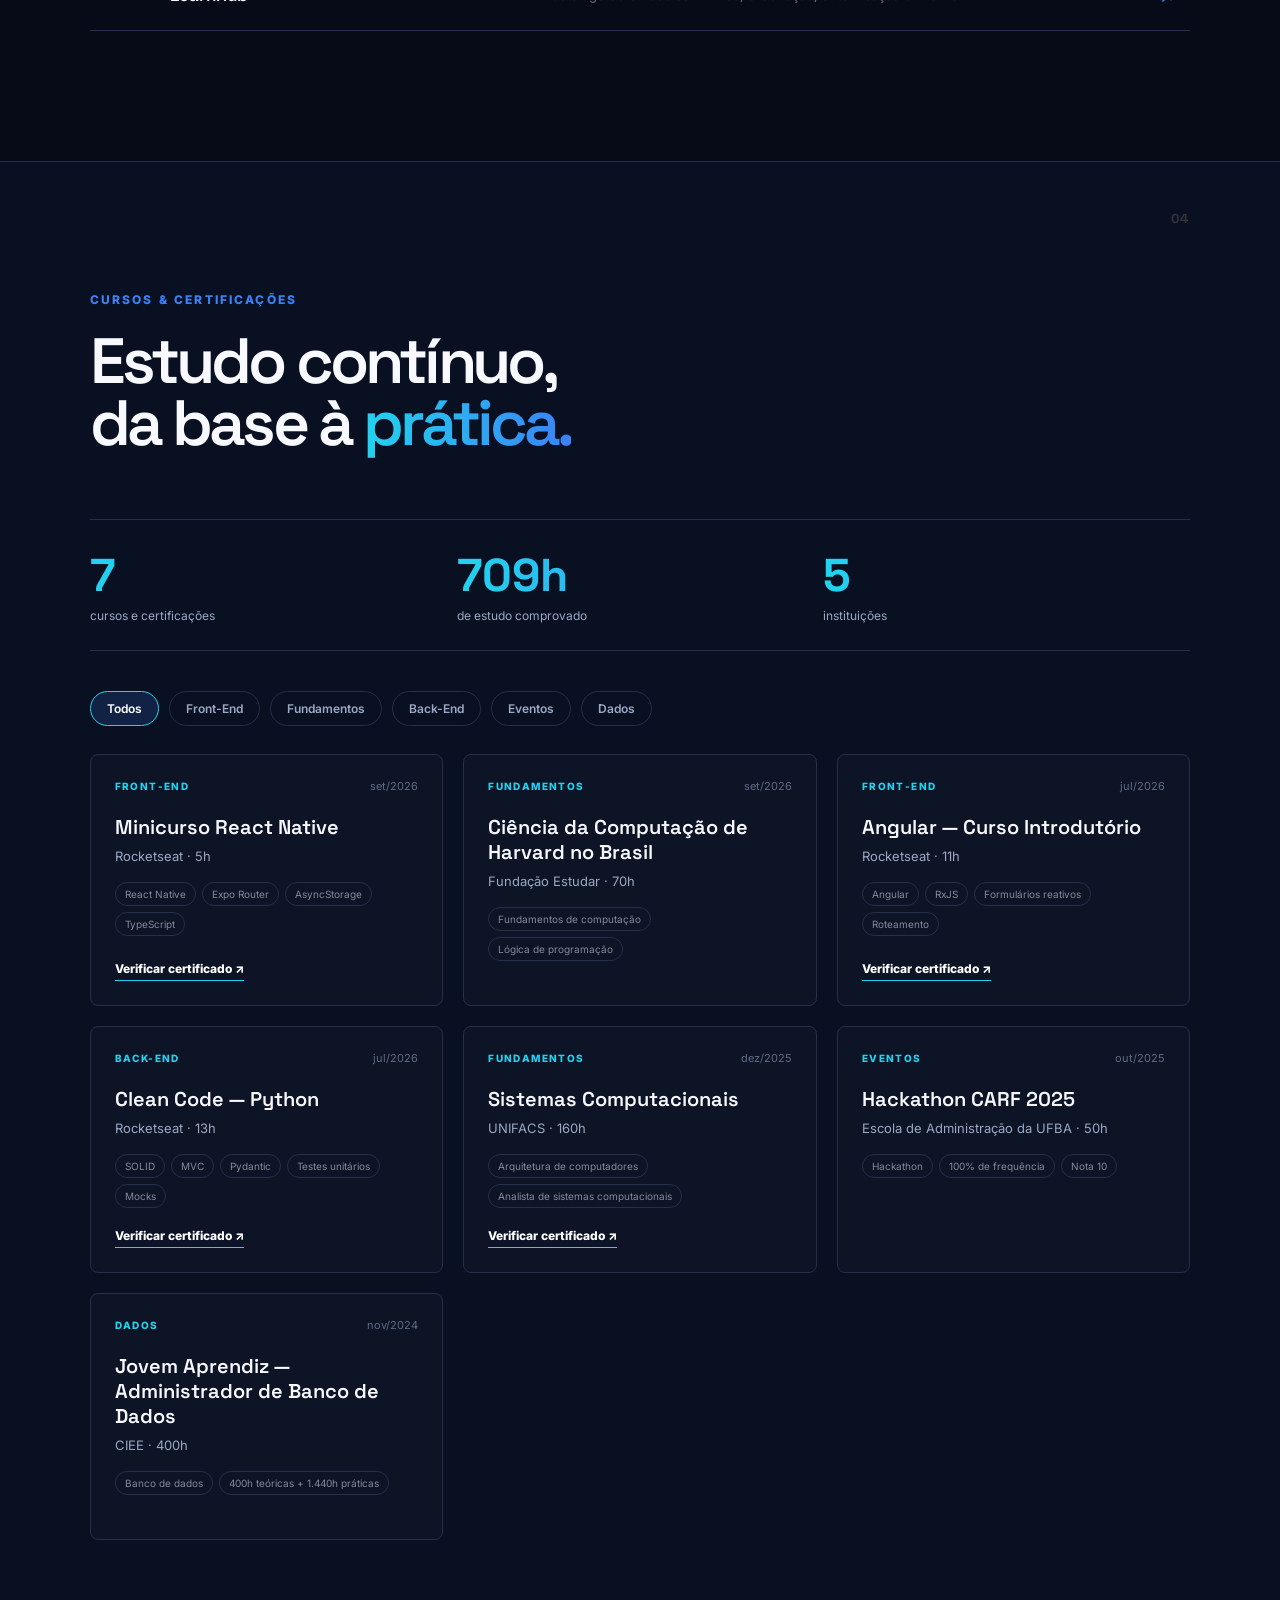
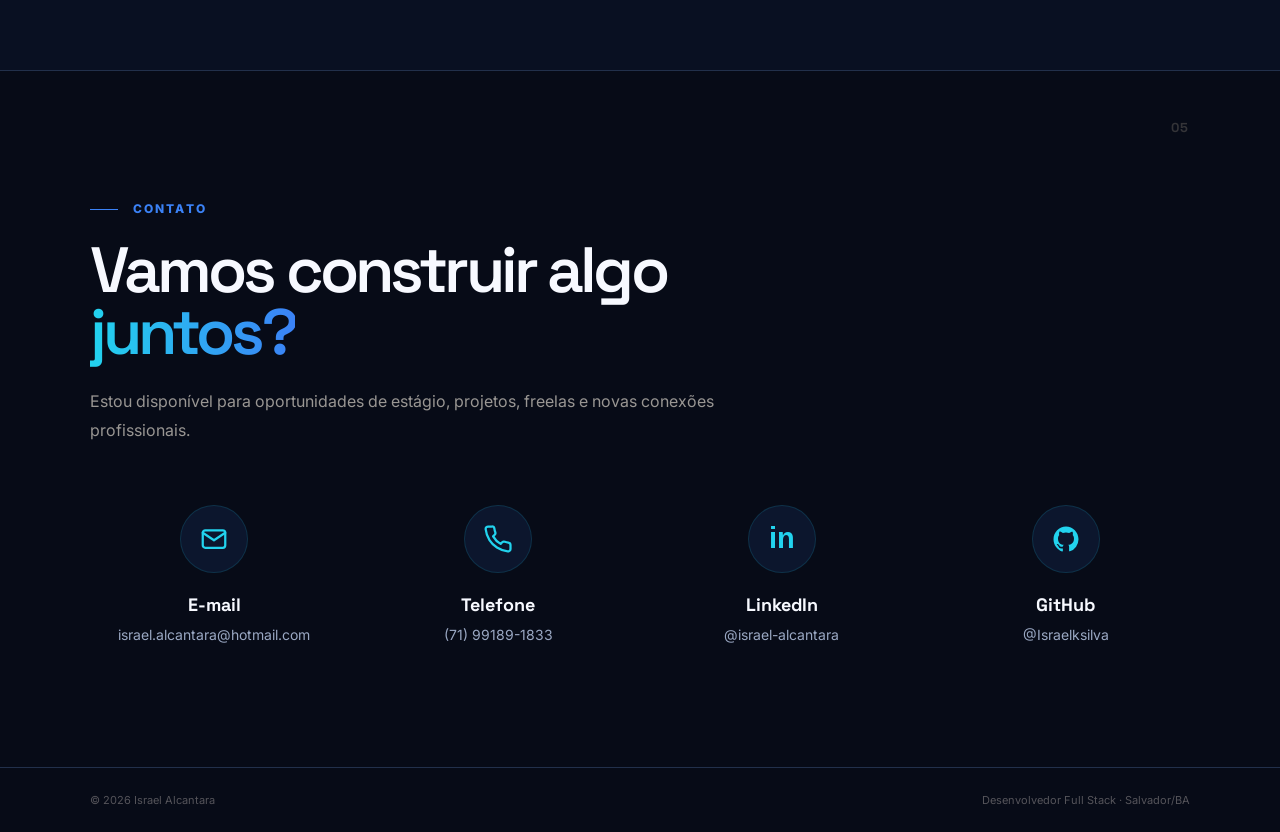
==== commit c5e07332: "Portfólio full stack: barbearia, cursos e imagens atualizadas - Reposiciona a página inicial como de" ====
--- a/index.html
+++ b/index.html
@@ -3,8 +3,11 @@
 <head>
   <meta charset="UTF-8" />
   <meta name="viewport" content="width=device-width, initial-scale=1.0" />
-  <meta name="description" content="Portfólio de Israel Alcantara — estudante de Engenharia de Software, desenvolvedor e entusiasta de tecnologia." />
-  <title>Israel Alcantara | Portfólio</title>
+  <meta name="description" content="Portfólio de Israel Alcantara — desenvolvedor full stack em Salvador/BA. React, Node.js, PostgreSQL e Supabase." />
+  <meta property="og:title" content="Israel Alcantara | Desenvolvedor Full Stack" />
+  <meta property="og:description" content="Aplicações web completas: interface, API, banco de dados e deploy." />
+  <meta property="og:type" content="website" />
+  <title>Israel Alcantara | Desenvolvedor Full Stack</title>
   <link rel="preconnect" href="https://fonts.googleapis.com">
   <link rel="preconnect" href="https://fonts.gstatic.com" crossorigin>
   <link href="https://fonts.googleapis.com/css2?family=Inter:wght@400;500;600;700;800&family=Space+Grotesk:wght@500;600;700&display=swap" rel="stylesheet">
@@ -18,6 +21,7 @@
       <a href="#sobre">Sobre</a>
       <a href="#habilidades">Habilidades</a>
       <a href="#projetos">Projetos</a>
+      <a href="#cursos">Cursos</a>
       <a href="#contato">Contato</a>
     </nav>
     <a class="header-cta" href="#contato">Vamos conversar</a>
@@ -28,17 +32,17 @@
     <section class="hero" id="home">
       <div class="hero-grid">
         <div class="hero-copy reveal">
-          <p class="eyebrow"><span></span> DISPONÍVEL PARA ESTÁGIO E PROJETOS</p>
-          <h1>Eu transformo ideias em <em>experiências digitais.</em></h1>
-          <p class="hero-text">Sou <strong>Israel Alcantara</strong>, estudante do 5º semestre de Engenharia de Software na UNIFACS, em Salvador/BA. Desenvolvo interfaces, aplicações web e soluções com foco em usabilidade, organização e resultado.</p>
+          <p class="eyebrow"><span></span> DESENVOLVEDOR FULL STACK · DISPONÍVEL PARA ESTÁGIO E PROJETOS</p>
+          <h1>Eu construo sistemas web <em>de ponta a ponta.</em></h1>
+          <p class="hero-text">Sou <strong>Israel Alcantara</strong>, desenvolvedor full stack e estudante do 5º semestre de Engenharia de Software na UNIFACS, em Salvador/BA. Crio aplicações completas — <strong>interface, API, banco de dados e deploy</strong> — com foco em usabilidade, segurança e resultado.</p>
           <div class="hero-actions">
             <a class="btn primary" href="#projetos">Ver projetos <span>↗</span></a>
             <a class="btn ghost" href="https://github.com/Israelksilva" target="_blank" rel="noreferrer">GitHub</a>
           </div>
           <div class="hero-meta">
             <div><strong>10+</strong><span>projetos desenvolvidos</span></div>
+            <div><strong>Full Stack</strong><span>front, back e banco de dados</span></div>
             <div><strong>5º</strong><span>semestre em Engenharia de Software</span></div>
-            <div><strong>BA</strong><span>Salvador, Brasil</span></div>
           </div>
         </div>
 
@@ -50,13 +54,14 @@
             <div class="code-top"><span></span><span></span><span></span></div>
             <pre><code><b>const</b> developer = {
   name: <i>"Israel Alcantara"</i>,
-  focus: [<i>"Front-End"</i>, <i>"Software"</i>],
-  learning: <i>true</i>,
+  role: <i>"Full Stack"</i>,
+  front: [<i>"React"</i>, <i>"TypeScript"</i>],
+  back: [<i>"Node.js"</i>, <i>"PostgreSQL"</i>],
   mindset: <i>"build & improve"</i>
 };</code></pre>
           </div>
           <div class="mini-card mini-one">React <strong>⚛</strong></div>
-          <div class="mini-card mini-two">TypeScript <strong>TS</strong></div>
+          <div class="mini-card mini-two">Node.js + PostgreSQL <strong>DB</strong></div>
         </div>
       </div>
       <a class="scroll-cue" href="#sobre">SCROLL <span>↓</span></a>
@@ -71,12 +76,12 @@
       <div class="about-grid">
         <div class="about-text reveal">
           <p>Minha formação em Engenharia de Software vem sendo construída na prática: estudo fundamentos de programação, desenvolvimento web, redes, segurança e arquitetura de sistemas, enquanto transformo esse conhecimento em projetos reais.</p>
-          <p>Tenho interesse especial em <strong>desenvolvimento front-end, suporte em TI, desenvolvimento de software e automações</strong>. Gosto de aprender ferramentas novas, organizar processos e resolver problemas de forma simples e eficiente.</p>
-          <p>Além dos projetos acadêmicos e pessoais, já participei de hackathon e venho evoluindo meu portfólio com aplicações responsivas e experiências interativas.</p>
+          <p>Hoje atuo como <strong>desenvolvedor full stack</strong>: construo interfaces em React e JavaScript, APIs em Node.js e Python, modelo bancos PostgreSQL e cuido do deploy. Meu projeto mais recente é um sistema de agendamento completo para barbearias, com painel do proprietário, contas de clientes e regras de negócio garantidas no próprio banco.</p>
+          <p>Além dos projetos acadêmicos e pessoais, já participei de hackathon e gosto de levar cada ideia do protótipo ao produto publicado, com testes e documentação.</p>
         </div>
         <div class="about-cards reveal delay-1">
           <article><span>Formação</span><strong>Engenharia de Software</strong><small>UNIFACS • 5º semestre</small></article>
-          <article><span>Objetivo</span><strong>Estágio em Tecnologia</strong><small>Desenvolvimento • Suporte • TI</small></article>
+          <article><span>Objetivo</span><strong>Estágio em Desenvolvimento</strong><small>Full Stack • Front-End • Back-End</small></article>
           <article><span>Perfil</span><strong>Aprendizado contínuo</strong><small>Proatividade • Organização • Colaboração</small></article>
           <article><span>Localização</span><strong>Salvador — BA</strong><small>Brasil</small></article>
         </div>
@@ -87,21 +92,25 @@
       <div class="section-number">02</div>
       <div class="section-heading reveal">
         <p class="eyebrow">HABILIDADES</p>
-        <h2>Ferramentas que fazem parte<br>do meu <em>dia a dia.</em></h2>
+        <h2>Do front ao banco:<br>minha <em>stack completa.</em></h2>
       </div>
       <div class="skills-grid reveal">
-        <div class="skill"><span>01</span><strong>HTML5</strong><small>Web semântica</small></div>
-        <div class="skill"><span>02</span><strong>CSS3</strong><small>Responsividade & UI</small></div>
-        <div class="skill"><span>03</span><strong>JavaScript</strong><small>Interatividade</small></div>
-        <div class="skill"><span>04</span><strong>TypeScript</strong><small>Tipagem e escala</small></div>
-        <div class="skill"><span>05</span><strong>React</strong><small>Interfaces modernas</small></div>
-        <div class="skill"><span>06</span><strong>Next.js</strong><small>Aplicações web</small></div>
-        <div class="skill"><span>07</span><strong>Tailwind CSS</strong><small>Design rápido</small></div>
-        <div class="skill"><span>08</span><strong>Python</strong><small>Lógica & automação</small></div>
-        <div class="skill"><span>09</span><strong>FastAPI</strong><small>APIs</small></div>
-        <div class="skill"><span>10</span><strong>Git & GitHub</strong><small>Versionamento</small></div>
-        <div class="skill"><span>11</span><strong>Supabase</strong><small>Auth & dados</small></div>
-        <div class="skill"><span>12</span><strong>Figma</strong><small>Prototipação</small></div>
+        <div class="skill"><span>FRONT</span><strong>HTML &amp; CSS</strong><small>Semântica &amp; responsividade</small></div>
+        <div class="skill"><span>FRONT</span><strong>JavaScript</strong><small>Interatividade &amp; DOM</small></div>
+        <div class="skill"><span>FRONT</span><strong>TypeScript</strong><small>Tipagem e escala</small></div>
+        <div class="skill"><span>FRONT</span><strong>React</strong><small>Interfaces modernas</small></div>
+        <div class="skill"><span>FRONT</span><strong>Next.js</strong><small>Aplicações web</small></div>
+        <div class="skill"><span>FRONT</span><strong>Tailwind CSS</strong><small>Design rápido</small></div>
+        <div class="skill"><span>BACK</span><strong>Node.js</strong><small>APIs &amp; servidores</small></div>
+        <div class="skill"><span>BACK</span><strong>Python</strong><small>Lógica &amp; automação</small></div>
+        <div class="skill"><span>BACK</span><strong>FastAPI</strong><small>APIs REST</small></div>
+        <div class="skill"><span>BACK</span><strong>Autenticação</strong><small>Sessões, JWT &amp; senhas</small></div>
+        <div class="skill"><span>DADOS</span><strong>PostgreSQL</strong><small>SQL &amp; modelagem</small></div>
+        <div class="skill"><span>DADOS</span><strong>Supabase</strong><small>Auth, RLS &amp; funções</small></div>
+        <div class="skill"><span>DADOS</span><strong>SQLite</strong><small>Banco embarcado</small></div>
+        <div class="skill"><span>FERRAMENTAS</span><strong>Docker</strong><small>Containers &amp; deploy</small></div>
+        <div class="skill"><span>FERRAMENTAS</span><strong>Git &amp; GitHub</strong><small>Versionamento &amp; Pages</small></div>
+        <div class="skill"><span>FERRAMENTAS</span><strong>Testes</strong><small>node:test &amp; Playwright</small></div>
       </div>
     </section>
 
@@ -114,40 +123,64 @@
 
       <div class="featured-projects">
         <article class="project-feature reveal">
-          <div class="project-art screenshot-art"><img src="evolui-dashboard.png" alt="Tela da plataforma Evolui" /></div>
-          <div class="project-info"><p class="project-index">PROJETO EM DESTAQUE · 01</p><h3>Evolui</h3><p>Plataforma de aprendizagem com autenticação, catálogo de cursos, filtros, notificações, perfil e acompanhamento de progresso.</p><div class="tags"><span>Front-End</span><span>JavaScript</span><span>UI/UX</span></div><a href="https://github.com/Israelksilva/evolui" target="_blank" rel="noreferrer">Ver no GitHub ↗</a></div>
+          <div class="project-art screenshot-art"><img id="barber-main" src="barbearia-agendamento.jpg" alt="Página inicial do sistema de agendamento da barbearia" /></div>
+          <div class="project-info"><p class="project-index">PROJETO EM DESTAQUE · 01 · FULL STACK</p><h3>Barbearia</h3><p>Sistema completo de agendamento: o cliente escolhe serviço, profissional e horário, cria conta, remarca e cancela; o proprietário gerencia marca, serviços, equipe e agenda num painel próprio. Banco PostgreSQL no Supabase com RLS e regras no banco que impedem reservas sobrepostas, mesmo com pedidos simultâneos.</p><div class="tags"><span>Full Stack</span><span>Supabase</span><span>PostgreSQL</span><span>Node.js</span><span>Docker</span><span>Testes E2E</span></div>
+            <div class="project-gallery" aria-label="Fotos do projeto Barbearia">
+              <button type="button" class="active" data-src="barbearia-agendamento.jpg" data-alt="Página inicial do sistema de agendamento da barbearia" aria-label="Ver tela inicial"><img src="barbearia-agendamento.jpg" alt="" loading="lazy" /></button>
+              <button type="button" data-src="barbearia-interior.jpg" data-alt="Interior da barbearia usado no site" aria-label="Ver foto do interior"><img src="barbearia-interior.jpg" alt="" loading="lazy" /></button>
+              <button type="button" data-src="barbearia-corte.jpg" data-alt="Corte degradê usado no catálogo de serviços" aria-label="Ver foto do corte"><img src="barbearia-corte.jpg" alt="" loading="lazy" /></button>
+              <button type="button" data-src="barbearia-barba.jpg" data-alt="Ritual de barba usado no catálogo de serviços" aria-label="Ver foto da barba"><img src="barbearia-barba.jpg" alt="" loading="lazy" /></button>
+            </div>
+            <div class="project-links"><a href="https://israelksilva.github.io/projeto-barbearia/" target="_blank" rel="noreferrer">Abrir projeto ↗</a><a href="https://github.com/Israelksilva/projeto-barbearia" target="_blank" rel="noreferrer">Ver código ↗</a></div>
+          </div>
         </article>
         <article class="project-feature reverse reveal">
-          <div class="project-art screenshot-art"><img src="taskflow.png" alt="Tela do TaskFlow" /></div>
-          <div class="project-info"><p class="project-index">PROJETO EM DESTAQUE · 02</p><h3>TaskFlow</h3><p>Kanban responsivo para organização de tarefas, com colunas de fluxo, prioridades, progresso e interação por arrastar e soltar.</p><div class="tags"><span>JavaScript</span><span>Kanban</span><span>Responsivo</span></div><a href="https://israelksilva.github.io/TaskFlow/" target="_blank" rel="noreferrer">Abrir projeto ↗</a></div>
+          <div class="project-art screenshot-art"><img src="evolui-dashboard.png" alt="Dashboard da plataforma Evolui" loading="lazy" /></div>
+          <div class="project-info"><p class="project-index">PROJETO EM DESTAQUE · 02</p><h3>Evolui</h3><p>Plataforma de aprendizagem com autenticação, catálogo de cursos, filtros, notificações, perfil e acompanhamento de progresso.</p><div class="tags"><span>Front-End</span><span>JavaScript</span><span>UI/UX</span></div><div class="project-links"><a href="https://evolui-six.vercel.app" target="_blank" rel="noreferrer">Abrir projeto ↗</a><a href="https://github.com/Israelksilva/evolui" target="_blank" rel="noreferrer">Ver código ↗</a></div></div>
         </article>
         <article class="project-feature reveal">
-          <div class="project-art screenshot-art portrait-shot"><img src="weather-forecast.png" alt="Tela do Weather Forecast" /></div>
-          <div class="project-info"><p class="project-index">PROJETO · 03</p><h3>Weather Forecast</h3><p>Aplicação de previsão do tempo em tempo real com busca por cidade, temperatura, umidade, vento e interface responsiva.</p><div class="tags"><span>API</span><span>JavaScript</span><span>CSS</span></div><a href="https://israelksilva.github.io/clima/" target="_blank" rel="noreferrer">Abrir projeto ↗</a></div>
+          <div class="project-art screenshot-art"><img src="taskflow.jpg" alt="Quadro Kanban do TaskFlow" loading="lazy" /></div>
+          <div class="project-info"><p class="project-index">PROJETO · 03</p><h3>TaskFlow</h3><p>Kanban responsivo para organização de tarefas, com colunas de fluxo, prioridades, barra de progresso e interação por arrastar e soltar.</p><div class="tags"><span>JavaScript</span><span>Kanban</span><span>Drag &amp; Drop</span></div><div class="project-links"><a href="https://israelksilva.github.io/TaskFlow/" target="_blank" rel="noreferrer">Abrir projeto ↗</a><a href="https://github.com/Israelksilva/TaskFlow" target="_blank" rel="noreferrer">Ver código ↗</a></div></div>
         </article>
         <article class="project-feature reverse reveal">
-          <div class="project-art screenshot-art portrait-shot"><img src="calculadora-cientifica.png" alt="Tela da Calculadora Científica" /></div>
-          <div class="project-info"><p class="project-index">PROJETO · 04</p><h3>Calculadora Científica</h3><p>Calculadora moderna com operações avançadas, funções trigonométricas, logaritmos, raiz, potência e constantes matemáticas.</p><div class="tags"><span>JavaScript</span><span>HTML</span><span>CSS</span></div><a href="https://israelksilva.github.io/calculadora/" target="_blank" rel="noreferrer">Abrir projeto ↗</a></div>
-        </article>
-        <article class="project-feature reveal">
-          <div class="project-art screenshot-art portrait-shot"><img src="snake-game-neon.png" alt="Tela do Snake Game Neon" /></div>
-          <div class="project-info"><p class="project-index">PROJETO · 05</p><h3>Snake Game Neon</h3><p>Releitura do clássico Snake com visual neon, pontuação, recorde e controles responsivos para uma experiência arcade.</p><div class="tags"><span>JavaScript</span><span>Game</span><span>DOM</span></div><a href="https://israelksilva.github.io/snake-arcade/" target="_blank" rel="noreferrer">Abrir projeto ↗</a></div>
-        </article>
-        <article class="project-feature reverse reveal">
-          <div class="project-art screenshot-art portrait-shot"><img src="memory-match.png" alt="Tela do Memory Match" /></div>
-          <div class="project-info"><p class="project-index">PROJETO · 06</p><h3>Memory Match</h3><p>Jogo da memória desenvolvido com JavaScript, focado em lógica, manipulação dinâmica do DOM e experiência interativa.</p><div class="tags"><span>JavaScript</span><span>Game</span><span>DOM</span></div><a href="https://israelksilva.github.io/jogo-da-mem-ria/" target="_blank" rel="noreferrer">Abrir projeto ↗</a></div>
-        </article>
+          <div class="project-art screenshot-art"><img src="clima-agora.jpg" alt="Tela do Clima Agora com a previsão de Salvador" loading="lazy" /></div>
+          <div class="project-info"><p class="project-index">PROJETO · 04</p><h3>Clima Agora</h3><p>Previsão do tempo em tempo real com busca por cidade e geolocalização, umidade, vento, sensação térmica, chance de chuva e avisos oficiais do INMET com alertas para os próximos 7 dias.</p><div class="tags"><span>API</span><span>JavaScript</span><span>Geolocalização</span></div><div class="project-links"><a href="https://israelksilva.github.io/clima/" target="_blank" rel="noreferrer">Abrir projeto ↗</a><a href="https://github.com/Israelksilva/clima" target="_blank" rel="noreferrer">Ver código ↗</a></div></div>
+        </article>
+      </div>
+
+      <div class="mini-projects reveal">
+        <div class="projects-header"><h3>Projetos interativos</h3><span>JavaScript puro · DOM · lógica</span></div>
+        <div class="mini-grid">
+          <a class="mini-project" href="https://israelksilva.github.io/calculadora/" target="_blank" rel="noreferrer"><div class="mini-shot"><img src="calculadora-cientifica.png" alt="Calculadora Científica" loading="lazy" /></div><span>05</span><strong>Calculadora Científica</strong><p>Trigonometria, logaritmos, raiz, potência, fatorial e constantes.</p></a>
+          <a class="mini-project" href="https://israelksilva.github.io/snake-arcade/" target="_blank" rel="noreferrer"><div class="mini-shot"><img src="snake-game-neon.png" alt="Snake Game Neon" loading="lazy" /></div><span>06</span><strong>Snake Game Neon</strong><p>O clássico com visual neon, pontuação, recorde e controles na tela.</p></a>
+          <a class="mini-project" href="https://israelksilva.github.io/jogo-da-mem-ria/" target="_blank" rel="noreferrer"><div class="mini-shot"><img src="memory-match.png" alt="Jogo da Memória" loading="lazy" /></div><span>07</span><strong>Jogo da Memória</strong><p>Lógica de estados e manipulação dinâmica do DOM.</p></a>
+        </div>
       </div>
 
       <div class="all-projects reveal">
         <div class="projects-header"><h3>Mais projetos</h3><a href="https://github.com/Israelksilva" target="_blank" rel="noreferrer">Ver GitHub ↗</a></div>
-        <div class="project-row"><span>07</span><strong>LearnHub</strong><p>Catálogo de cursos com filtros, ordenação, autenticação e wishlist.</p><a href="https://github.com/Israelksilva" target="_blank" rel="noreferrer">↗</a></div>
-        <div class="project-row"><span>08</span><strong>GIPC.AI</strong><p>Projeto de hackathon com React, TypeScript, FastAPI, Gemini e JWT.</p><a href="https://github.com/Israelksilva" target="_blank" rel="noreferrer">↗</a></div>
-      </div>
+        <div class="project-row"><span>08</span><strong>GIPC.AI</strong><p>Projeto de hackathon com React, TypeScript, FastAPI, Gemini e JWT.</p><a href="https://github.com/Israelksilva" target="_blank" rel="noreferrer" aria-label="GIPC.AI no GitHub">↗</a></div>
+        <div class="project-row"><span>09</span><strong>LearnHub</strong><p>Catálogo de cursos com filtros, ordenação, autenticação e wishlist.</p><a href="https://github.com/Israelksilva" target="_blank" rel="noreferrer" aria-label="LearnHub no GitHub">↗</a></div>
+      </div>
+    </section>
+
+    <section class="section courses-section" id="cursos">
+      <div class="section-number">04</div>
+      <div class="section-heading reveal">
+        <p class="eyebrow">CURSOS &amp; CERTIFICAÇÕES</p>
+        <h2>Estudo contínuo,<br>da base à <em>prática.</em></h2>
+      </div>
+      <div class="courses-summary reveal">
+        <div><strong id="cursos-total">0</strong><span>cursos e certificações</span></div>
+        <div><strong id="cursos-horas">0h</strong><span>de estudo comprovado</span></div>
+        <div><strong id="cursos-inst">0</strong><span>instituições</span></div>
+      </div>
+      <div class="courses-filters reveal" id="cursos-filtros" role="group" aria-label="Filtrar cursos por área"></div>
+      <div class="courses-grid" id="cursos-grid"></div>
     </section>
 
     <section class="section contact-section" id="contato">
-      <div class="section-number">04</div>
+      <div class="section-number">05</div>
 
       <div class="section-heading contact-heading reveal">
         <p class="eyebrow"><span></span> CONTATO</p>
@@ -191,9 +224,10 @@
 
   <footer>
     <span>© 2026 Israel Alcantara</span>
-    <span>Engenharia de Software · Salvador/BA</span>
+    <span>Desenvolvedor Full Stack · Salvador/BA</span>
   </footer>
 
+  <script src="cursos.js"></script>
   <script src="script.js"></script>
 </body>
 </html>
--- a/style.css
+++ b/style.css
@@ -74,3 +74,63 @@
 .contact-item>span{max-width:100%;color:var(--muted);font-size:14px;line-height:1.45;overflow-wrap:anywhere}
 @media(max-width:900px){.contact-grid{grid-template-columns:repeat(2,minmax(0,1fr));row-gap:46px}}
 @media(max-width:520px){.contact-section{padding-bottom:82px}.contact-grid{grid-template-columns:1fr 1fr;gap:38px 12px}.contact-icon{width:58px;height:58px;margin-bottom:15px}.contact-icon svg{width:26px;height:26px}.contact-icon-text{font-size:25px}.contact-item strong{font-size:16px}.contact-item>span{font-size:11px}.contact-heading{margin-bottom:42px}}
+
+/* ===================================
+   FULL STACK — habilidades, galeria e projetos interativos
+=================================== */
+.skill span{color:var(--accent2);letter-spacing:.14em;font-weight:800}
+.project-links{display:flex;flex-wrap:wrap;gap:26px}
+.project-links a{color:#fff;text-decoration:none;font-size:13px;font-weight:800;border-bottom:1px solid var(--accent2);padding-bottom:5px;transition:color .2s}
+.project-links a:hover{color:var(--accent2)}
+.project-gallery{display:grid;grid-template-columns:repeat(4,1fr);gap:10px;margin:0 0 28px}
+.project-gallery button{padding:0;border:1px solid var(--line);border-radius:6px;overflow:hidden;background:var(--surface);cursor:pointer;aspect-ratio:3/2;opacity:.55;transition:opacity .2s,border-color .2s,transform .2s}
+.project-gallery button:hover{opacity:.85;transform:translateY(-2px)}
+.project-gallery button.active{opacity:1;border-color:var(--accent2)}
+.project-gallery button:focus-visible{outline:2px solid var(--accent2);outline-offset:2px}
+.project-gallery img{width:100%;height:100%;object-fit:cover;display:block}
+#barber-main{object-fit:cover;transition:opacity .25s ease}
+.mini-projects{margin-top:120px}
+.projects-header>span{color:var(--muted);font-size:12px}
+.mini-grid{display:grid;grid-template-columns:repeat(3,1fr);gap:24px;margin-top:32px}
+.mini-project{display:block;color:var(--text);text-decoration:none;border:1px solid var(--line);border-radius:8px;padding:16px;background:var(--surface);transition:transform .25s,border-color .25s}
+.mini-project:hover{transform:translateY(-5px);border-color:var(--accent)}
+.mini-shot{height:220px;border-radius:6px;background:linear-gradient(145deg,#0b1326,#111b32);display:flex;align-items:center;justify-content:center;overflow:hidden;margin-bottom:18px}
+.mini-shot img{height:92%;width:auto;max-width:92%;object-fit:contain}
+.mini-project span{color:var(--accent);font-size:10px;letter-spacing:.14em;font-weight:800}
+.mini-project strong{display:block;font:600 20px 'Space Grotesk';margin:8px 0}
+.mini-project p{color:var(--muted);font-size:13px;line-height:1.6}
+.all-projects{margin-top:90px}
+@media(max-width:980px){.mini-grid{grid-template-columns:1fr 1fr}}
+@media(max-width:640px){.mini-projects{margin-top:80px}.mini-grid{grid-template-columns:1fr}.project-gallery{gap:6px}.projects-header>span{display:none}}
+/* Corrige cartão de código vazando no celular: a animação .floating sobrescrevia o translateX(-50%) */
+@media (max-width: 800px){.hero-visual .code-card{animation:none}}
+@media (max-width: 640px){.hero-meta strong{font-size:22px}}
+
+/* ===================================
+   CURSOS & CERTIFICAÇÕES
+=================================== */
+.courses-section{background:#091022}
+.courses-summary{display:grid;grid-template-columns:repeat(3,1fr);border-top:1px solid var(--line);border-bottom:1px solid var(--line);margin-bottom:40px}
+.courses-summary div{padding:26px 0}
+.courses-summary strong{display:block;font:700 clamp(30px,4vw,46px) 'Space Grotesk';background:linear-gradient(90deg,var(--accent2),var(--accent));-webkit-background-clip:text;background-clip:text;color:transparent}
+.courses-summary span{color:var(--muted);font-size:12px}
+.courses-filters{display:flex;flex-wrap:wrap;gap:10px;margin-bottom:28px}
+.courses-filters button{font:600 12px Inter,sans-serif;color:var(--muted);background:transparent;border:1px solid var(--line);border-radius:999px;padding:9px 16px;cursor:pointer;transition:.2s}
+.courses-filters button:hover{color:#fff;border-color:var(--accent)}
+.courses-filters button.active{color:#fff;background:rgba(59,130,246,.16);border-color:var(--accent2)}
+.courses-filters button:focus-visible{outline:2px solid var(--accent2);outline-offset:2px}
+.courses-grid{display:grid;grid-template-columns:repeat(3,1fr);gap:20px}
+.course-card{display:flex;flex-direction:column;padding:24px;border:1px solid var(--line);border-radius:8px;background:var(--surface);transition:transform .25s,border-color .25s}
+.course-card:hover{transform:translateY(-4px);border-color:#2f4a7a}
+.course-card[hidden]{display:none}
+.course-top{display:flex;justify-content:space-between;align-items:center;margin-bottom:22px}
+.course-area{color:var(--accent2);font-size:10px;letter-spacing:.14em;font-weight:800;text-transform:uppercase}
+.course-date{color:#5d6b86;font-size:11px}
+.course-card h3{font:600 20px/1.25 'Space Grotesk';margin-bottom:8px}
+.course-inst{color:var(--muted);font-size:13px;margin-bottom:18px}
+.course-tags{display:flex;flex-wrap:wrap;gap:6px;margin-bottom:20px}
+.course-tags span{border:1px solid var(--line);border-radius:999px;padding:5px 9px;color:#838a99;font-size:10px}
+.course-card a{margin-top:auto;align-self:flex-start;color:#fff;text-decoration:none;font-size:12px;font-weight:800;border-bottom:1px solid var(--accent2);padding-bottom:4px}
+.course-card a:hover{color:var(--accent2)}
+@media(max-width:980px){.courses-grid{grid-template-columns:1fr 1fr}}
+@media(max-width:640px){.courses-grid{grid-template-columns:1fr}.courses-summary strong{font-size:28px}.courses-summary span{font-size:11px}}
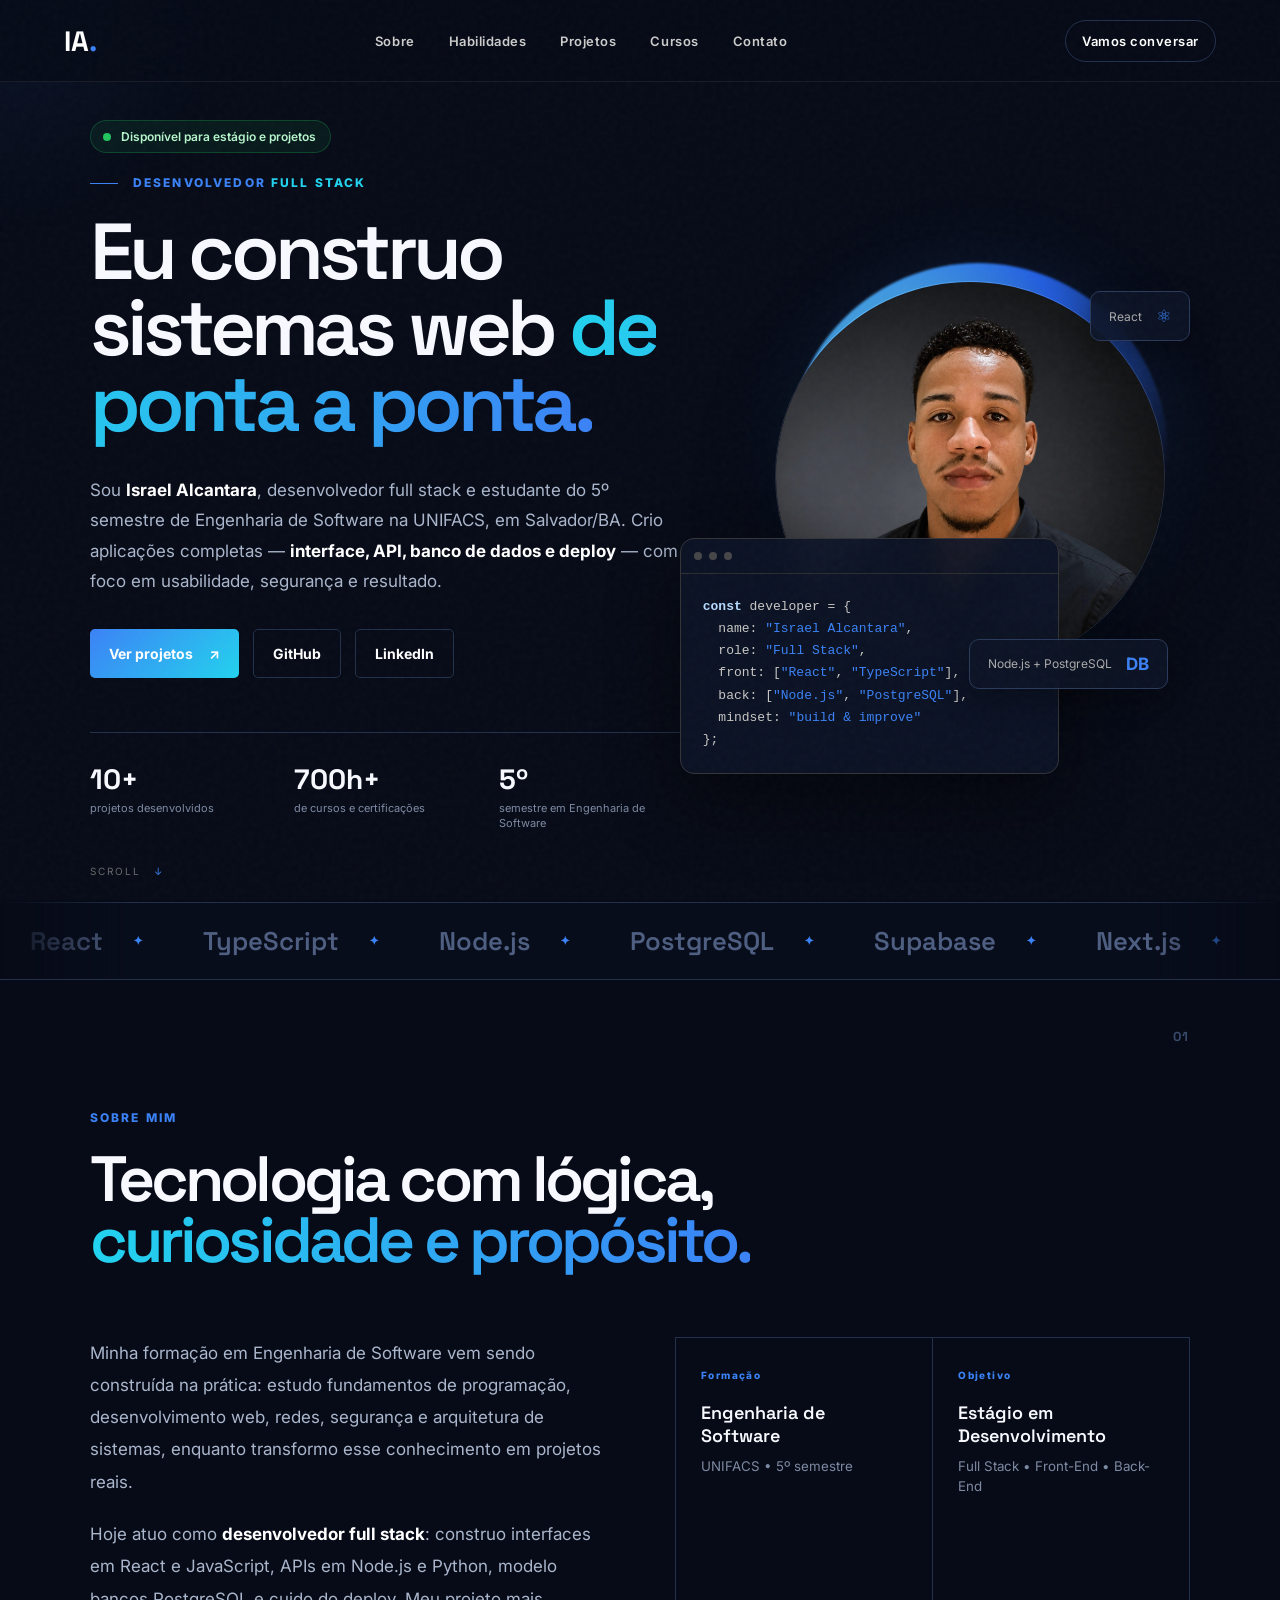
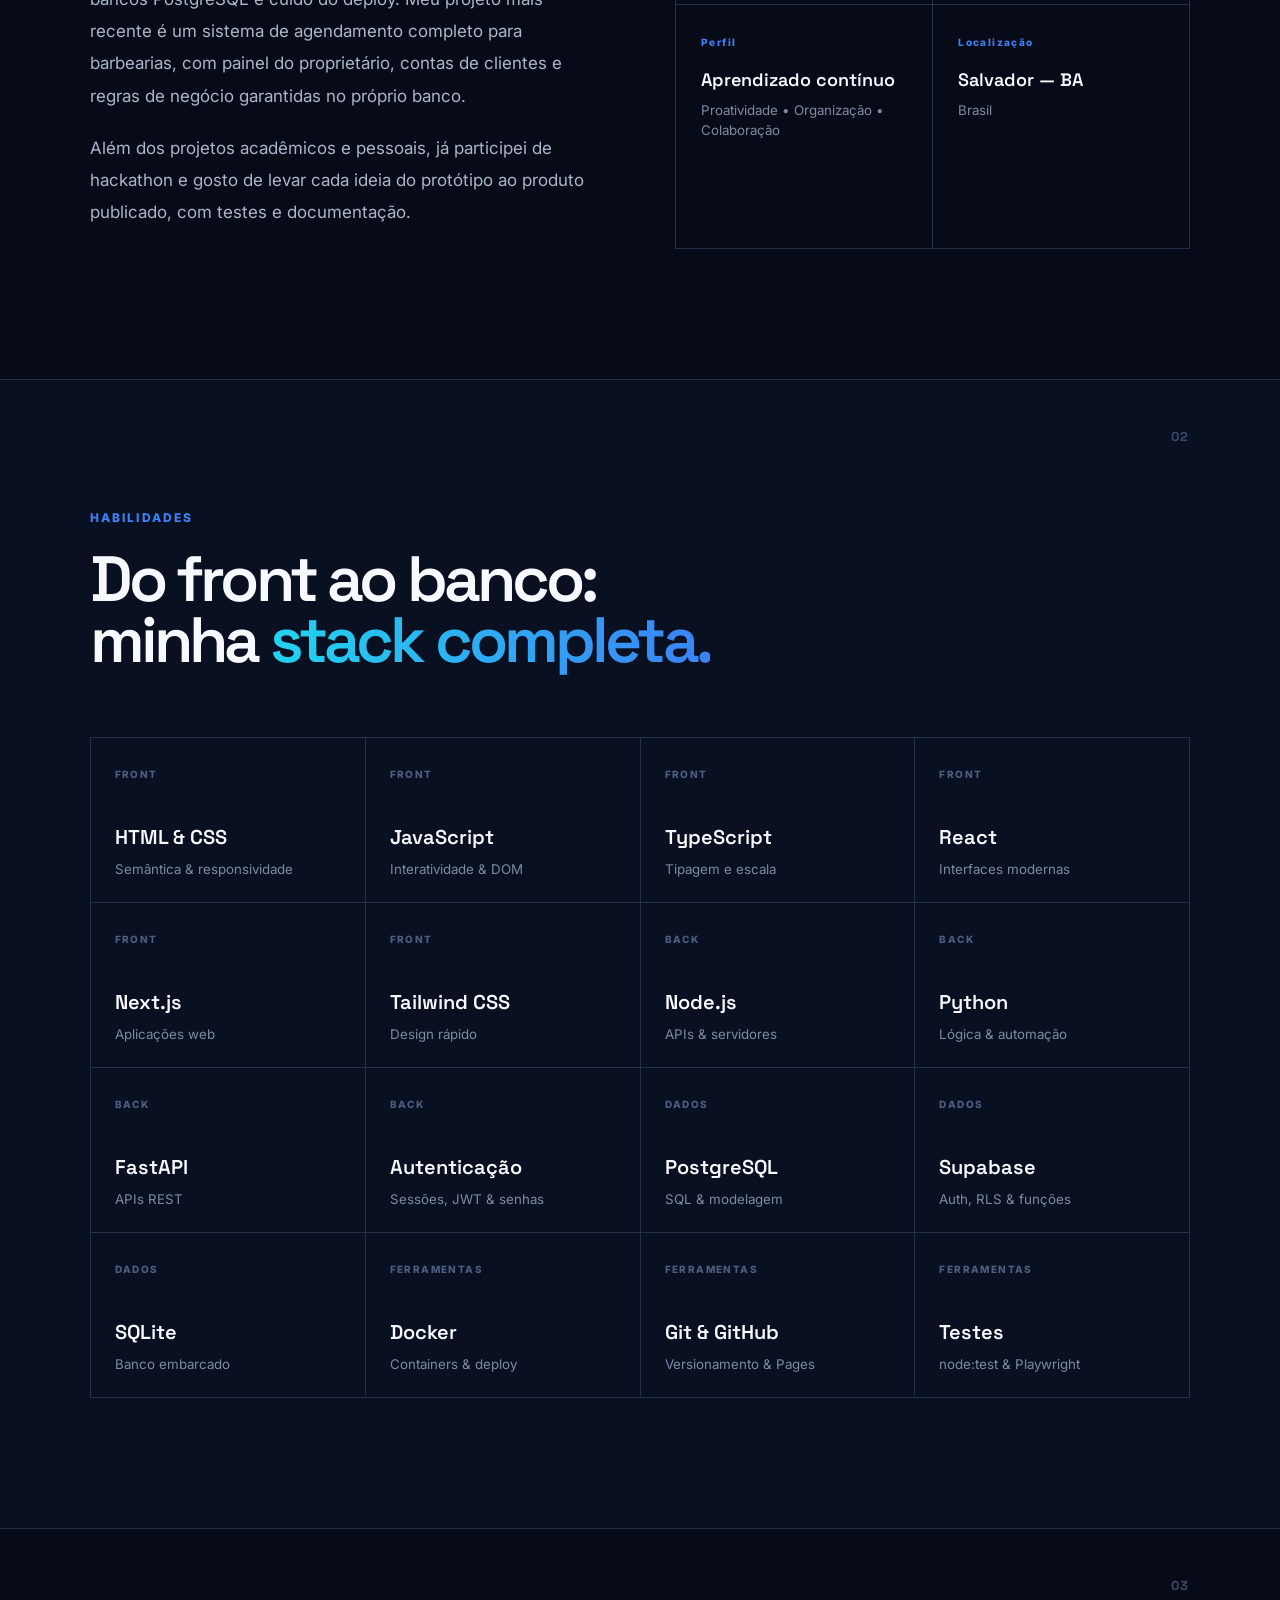
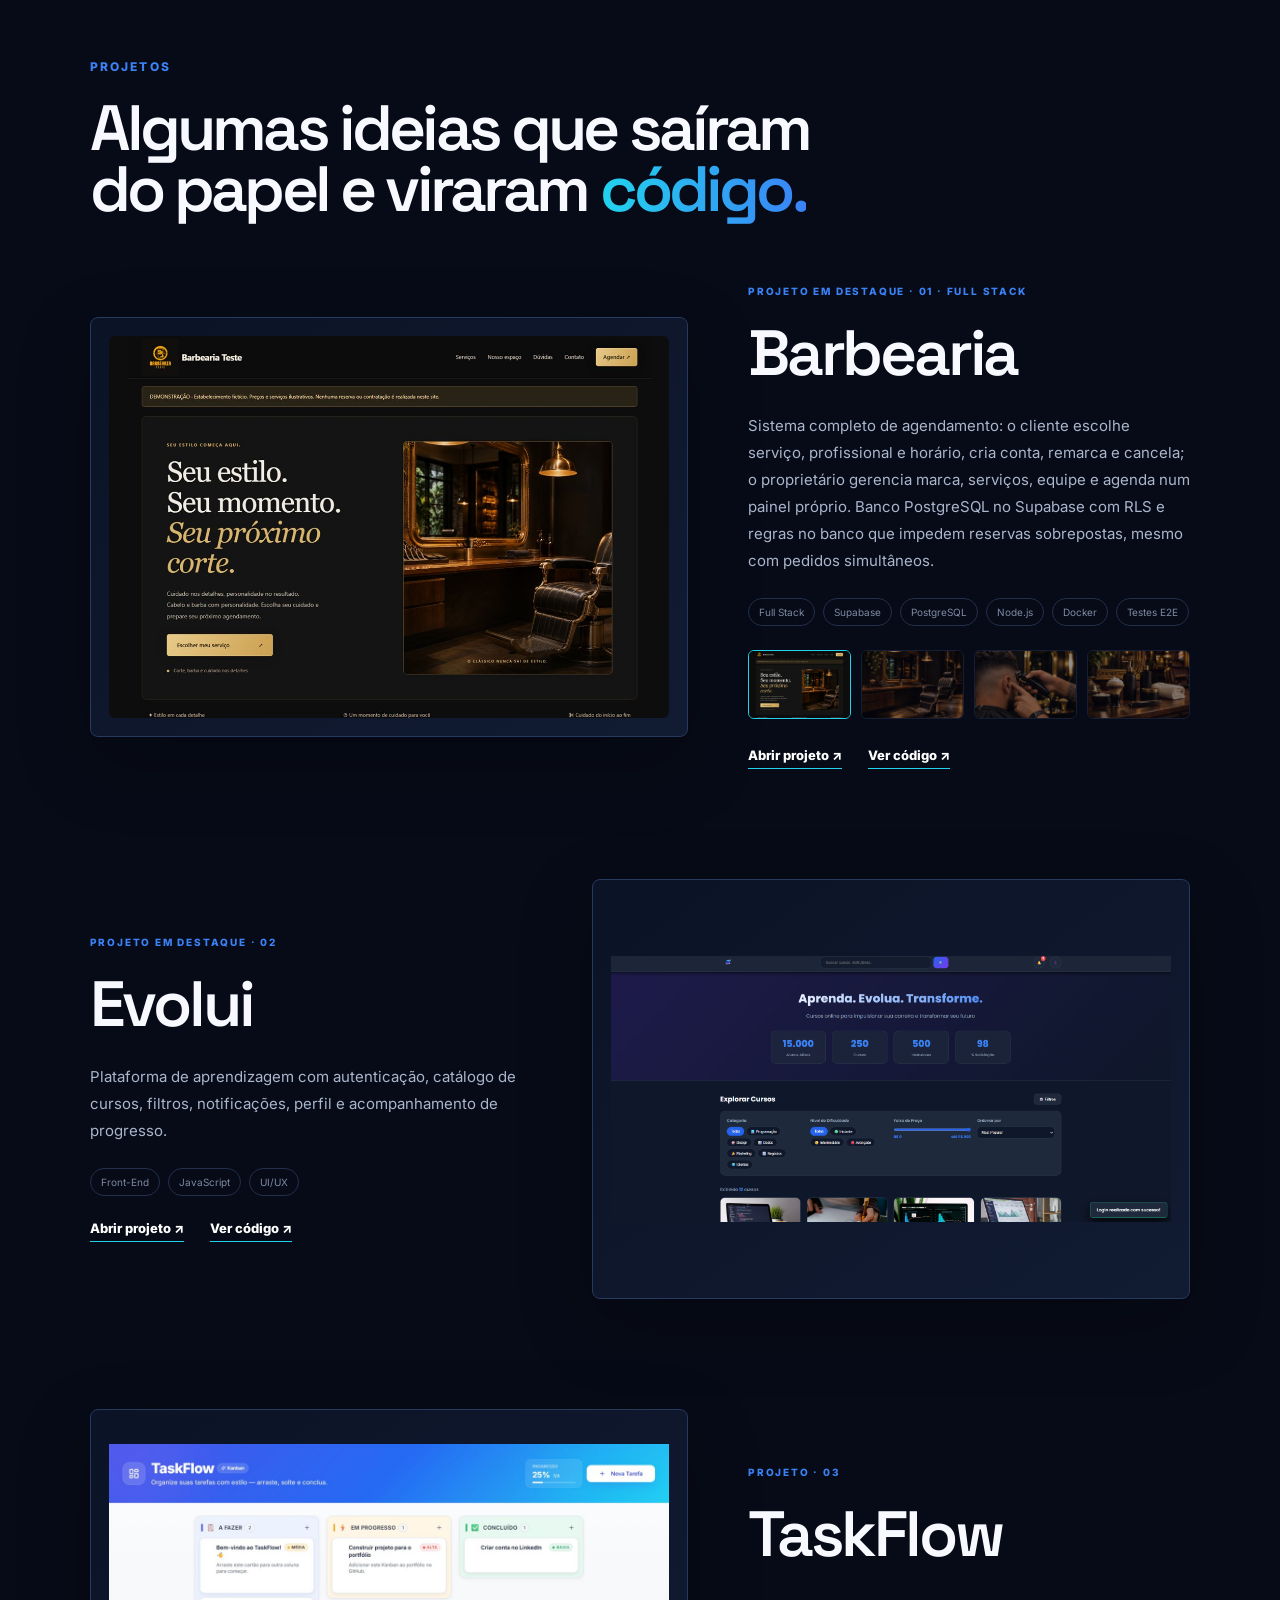
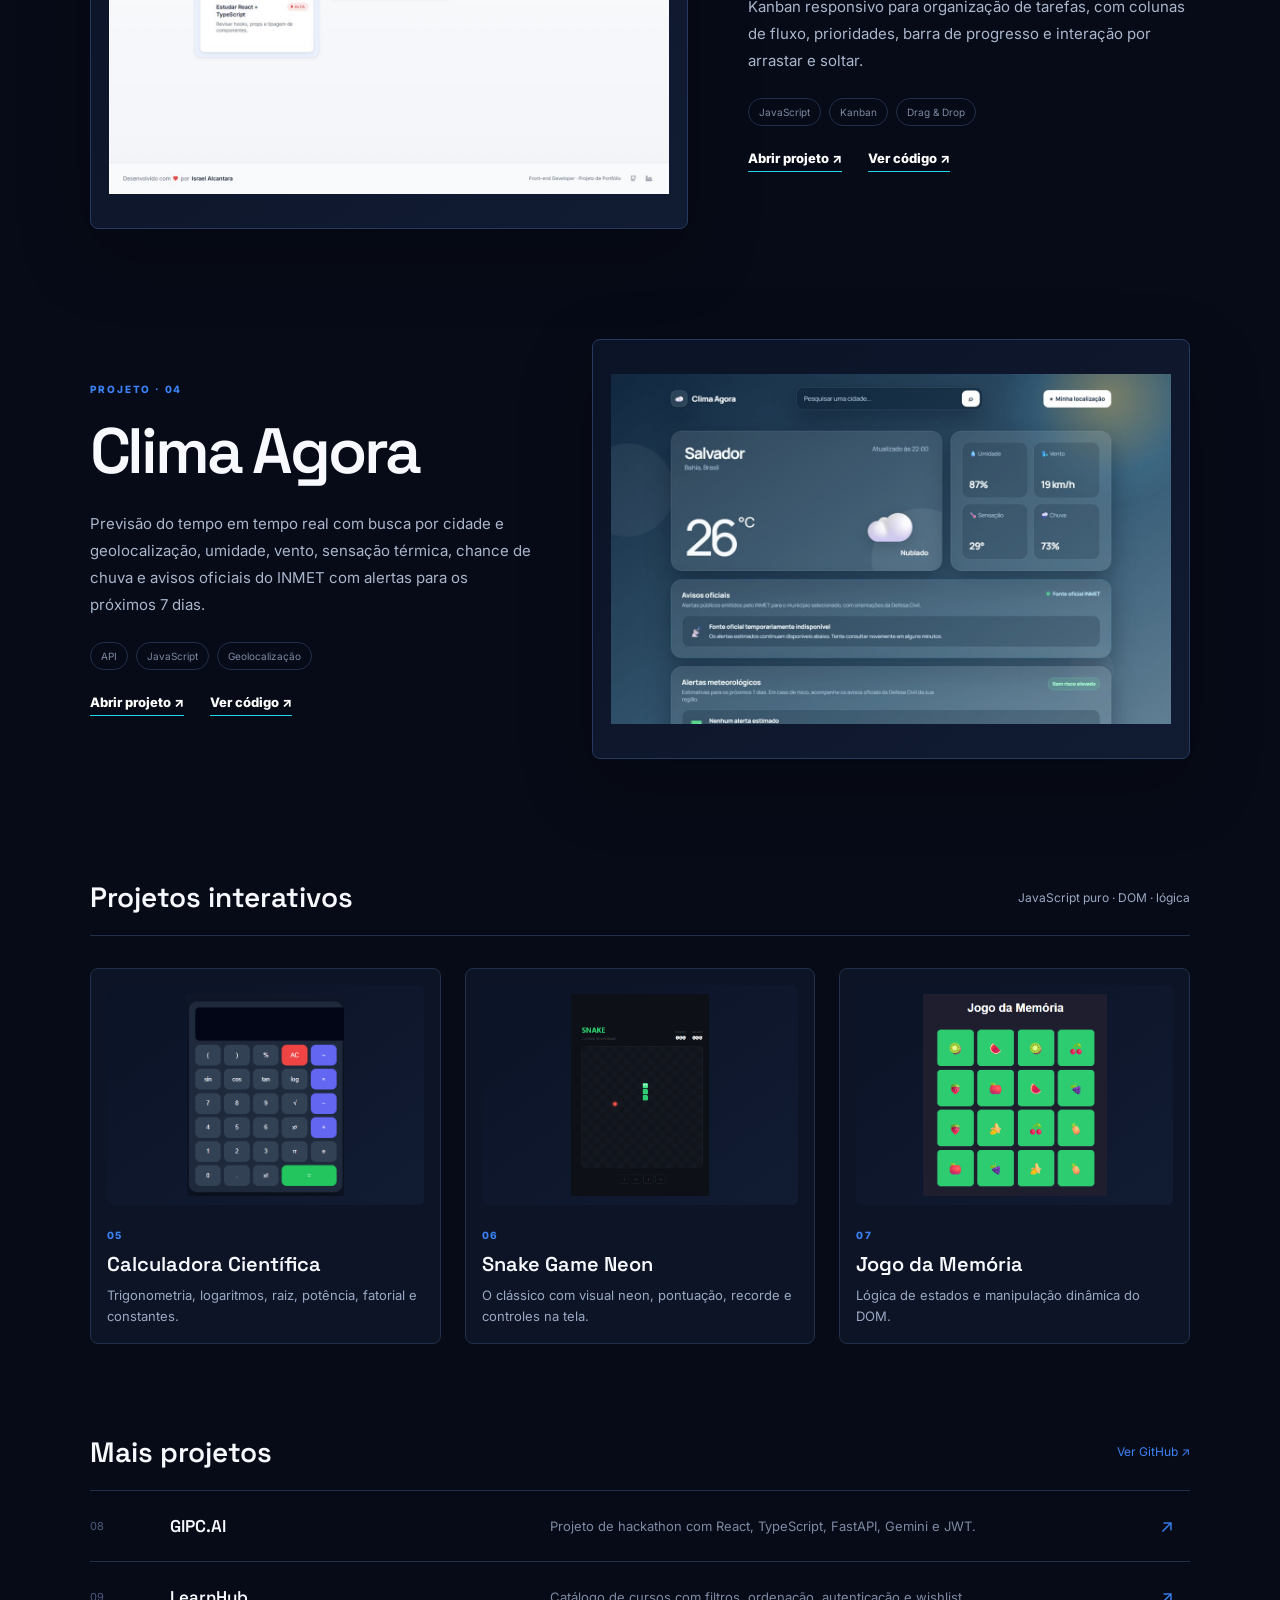
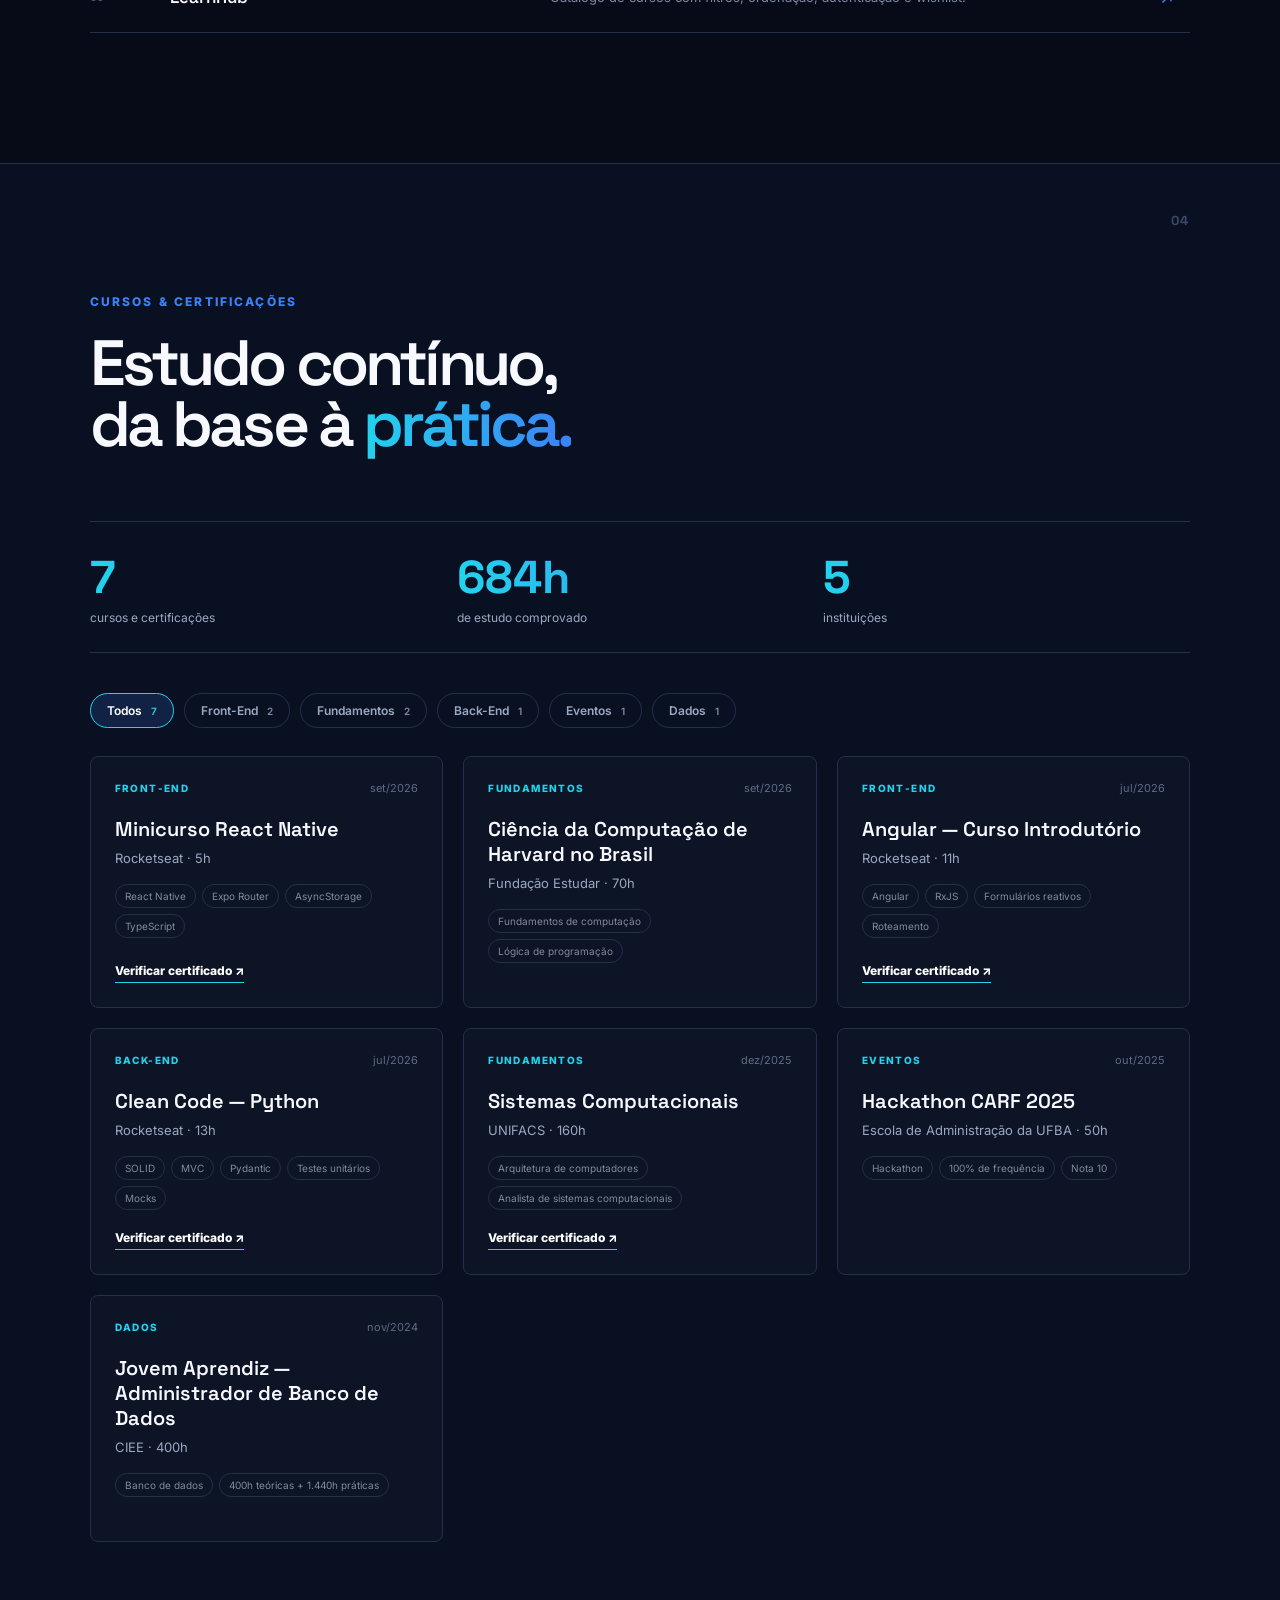
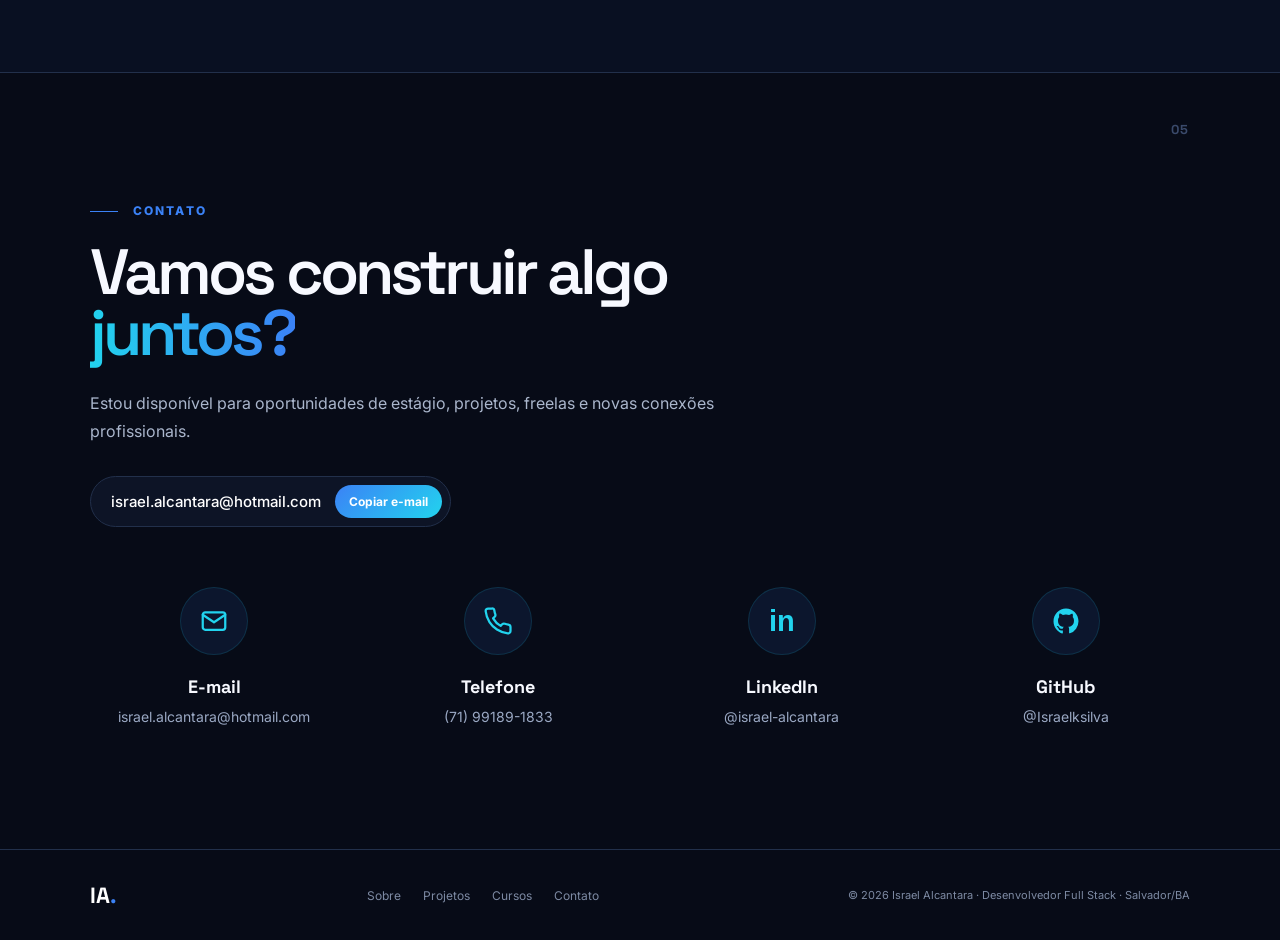
==== commit 61105700: "Design mais profissional e interativo - Acabamento visual: paleta consistente, título do hero mais c" ====
--- a/index.html
+++ b/index.html
@@ -7,6 +7,8 @@
   <meta property="og:title" content="Israel Alcantara | Desenvolvedor Full Stack" />
   <meta property="og:description" content="Aplicações web completas: interface, API, banco de dados e deploy." />
   <meta property="og:type" content="website" />
+  <meta name="theme-color" content="#070b17" />
+  <link rel="icon" href="data:image/svg+xml,%3Csvg xmlns='http://www.w3.org/2000/svg' viewBox='0 0 64 64'%3E%3Crect width='64' height='64' rx='14' fill='%23070b17'/%3E%3Ctext x='50%25' y='56%25' text-anchor='middle' dominant-baseline='middle' font-family='Arial' font-weight='700' font-size='30' fill='%23fff'%3EIA%3C/text%3E%3Ccircle cx='50' cy='44' r='4' fill='%2322d3ee'/%3E%3C/svg%3E" />
   <title>Israel Alcantara | Desenvolvedor Full Stack</title>
   <link rel="preconnect" href="https://fonts.googleapis.com">
   <link rel="preconnect" href="https://fonts.gstatic.com" crossorigin>
@@ -14,7 +16,10 @@
   <link rel="stylesheet" href="style.css" />
 </head>
 <body>
+  <a class="skip-link" href="#sobre">Pular para o conteúdo</a>
   <div class="noise"></div>
+  <div class="progress-bar" aria-hidden="true"></div>
+  <div class="cursor-glow" aria-hidden="true"></div>
   <header class="topbar">
     <a class="brand" href="#home" aria-label="Início">IA<span>.</span></a>
     <nav class="desktop-nav" aria-label="Navegação principal">
@@ -32,17 +37,19 @@
     <section class="hero" id="home">
       <div class="hero-grid">
         <div class="hero-copy reveal">
-          <p class="eyebrow"><span></span> DESENVOLVEDOR FULL STACK · DISPONÍVEL PARA ESTÁGIO E PROJETOS</p>
+          <p class="status-pill"><i></i> Disponível para estágio e projetos</p>
+          <p class="eyebrow"><span></span> DESENVOLVEDOR <b class="role-rotator" aria-live="polite">FULL STACK</b></p>
           <h1>Eu construo sistemas web <em>de ponta a ponta.</em></h1>
           <p class="hero-text">Sou <strong>Israel Alcantara</strong>, desenvolvedor full stack e estudante do 5º semestre de Engenharia de Software na UNIFACS, em Salvador/BA. Crio aplicações completas — <strong>interface, API, banco de dados e deploy</strong> — com foco em usabilidade, segurança e resultado.</p>
           <div class="hero-actions">
-            <a class="btn primary" href="#projetos">Ver projetos <span>↗</span></a>
-            <a class="btn ghost" href="https://github.com/Israelksilva" target="_blank" rel="noreferrer">GitHub</a>
+            <a class="btn primary magnetic" href="#projetos">Ver projetos <span>↗</span></a>
+            <a class="btn ghost magnetic" href="https://github.com/Israelksilva" target="_blank" rel="noreferrer">GitHub</a>
+            <a class="btn ghost magnetic" href="https://www.linkedin.com/in/israel-alcantara-b899b2326" target="_blank" rel="noreferrer">LinkedIn</a>
           </div>
           <div class="hero-meta">
-            <div><strong>10+</strong><span>projetos desenvolvidos</span></div>
-            <div><strong>Full Stack</strong><span>front, back e banco de dados</span></div>
-            <div><strong>5º</strong><span>semestre em Engenharia de Software</span></div>
+            <div><strong><span data-count="10">10</span>+</strong><span>projetos desenvolvidos</span></div>
+            <div><strong><span data-count="700">700</span>h+</strong><span>de cursos e certificações</span></div>
+            <div><strong><span data-count="5">5</span>º</strong><span>semestre em Engenharia de Software</span></div>
           </div>
         </div>
 
@@ -60,12 +67,16 @@
   mindset: <i>"build & improve"</i>
 };</code></pre>
           </div>
-          <div class="mini-card mini-one">React <strong>⚛</strong></div>
+          <div class="mini-card mini-one floating">React <strong>⚛</strong></div>
           <div class="mini-card mini-two">Node.js + PostgreSQL <strong>DB</strong></div>
         </div>
       </div>
       <a class="scroll-cue" href="#sobre">SCROLL <span>↓</span></a>
     </section>
+
+    <div class="marquee" aria-label="Tecnologias que uso">
+      <div class="marquee-track"><div><span>React</span><span>TypeScript</span><span>Node.js</span><span>PostgreSQL</span><span>Supabase</span><span>Next.js</span><span>Python</span><span>FastAPI</span><span>Docker</span><span>Tailwind CSS</span><span>Git</span><span>Playwright</span></div><div aria-hidden="true"><span>React</span><span>TypeScript</span><span>Node.js</span><span>PostgreSQL</span><span>Supabase</span><span>Next.js</span><span>Python</span><span>FastAPI</span><span>Docker</span><span>Tailwind CSS</span><span>Git</span><span>Playwright</span></div></div>
+    </div>
 
     <section class="section" id="sobre">
       <div class="section-number">01</div>
@@ -186,6 +197,7 @@
         <p class="eyebrow"><span></span> CONTATO</p>
         <h2>Vamos construir algo<br><em>juntos?</em></h2>
         <p>Estou disponível para oportunidades de estágio, projetos, freelas e novas conexões profissionais.</p>
+        <button type="button" class="copy-email" data-email="israel.alcantara@hotmail.com"><span>israel.alcantara@hotmail.com</span><b>Copiar e-mail</b></button>
       </div>
 
       <div class="contact-grid reveal">
@@ -223,9 +235,21 @@
   </main>
 
   <footer>
-    <span>© 2026 Israel Alcantara</span>
-    <span>Desenvolvedor Full Stack · Salvador/BA</span>
+    <a class="brand" href="#home" aria-label="Voltar ao início">IA<span>.</span></a>
+    <nav class="footer-nav" aria-label="Rodapé">
+      <a href="#sobre">Sobre</a><a href="#projetos">Projetos</a><a href="#cursos">Cursos</a><a href="#contato">Contato</a>
+    </nav>
+    <span>© 2026 Israel Alcantara · Desenvolvedor Full Stack · Salvador/BA</span>
   </footer>
+
+  <button type="button" class="to-top" aria-label="Voltar ao topo">↑</button>
+  <div class="toast" role="status" aria-live="polite"></div>
+  <div class="lightbox" role="dialog" aria-modal="true" aria-label="Imagem ampliada" hidden>
+    <button type="button" class="lb-close" aria-label="Fechar">✕</button>
+    <button type="button" class="lb-prev" aria-label="Imagem anterior">‹</button>
+    <figure><img alt="" /><figcaption></figcaption></figure>
+    <button type="button" class="lb-next" aria-label="Próxima imagem">›</button>
+  </div>
 
   <script src="cursos.js"></script>
   <script src="script.js"></script>
--- a/style.css
+++ b/style.css
@@ -134,3 +134,156 @@
 .course-card a:hover{color:var(--accent2)}
 @media(max-width:980px){.courses-grid{grid-template-columns:1fr 1fr}}
 @media(max-width:640px){.courses-grid{grid-template-columns:1fr}.courses-summary strong{font-size:28px}.courses-summary span{font-size:11px}}
+
+
+/* =====================================================
+   POLIMENTO — acabamento profissional e interações
+===================================================== */
+:root{--ease:cubic-bezier(.22,1,.36,1);--text-2:#aab6cc;--text-3:#7d8aa3;--glow:rgba(34,211,238,.10)}
+::selection{background:rgba(34,211,238,.28);color:#fff}
+html{scroll-padding-top:88px}
+body{text-rendering:optimizeLegibility;-webkit-font-smoothing:antialiased}
+
+/* Paleta: troca os cinzas quentes que sobraram do tema antigo */
+.hero-text,.about-text p,.project-info>p:not(.project-index),.contact-heading>p:last-child,.contact-wrap>p:not(.eyebrow){color:var(--text-2)}
+.hero-meta span,.about-cards small,.skill small,.project-row p,.tags span,footer{color:var(--text-3)}
+.section-number{color:#3a4a6b}
+.skill span,.project-row span{color:#4d5d80}
+
+/* Acessibilidade */
+.skip-link{position:fixed;left:16px;top:-60px;z-index:200;background:#fff;color:#070b17;padding:10px 14px;border-radius:6px;font-weight:700;text-decoration:none;transition:top .2s}
+.skip-link:focus{top:12px}
+a:focus-visible,button:focus-visible{outline:2px solid var(--accent2);outline-offset:3px;border-radius:4px}
+
+/* Barra de progresso e brilho do cursor */
+.progress-bar{position:fixed;top:0;left:0;height:2px;width:100%;transform:scaleX(0);transform-origin:0 50%;background:linear-gradient(90deg,var(--accent2),var(--accent));z-index:120;pointer-events:none}
+.cursor-glow{position:fixed;left:0;top:0;width:520px;height:520px;margin:-260px 0 0 -260px;border-radius:50%;background:radial-gradient(circle,rgba(59,130,246,.07),transparent 65%);pointer-events:none;z-index:0;opacity:0;transition:opacity .4s}
+body.has-pointer .cursor-glow{opacity:1}
+main,footer{position:relative;z-index:1}
+
+/* Cabeçalho que encolhe + item ativo */
+.topbar{transition:height .35s var(--ease),background .35s,box-shadow .35s}
+.topbar.scrolled{height:66px;background:rgba(7,11,23,.92);box-shadow:0 10px 40px rgba(0,0,0,.35)}
+.desktop-nav a{position:relative;padding:6px 0}
+.desktop-nav a:after{content:"";position:absolute;left:0;right:0;bottom:-2px;height:2px;border-radius:2px;background:linear-gradient(90deg,var(--accent2),var(--accent));transform:scaleX(0);transform-origin:left;transition:transform .35s var(--ease)}
+.desktop-nav a:hover:after,.desktop-nav a.active:after{transform:scaleX(1)}
+.desktop-nav a.active{color:#fff}
+
+/* Hero */
+.hero h1{font-size:clamp(46px,6.2vw,92px);text-wrap:balance}
+.status-pill{display:inline-flex;align-items:center;gap:10px;padding:8px 14px 8px 12px;margin-bottom:22px;border:1px solid rgba(34,197,94,.25);background:rgba(34,197,94,.08);border-radius:999px;color:#b7f7cd;font-size:12px;font-weight:600}
+.status-pill i{width:8px;height:8px;border-radius:50%;background:#22c55e;box-shadow:0 0 0 0 rgba(34,197,94,.6);animation:pulse 2s infinite}
+@keyframes pulse{70%{box-shadow:0 0 0 10px rgba(34,197,94,0)}100%{box-shadow:0 0 0 0 rgba(34,197,94,0)}}
+.role-rotator{display:inline-block;font-weight:800;color:var(--accent2);min-width:9ch;transition:opacity .3s,transform .3s var(--ease)}
+.role-rotator.out{opacity:0;transform:translateY(-8px)}
+.btn{transition:transform .25s var(--ease),box-shadow .25s,border-color .25s,background .25s}
+.btn.primary:hover{box-shadow:0 12px 34px rgba(34,211,238,.25)}
+.btn.ghost:hover{border-color:var(--accent2);background:rgba(34,211,238,.06)}
+.btn span{transition:transform .25s var(--ease)}
+.btn:hover span{transform:translate(3px,-3px)}
+.profile-photo-wrap{transition:transform .6s var(--ease)}
+.hero-visual:hover .profile-photo-wrap{transform:translate(-50%,-50%) scale(1.02)}
+.mini-card{backdrop-filter:blur(10px);background:rgba(13,20,38,.85);border-color:#2a3a5c;box-shadow:0 12px 30px rgba(0,0,0,.3)}
+
+/* Faixa de tecnologias */
+.marquee{position:relative;overflow:hidden;border-top:1px solid var(--line);padding:22px 0;background:#080d1c;-webkit-mask-image:linear-gradient(90deg,transparent,#000 10%,#000 90%,transparent);mask-image:linear-gradient(90deg,transparent,#000 10%,#000 90%,transparent)}
+.marquee-track{display:flex;width:max-content;animation:marquee 38s linear infinite}
+.marquee:hover .marquee-track{animation-play-state:paused}
+.marquee-track div{display:flex}
+.marquee-track span{font:600 clamp(18px,2vw,26px) 'Space Grotesk';color:#4f5f82;padding:0 30px;white-space:nowrap;display:flex;align-items:center;gap:30px;transition:color .2s}
+.marquee-track span:after{content:"✦";font-size:12px;color:var(--accent)}
+.marquee-track span:hover{color:#fff}
+@keyframes marquee{to{transform:translateX(-50%)}}
+
+/* Cards com brilho que segue o mouse */
+.spot{position:relative;isolation:isolate}
+.spot:before{content:"";position:absolute;inset:0;border-radius:inherit;background:radial-gradient(380px circle at var(--mx,50%) var(--my,50%),var(--glow),transparent 45%);opacity:0;transition:opacity .3s;z-index:-1;pointer-events:none}
+.spot:hover:before{opacity:1}
+.about-cards article,.skill{transition:background .3s,transform .3s var(--ease)}
+.about-cards article:hover{background:rgba(18,28,51,.6)}
+.skill:hover{transform:none;background:rgba(18,28,51,.7)}
+.skill strong{transition:transform .3s var(--ease)}
+.skill:hover strong{transform:translateX(4px)}
+
+/* Projetos: inclinação 3D + zoom */
+.project-art{transform-style:preserve-3d;transition:transform .5s var(--ease),box-shadow .5s,border-color .3s;will-change:transform}
+.project-art:hover{border-color:#355089;box-shadow:0 35px 80px rgba(0,0,0,.4),0 0 0 1px rgba(34,211,238,.06)}
+.project-art img{cursor:zoom-in}
+.project-art:after{content:"Clique para ampliar";position:absolute;right:14px;bottom:14px;font-size:11px;font-weight:700;color:#fff;background:rgba(7,11,23,.75);border:1px solid var(--line);padding:6px 10px;border-radius:999px;opacity:0;transform:translateY(6px);transition:.3s var(--ease);pointer-events:none}
+.project-art:hover:after{opacity:1;transform:none}
+.project-info h3{transition:letter-spacing .4s var(--ease)}
+.project-feature:hover .project-info h3{letter-spacing:-.04em}
+.tags span{transition:border-color .2s,color .2s}
+.tags span:hover{border-color:var(--accent);color:#fff}
+.project-row a{transition:transform .25s var(--ease)}
+.project-row:hover a{transform:translate(3px,-3px)}
+.mini-project{transition:transform .35s var(--ease),border-color .3s,box-shadow .3s}
+.mini-project:hover{box-shadow:0 22px 50px rgba(0,0,0,.35)}
+.mini-shot img{transition:transform .5s var(--ease)}
+.mini-project:hover .mini-shot img{transform:scale(1.05)}
+
+/* Entrada escalonada */
+.stagger>*{opacity:0;transform:translateY(18px);transition:opacity .6s var(--ease),transform .6s var(--ease);transition-delay:calc(var(--i,0) * 55ms)}
+.stagger.visible>*{opacity:1;transform:none}
+.course-card{transition:transform .35s var(--ease),border-color .3s,box-shadow .3s,opacity .35s}
+.course-card:hover{box-shadow:0 22px 50px rgba(0,0,0,.3)}
+.courses-grid.filtering .course-card{opacity:0;transform:scale(.97)}
+
+/* Contato: copiar e-mail */
+.copy-email{margin-top:30px;display:inline-flex;align-items:center;gap:14px;background:var(--surface);border:1px solid var(--line);border-radius:999px;padding:8px 8px 8px 20px;color:#fff;font:500 15px Inter,sans-serif;cursor:pointer;transition:border-color .25s,transform .25s var(--ease)}
+.copy-email:hover{border-color:var(--accent2);transform:translateY(-2px)}
+.copy-email b{background:linear-gradient(135deg,var(--accent),var(--accent2));padding:9px 14px;border-radius:999px;font-size:12px}
+
+/* Rodapé */
+footer{display:grid;grid-template-columns:auto 1fr auto;align-items:center;gap:30px;padding:34px 7vw}
+footer .brand{font-size:22px}
+.footer-nav{display:flex;gap:22px;justify-content:center}
+.footer-nav a{color:var(--text-3);text-decoration:none;font-size:12px;transition:color .2s}
+.footer-nav a:hover{color:#fff}
+
+/* Voltar ao topo e aviso */
+.to-top{position:fixed;right:22px;bottom:22px;width:46px;height:46px;border-radius:50%;border:1px solid var(--line);background:rgba(13,20,38,.9);color:#fff;font-size:18px;cursor:pointer;z-index:60;opacity:0;transform:translateY(12px);pointer-events:none;transition:.3s var(--ease);backdrop-filter:blur(8px)}
+.to-top.show{opacity:1;transform:none;pointer-events:auto}
+.to-top:hover{border-color:var(--accent2);color:var(--accent2)}
+.toast{position:fixed;left:50%;bottom:28px;transform:translate(-50%,20px);background:#fff;color:#070b17;font-weight:700;font-size:13px;padding:12px 18px;border-radius:999px;box-shadow:0 18px 40px rgba(0,0,0,.4);opacity:0;pointer-events:none;transition:.35s var(--ease);z-index:150}
+.toast.show{opacity:1;transform:translate(-50%,0)}
+
+/* Lightbox */
+.lightbox{position:fixed;inset:0;z-index:180;background:rgba(3,6,14,.92);backdrop-filter:blur(10px);display:flex;align-items:center;justify-content:center;padding:60px 80px;animation:lbIn .25s ease}
+.lightbox[hidden]{display:none}
+.lightbox figure{max-width:min(1200px,100%);max-height:100%;display:flex;flex-direction:column;align-items:center;gap:14px}
+.lightbox img{max-width:100%;max-height:calc(100vh - 160px);object-fit:contain;border-radius:8px;box-shadow:0 30px 80px rgba(0,0,0,.6)}
+.lightbox figcaption{color:var(--text-2);font-size:13px;text-align:center}
+.lightbox button{position:absolute;background:rgba(13,20,38,.8);border:1px solid var(--line);color:#fff;width:48px;height:48px;border-radius:50%;font-size:22px;cursor:pointer;transition:border-color .2s}
+.lightbox button:hover{border-color:var(--accent2)}
+.lb-close{top:20px;right:20px;font-size:16px!important}
+.lb-prev{left:20px;top:50%;transform:translateY(-50%)}
+.lb-next{right:20px;top:50%;transform:translateY(-50%)}
+.lightbox.single .lb-prev,.lightbox.single .lb-next{display:none}
+@keyframes lbIn{from{opacity:0}}
+body.lb-open{overflow:hidden}
+
+@media(max-width:980px){.desktop-nav a:after{display:none}.desktop-nav.open a.active{color:var(--accent2)}}
+@media(max-width:640px){
+  .status-pill{font-size:11px}
+  .role-rotator{min-width:0}
+  .marquee{padding:16px 0}
+  .copy-email{font-size:13px;padding-left:14px;max-width:100%}
+  .copy-email span{overflow:hidden;text-overflow:ellipsis;white-space:nowrap}
+  footer{grid-template-columns:1fr;text-align:center;justify-items:center;gap:16px}
+  .lightbox{padding:70px 12px}
+  .lb-prev,.lb-next{top:auto;bottom:16px;transform:none}
+  .lb-prev{left:calc(50% - 58px)}.lb-next{right:calc(50% - 58px)}
+  .to-top{right:14px;bottom:14px}
+  .project-art:after{display:none}
+}
+@media(hover:none){.cursor-glow{display:none}}
+@media(prefers-reduced-motion:reduce){
+  *,*:before,*:after{animation-duration:.01ms!important;animation-iteration-count:1!important;transition-duration:.01ms!important;scroll-behavior:auto!important}
+  .marquee-track{animation:none}
+  .reveal,.stagger>*{opacity:1!important;transform:none!important}
+}
+.courses-filters button small{margin-left:6px;font-size:10px;color:var(--text-3)}
+.courses-filters button.active small{color:var(--accent2)}
+.hero-meta strong span{display:inline;margin:0;font:inherit;color:inherit}
+.contact-heading>p:not(.eyebrow){color:var(--text-2);max-width:720px;line-height:1.8;margin-top:24px}
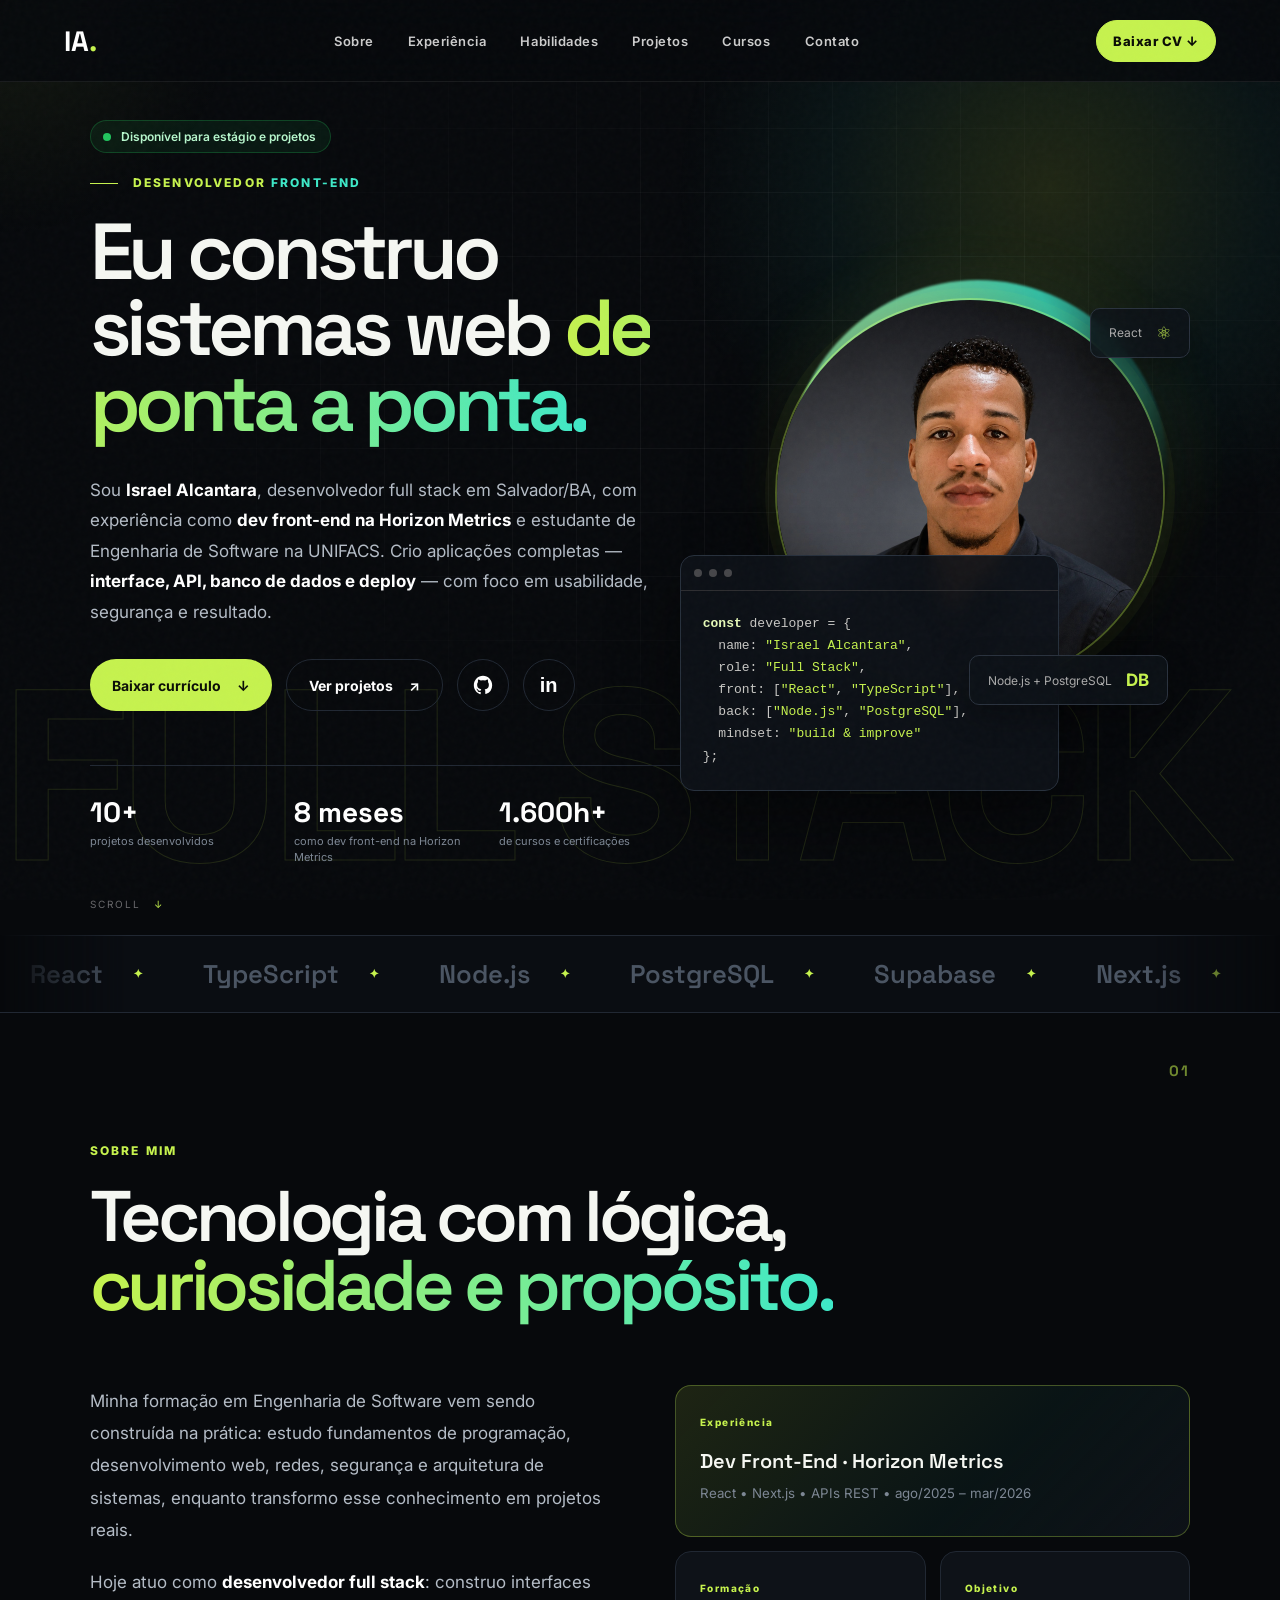
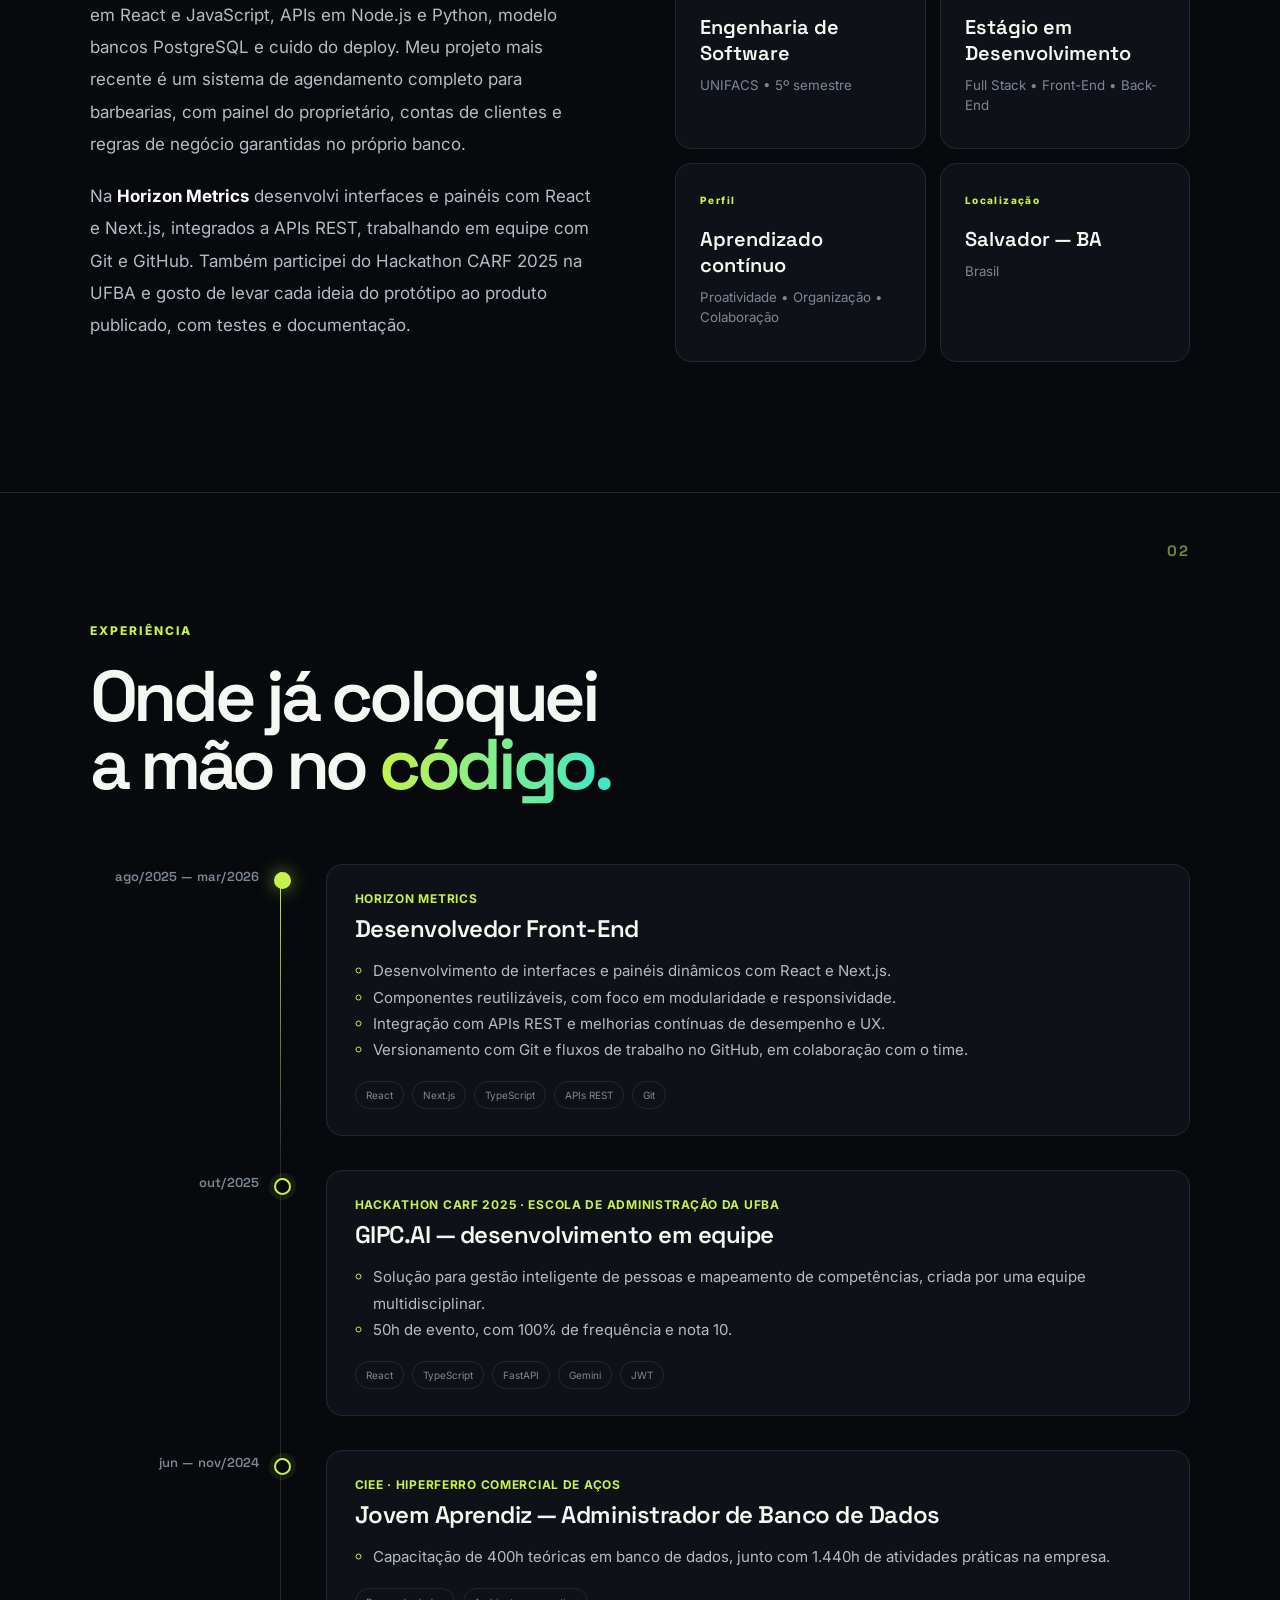
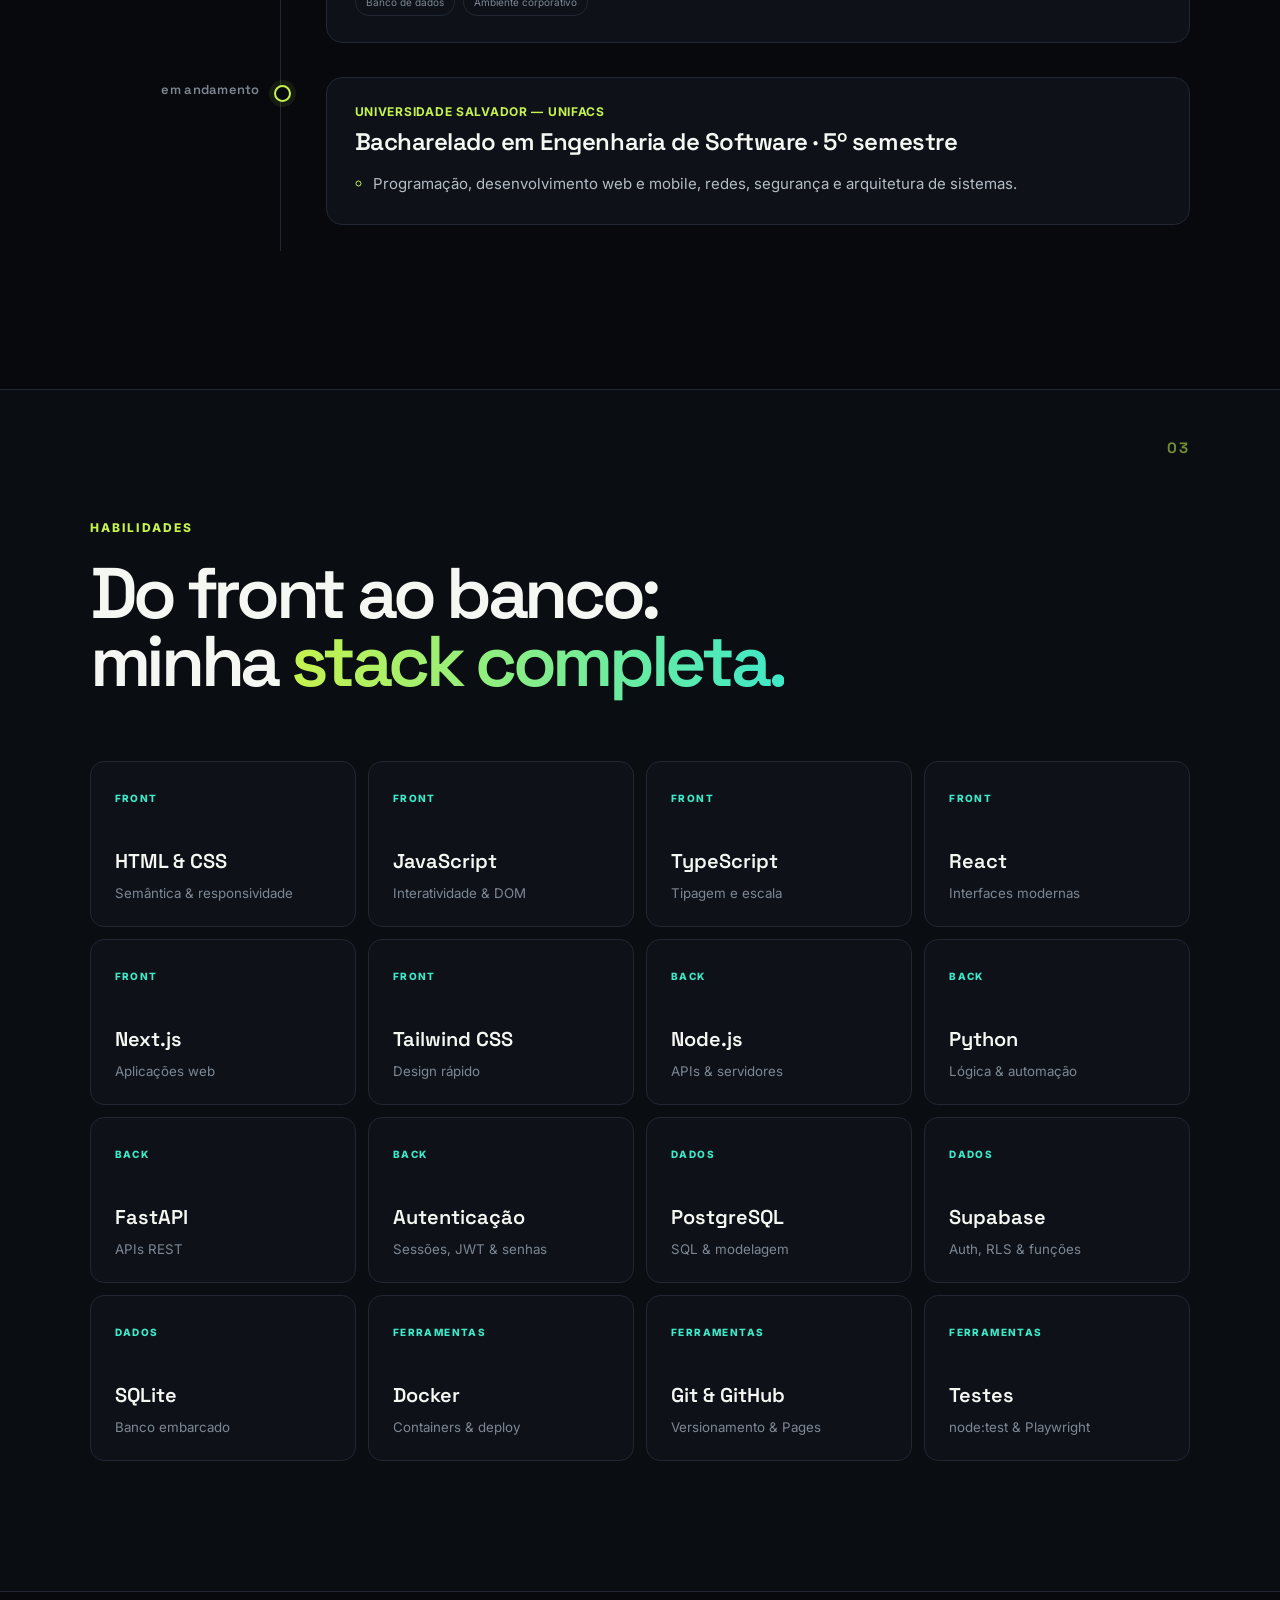
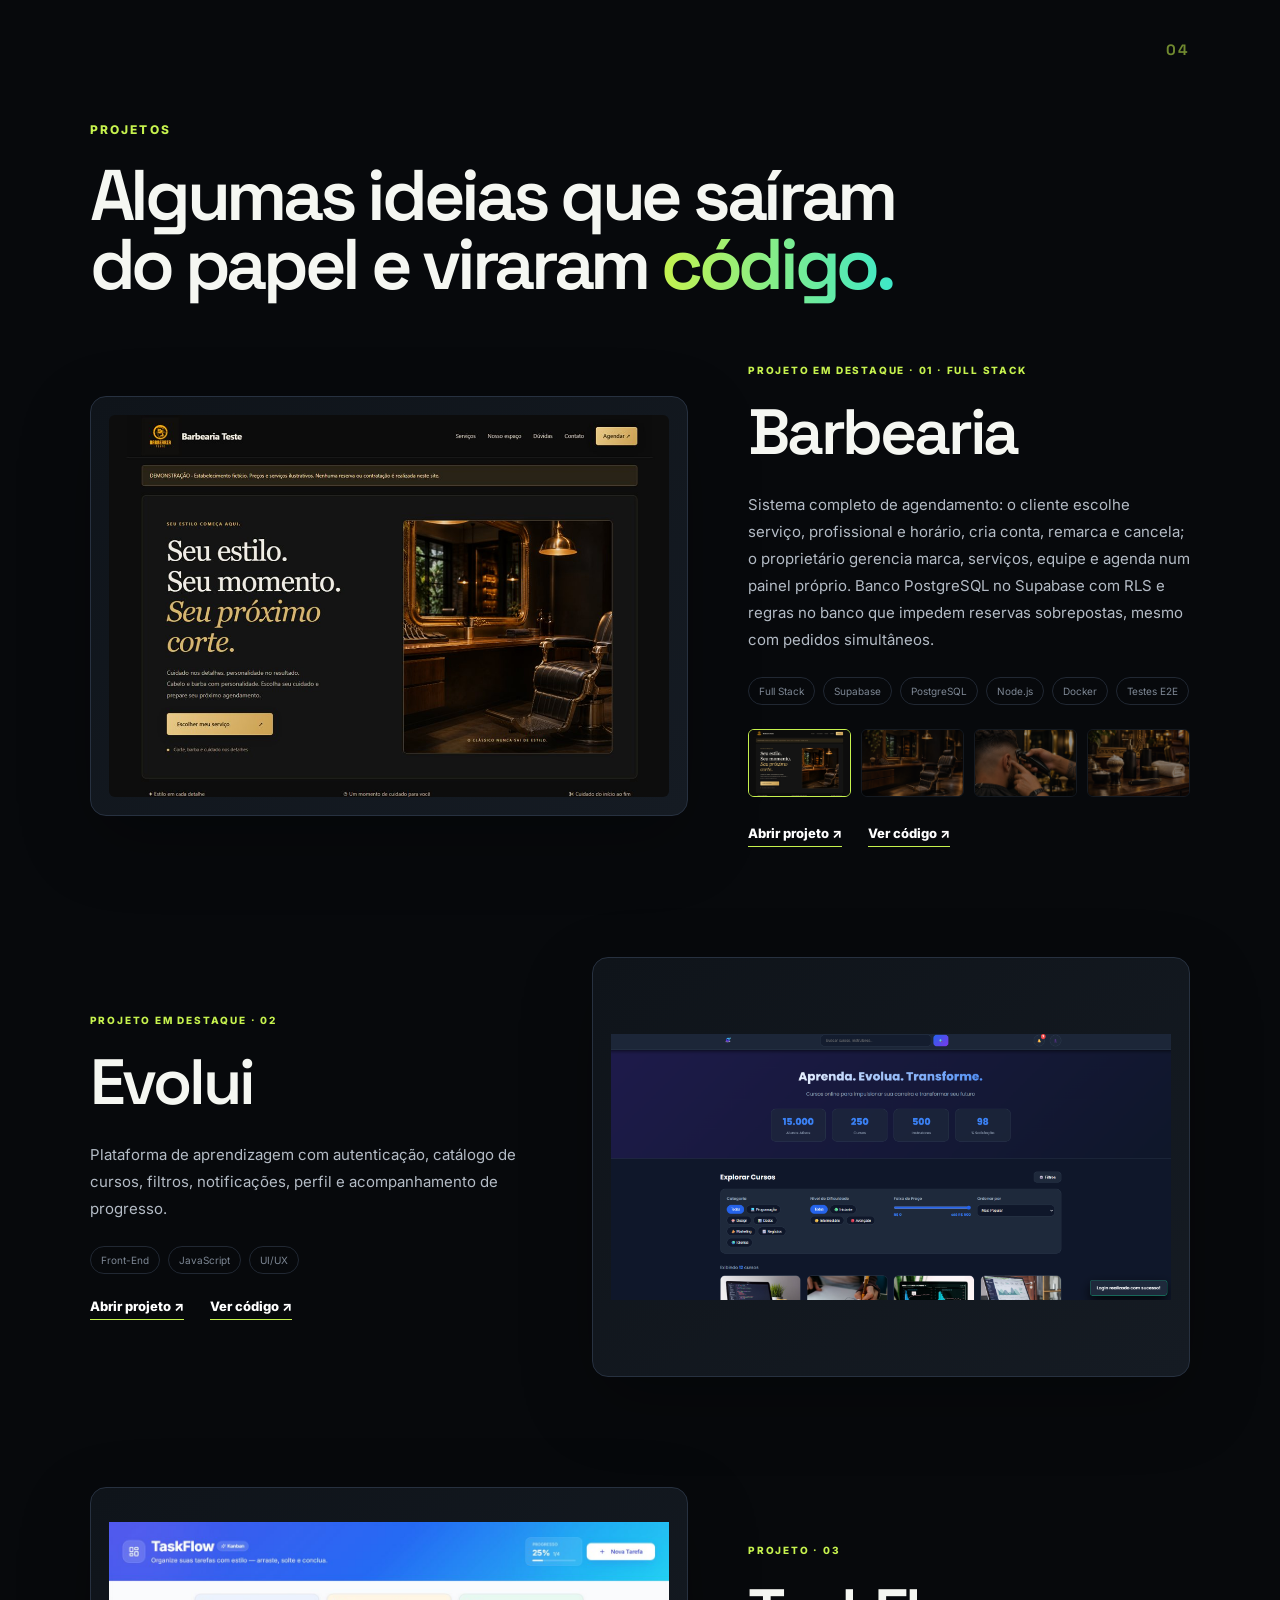
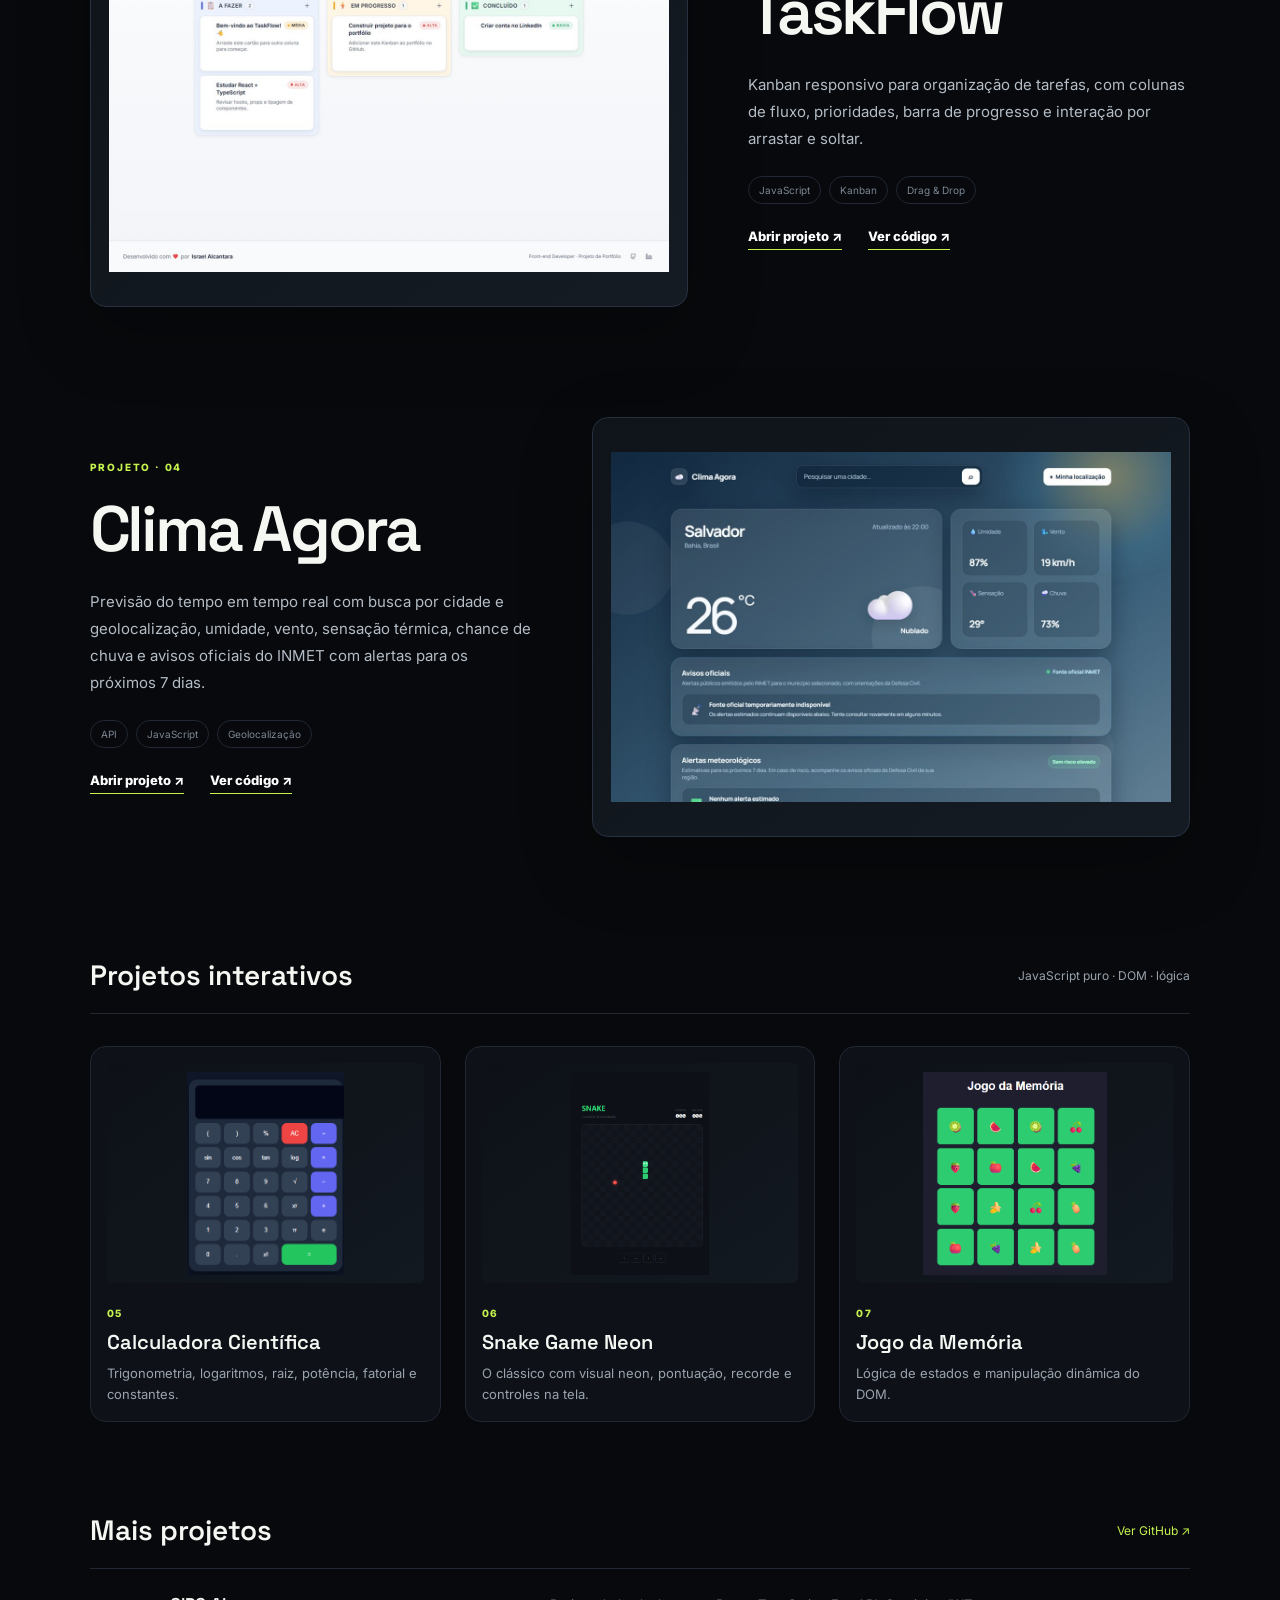
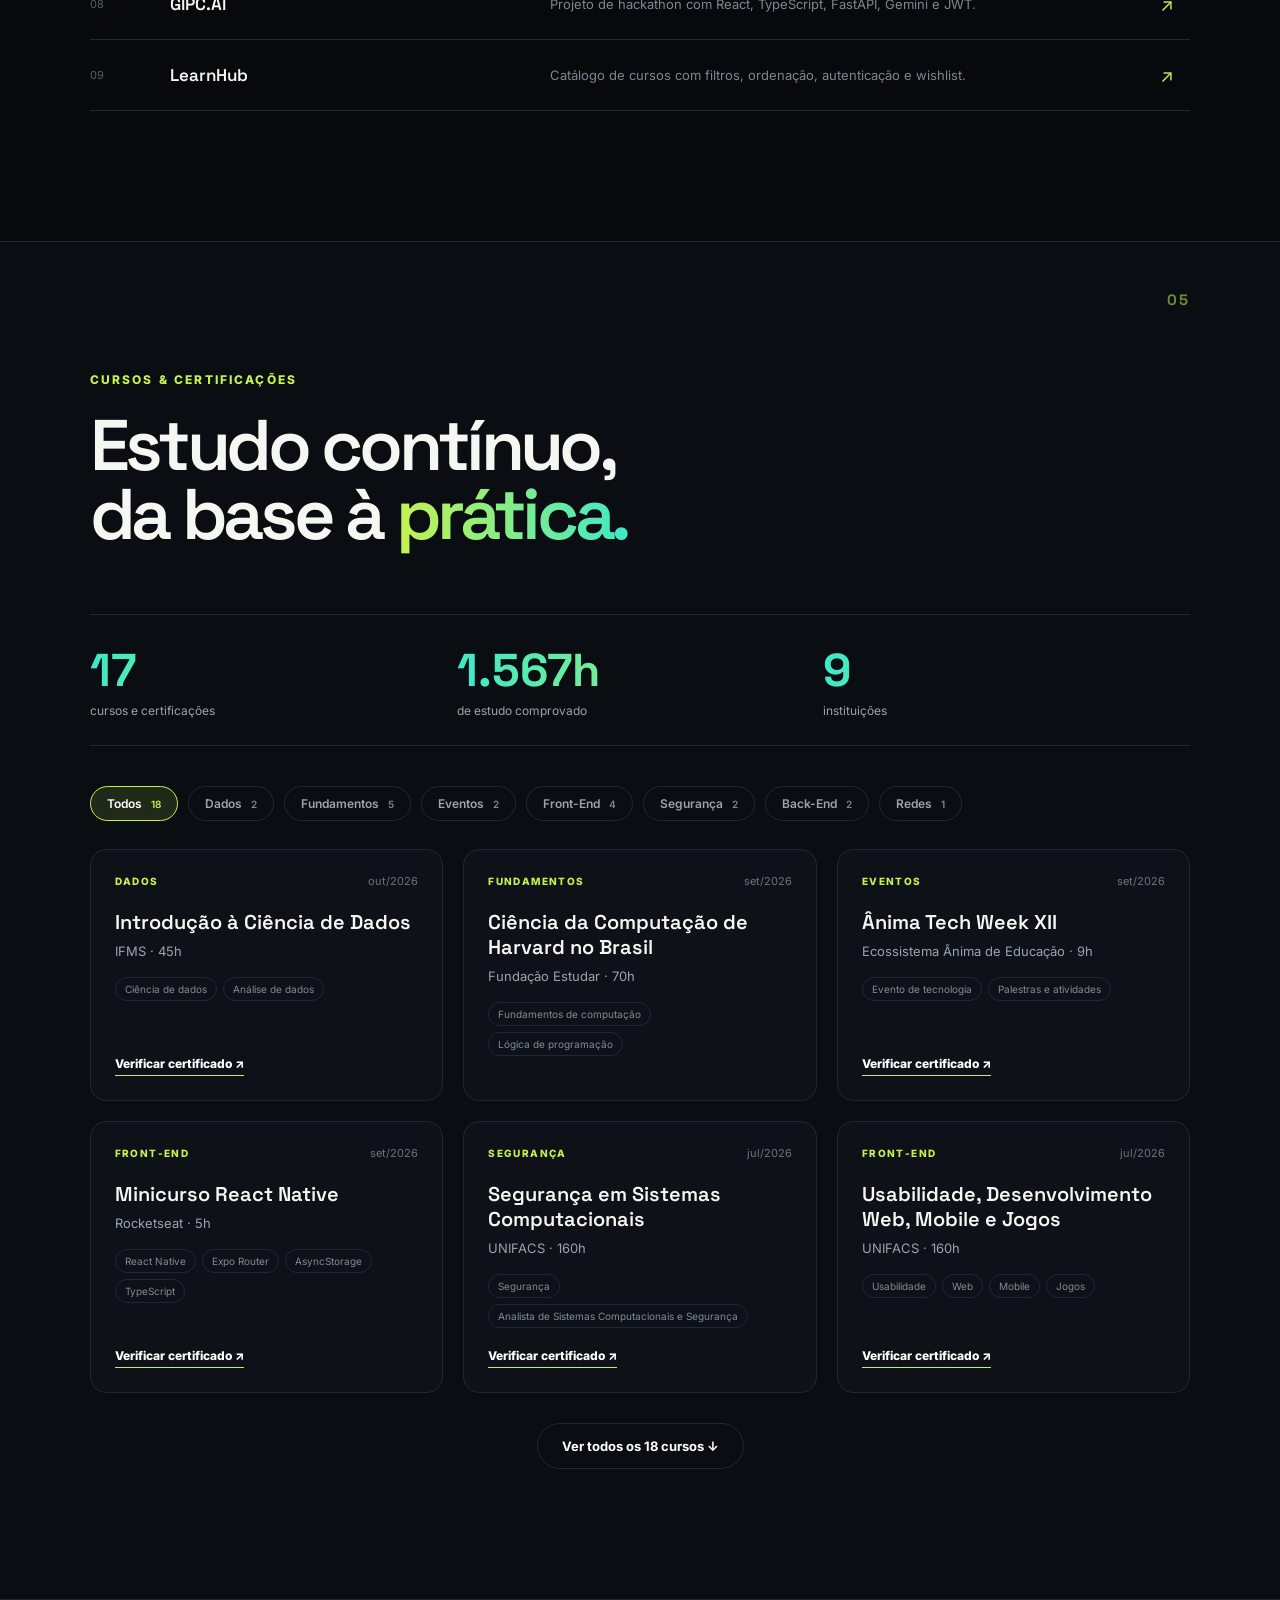
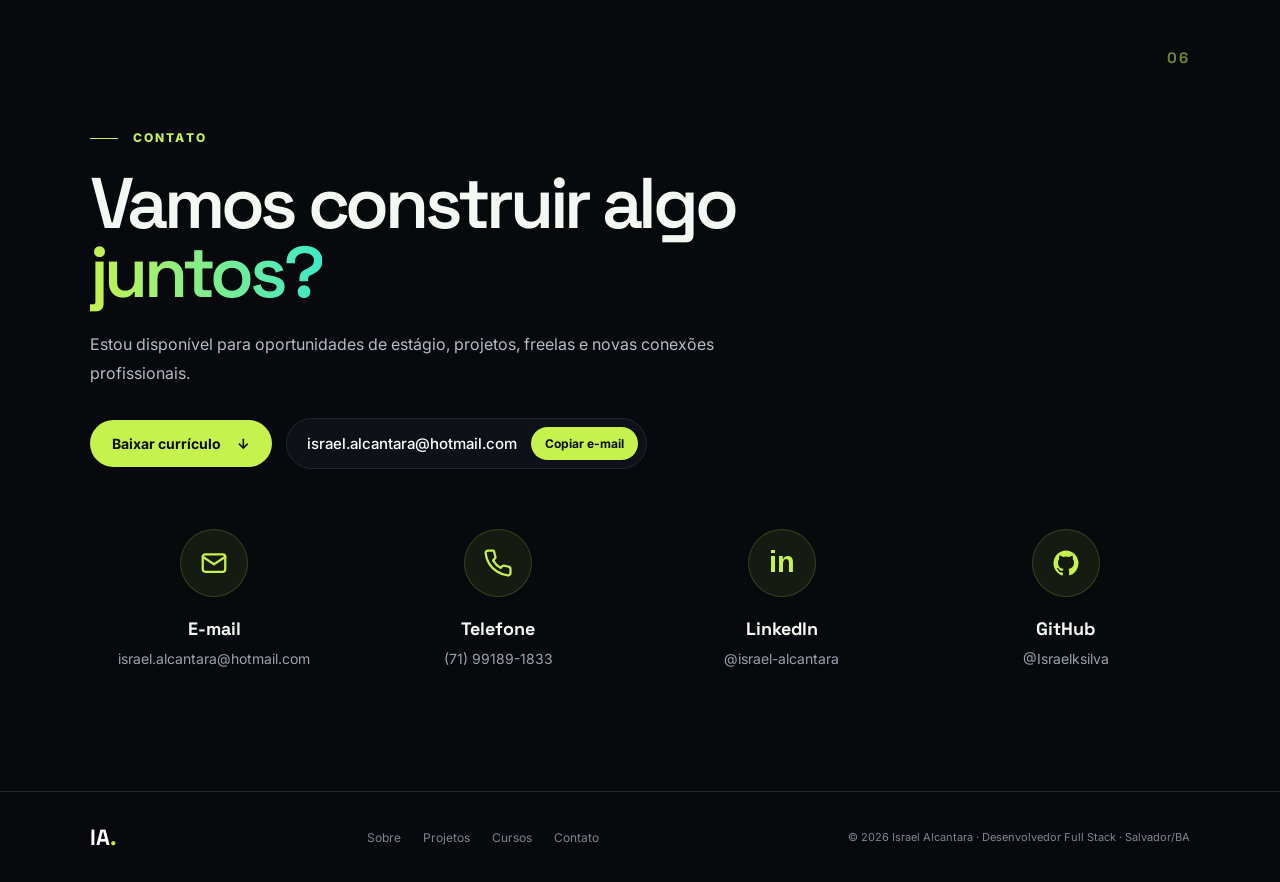
==== commit 9f12e0bd: "Visual neon, experiência, currículo e mais certificados - Novo tema escuro com destaque verde-limão," ====
--- a/index.html
+++ b/index.html
@@ -7,8 +7,9 @@
   <meta property="og:title" content="Israel Alcantara | Desenvolvedor Full Stack" />
   <meta property="og:description" content="Aplicações web completas: interface, API, banco de dados e deploy." />
   <meta property="og:type" content="website" />
-  <meta name="theme-color" content="#070b17" />
+  <meta name="theme-color" content="#07090c" />
   <link rel="icon" href="data:image/svg+xml,%3Csvg xmlns='http://www.w3.org/2000/svg' viewBox='0 0 64 64'%3E%3Crect width='64' height='64' rx='14' fill='%23070b17'/%3E%3Ctext x='50%25' y='56%25' text-anchor='middle' dominant-baseline='middle' font-family='Arial' font-weight='700' font-size='30' fill='%23fff'%3EIA%3C/text%3E%3Ccircle cx='50' cy='44' r='4' fill='%2322d3ee'/%3E%3C/svg%3E" />
+  <script type="application/ld+json">{"@context": "https://schema.org", "@type": "Person", "name": "Israel Alcantara", "jobTitle": "Desenvolvedor Full Stack", "address": {"@type": "PostalAddress", "addressLocality": "Salvador", "addressRegion": "BA", "addressCountry": "BR"}, "alumniOf": {"@type": "CollegeOrUniversity", "name": "Universidade Salvador (UNIFACS)"}, "knowsAbout": ["React", "Next.js", "TypeScript", "JavaScript", "Node.js", "PostgreSQL", "Supabase", "Python", "FastAPI", "Docker"], "sameAs": ["https://github.com/Israelksilva", "https://www.linkedin.com/in/israel-alcantara-b899b2326"]}</script>
   <title>Israel Alcantara | Desenvolvedor Full Stack</title>
   <link rel="preconnect" href="https://fonts.googleapis.com">
   <link rel="preconnect" href="https://fonts.gstatic.com" crossorigin>
@@ -24,32 +25,35 @@
     <a class="brand" href="#home" aria-label="Início">IA<span>.</span></a>
     <nav class="desktop-nav" aria-label="Navegação principal">
       <a href="#sobre">Sobre</a>
+      <a href="#experiencia">Experiência</a>
       <a href="#habilidades">Habilidades</a>
       <a href="#projetos">Projetos</a>
       <a href="#cursos">Cursos</a>
       <a href="#contato">Contato</a>
     </nav>
-    <a class="header-cta" href="#contato">Vamos conversar</a>
+    <a class="header-cta" href="curriculo.pdf" download="Curriculo-Israel-Alcantara.pdf">Baixar CV <span>↓</span></a>
     <button class="menu-btn" aria-label="Abrir menu" aria-expanded="false">☰</button>
   </header>
 
   <main>
     <section class="hero" id="home">
+      <div class="hero-bg-word" aria-hidden="true"><span>FULL STACK</span><span>FULL STACK</span></div>
       <div class="hero-grid">
         <div class="hero-copy reveal">
           <p class="status-pill"><i></i> Disponível para estágio e projetos</p>
           <p class="eyebrow"><span></span> DESENVOLVEDOR <b class="role-rotator" aria-live="polite">FULL STACK</b></p>
           <h1>Eu construo sistemas web <em>de ponta a ponta.</em></h1>
-          <p class="hero-text">Sou <strong>Israel Alcantara</strong>, desenvolvedor full stack e estudante do 5º semestre de Engenharia de Software na UNIFACS, em Salvador/BA. Crio aplicações completas — <strong>interface, API, banco de dados e deploy</strong> — com foco em usabilidade, segurança e resultado.</p>
+          <p class="hero-text">Sou <strong>Israel Alcantara</strong>, desenvolvedor full stack em Salvador/BA, com experiência como <strong>dev front-end na Horizon Metrics</strong> e estudante de Engenharia de Software na UNIFACS. Crio aplicações completas — <strong>interface, API, banco de dados e deploy</strong> — com foco em usabilidade, segurança e resultado.</p>
           <div class="hero-actions">
-            <a class="btn primary magnetic" href="#projetos">Ver projetos <span>↗</span></a>
-            <a class="btn ghost magnetic" href="https://github.com/Israelksilva" target="_blank" rel="noreferrer">GitHub</a>
-            <a class="btn ghost magnetic" href="https://www.linkedin.com/in/israel-alcantara-b899b2326" target="_blank" rel="noreferrer">LinkedIn</a>
+            <a class="btn primary magnetic" href="curriculo.pdf" download="Curriculo-Israel-Alcantara.pdf">Baixar currículo <span>↓</span></a>
+            <a class="btn ghost magnetic" href="#projetos">Ver projetos <span>↗</span></a>
+            <a class="icon-btn magnetic" href="https://github.com/Israelksilva" target="_blank" rel="noreferrer" aria-label="GitHub"><svg viewBox="0 0 24 24" aria-hidden="true"><path d="M12 2C6.48 2 2 6.58 2 12.24c0 4.53 2.87 8.37 6.84 9.73.5.09.68-.22.68-.49 0-.24-.01-1.05-.02-1.9-2.78.62-3.37-1.37-3.37-1.37-.45-1.18-1.11-1.49-1.11-1.49-.91-.64.07-.63.07-.63 1 .07 1.53 1.05 1.53 1.05.89 1.56 2.34 1.11 2.91.85.09-.66.35-1.11.64-1.37-2.22-.26-4.56-1.14-4.56-5.06 0-1.12.39-2.03 1.03-2.75-.1-.26-.45-1.3.1-2.71 0 0 .84-.28 2.75 1.05A9.23 9.23 0 0 1 12 6.84a9.2 9.2 0 0 1 2.5.35c1.91-1.33 2.75-1.05 2.75-1.05.55 1.41.2 2.45.1 2.71.64.72 1.03 1.63 1.03 2.75 0 3.93-2.35 4.79-4.58 5.05.36.32.68.94.68 1.9 0 1.37-.01 2.47-.01 2.81 0 .27.18.59.69.49A10.25 10.25 0 0 0 22 12.24C22 6.58 17.52 2 12 2z"/></svg></a>
+            <a class="icon-btn magnetic" href="https://www.linkedin.com/in/israel-alcantara-b899b2326" target="_blank" rel="noreferrer" aria-label="LinkedIn"><b>in</b></a>
           </div>
           <div class="hero-meta">
             <div><strong><span data-count="10">10</span>+</strong><span>projetos desenvolvidos</span></div>
-            <div><strong><span data-count="700">700</span>h+</strong><span>de cursos e certificações</span></div>
-            <div><strong><span data-count="5">5</span>º</strong><span>semestre em Engenharia de Software</span></div>
+            <div><strong><span data-count="8">8</span> meses</strong><span>como dev front-end na Horizon Metrics</span></div>
+            <div><strong><span id="hero-horas" data-count="1200">1.200</span>h+</strong><span>de cursos e certificações</span></div>
           </div>
         </div>
 
@@ -88,9 +92,10 @@
         <div class="about-text reveal">
           <p>Minha formação em Engenharia de Software vem sendo construída na prática: estudo fundamentos de programação, desenvolvimento web, redes, segurança e arquitetura de sistemas, enquanto transformo esse conhecimento em projetos reais.</p>
           <p>Hoje atuo como <strong>desenvolvedor full stack</strong>: construo interfaces em React e JavaScript, APIs em Node.js e Python, modelo bancos PostgreSQL e cuido do deploy. Meu projeto mais recente é um sistema de agendamento completo para barbearias, com painel do proprietário, contas de clientes e regras de negócio garantidas no próprio banco.</p>
-          <p>Além dos projetos acadêmicos e pessoais, já participei de hackathon e gosto de levar cada ideia do protótipo ao produto publicado, com testes e documentação.</p>
+          <p>Na <strong>Horizon Metrics</strong> desenvolvi interfaces e painéis com React e Next.js, integrados a APIs REST, trabalhando em equipe com Git e GitHub. Também participei do Hackathon CARF 2025 na UFBA e gosto de levar cada ideia do protótipo ao produto publicado, com testes e documentação.</p>
         </div>
         <div class="about-cards reveal delay-1">
+          <article class="bento-wide"><span>Experiência</span><strong>Dev Front-End · Horizon Metrics</strong><small>React • Next.js • APIs REST • ago/2025 – mar/2026</small></article>
           <article><span>Formação</span><strong>Engenharia de Software</strong><small>UNIFACS • 5º semestre</small></article>
           <article><span>Objetivo</span><strong>Estágio em Desenvolvimento</strong><small>Full Stack • Front-End • Back-End</small></article>
           <article><span>Perfil</span><strong>Aprendizado contínuo</strong><small>Proatividade • Organização • Colaboração</small></article>
@@ -99,8 +104,65 @@
       </div>
     </section>
 
+    <section class="section experience-section" id="experiencia">
+      <div class="section-number">02</div>
+      <div class="section-heading reveal">
+        <p class="eyebrow">EXPERIÊNCIA</p>
+        <h2>Onde já coloquei<br>a mão no <em>código.</em></h2>
+      </div>
+      <ol class="timeline">
+        <li class="reveal">
+          <div class="tl-date">ago/2025 — mar/2026</div>
+          <div class="tl-card">
+            <p class="tl-org">Horizon Metrics</p>
+            <h3>Desenvolvedor Front-End</h3>
+            <ul>
+              <li>Desenvolvimento de interfaces e painéis dinâmicos com React e Next.js.</li>
+              <li>Componentes reutilizáveis, com foco em modularidade e responsividade.</li>
+              <li>Integração com APIs REST e melhorias contínuas de desempenho e UX.</li>
+              <li>Versionamento com Git e fluxos de trabalho no GitHub, em colaboração com o time.</li>
+            </ul>
+            <div class="tags"><span>React</span><span>Next.js</span><span>TypeScript</span><span>APIs REST</span><span>Git</span></div>
+          </div>
+        </li>
+        <li class="reveal">
+          <div class="tl-date">out/2025</div>
+          <div class="tl-card">
+            <p class="tl-org">Hackathon CARF 2025 · Escola de Administração da UFBA</p>
+            <h3>GIPC.AI — desenvolvimento em equipe</h3>
+            <ul>
+              <li>Solução para gestão inteligente de pessoas e mapeamento de competências, criada por uma equipe multidisciplinar.</li>
+              <li>50h de evento, com 100% de frequência e nota 10.</li>
+            </ul>
+            <div class="tags"><span>React</span><span>TypeScript</span><span>FastAPI</span><span>Gemini</span><span>JWT</span></div>
+          </div>
+        </li>
+        <li class="reveal">
+          <div class="tl-date">jun — nov/2024</div>
+          <div class="tl-card">
+            <p class="tl-org">CIEE · Hiperferro Comercial de Aços</p>
+            <h3>Jovem Aprendiz — Administrador de Banco de Dados</h3>
+            <ul>
+              <li>Capacitação de 400h teóricas em banco de dados, junto com 1.440h de atividades práticas na empresa.</li>
+            </ul>
+            <div class="tags"><span>Banco de dados</span><span>Ambiente corporativo</span></div>
+          </div>
+        </li>
+        <li class="reveal">
+          <div class="tl-date">em andamento</div>
+          <div class="tl-card">
+            <p class="tl-org">Universidade Salvador — UNIFACS</p>
+            <h3>Bacharelado em Engenharia de Software · 5º semestre</h3>
+            <ul>
+              <li>Programação, desenvolvimento web e mobile, redes, segurança e arquitetura de sistemas.</li>
+            </ul>
+          </div>
+        </li>
+      </ol>
+    </section>
+
     <section class="section skills-section" id="habilidades">
-      <div class="section-number">02</div>
+      <div class="section-number">03</div>
       <div class="section-heading reveal">
         <p class="eyebrow">HABILIDADES</p>
         <h2>Do front ao banco:<br>minha <em>stack completa.</em></h2>
@@ -126,7 +188,7 @@
     </section>
 
     <section class="section" id="projetos">
-      <div class="section-number">03</div>
+      <div class="section-number">04</div>
       <div class="section-heading reveal">
         <p class="eyebrow">PROJETOS</p>
         <h2>Algumas ideias que saíram<br>do papel e viraram <em>código.</em></h2>
@@ -176,7 +238,7 @@
     </section>
 
     <section class="section courses-section" id="cursos">
-      <div class="section-number">04</div>
+      <div class="section-number">05</div>
       <div class="section-heading reveal">
         <p class="eyebrow">CURSOS &amp; CERTIFICAÇÕES</p>
         <h2>Estudo contínuo,<br>da base à <em>prática.</em></h2>
@@ -188,16 +250,18 @@
       </div>
       <div class="courses-filters reveal" id="cursos-filtros" role="group" aria-label="Filtrar cursos por área"></div>
       <div class="courses-grid" id="cursos-grid"></div>
+      <button type="button" class="courses-more" id="cursos-mais" hidden>Ver todos</button>
     </section>
 
     <section class="section contact-section" id="contato">
-      <div class="section-number">05</div>
+      <div class="section-number">06</div>
 
       <div class="section-heading contact-heading reveal">
         <p class="eyebrow"><span></span> CONTATO</p>
         <h2>Vamos construir algo<br><em>juntos?</em></h2>
         <p>Estou disponível para oportunidades de estágio, projetos, freelas e novas conexões profissionais.</p>
-        <button type="button" class="copy-email" data-email="israel.alcantara@hotmail.com"><span>israel.alcantara@hotmail.com</span><b>Copiar e-mail</b></button>
+        <div class="contact-actions"><a class="btn primary magnetic" href="curriculo.pdf" download="Curriculo-Israel-Alcantara.pdf">Baixar currículo <span>↓</span></a>
+        <button type="button" class="copy-email" data-email="israel.alcantara@hotmail.com"><span>israel.alcantara@hotmail.com</span><b>Copiar e-mail</b></button></div>
       </div>
 
       <div class="contact-grid reveal">
--- a/style.css
+++ b/style.css
@@ -1,8 +1,8 @@
 :root{
-  --bg:#070b17;--surface:#0d1426;--surface2:#121c33;--text:#f7f9ff;--muted:#9aa8c3;--line:#22304b;--accent:#3b82f6;--accent2:#22d3ee;
-}
-*{box-sizing:border-box;margin:0;padding:0}html{scroll-behavior:smooth}body{font-family:Inter,system-ui,sans-serif;background:var(--bg);color:var(--text);overflow-x:hidden}.noise{pointer-events:none;position:fixed;inset:0;opacity:.035;z-index:99;background-image:url("data:image/svg+xml,%3Csvg viewBox='0 0 180 180' xmlns='http://www.w3.org/2000/svg'%3E%3Cfilter id='n'%3E%3CfeTurbulence type='fractalNoise' baseFrequency='.9' numOctaves='4' stitchTiles='stitch'/%3E%3C/filter%3E%3Crect width='100%25' height='100%25' filter='url(%23n)' opacity='.8'/%3E%3C/svg%3E")}.topbar{position:fixed;top:0;left:0;width:100%;height:82px;display:flex;align-items:center;justify-content:space-between;padding:0 5vw;border-bottom:1px solid rgba(255,255,255,.07);background:rgba(7,11,23,.84);backdrop-filter:blur(16px);z-index:50}.brand{font:700 28px/1 'Space Grotesk';color:#fff;text-decoration:none}.brand span{color:var(--accent)}.desktop-nav{display:flex;gap:34px}.desktop-nav a,.header-cta{color:#ccc;text-decoration:none;font-size:13px;font-weight:600;letter-spacing:.04em;transition:.25s}.desktop-nav a:hover{color:var(--accent)}.header-cta{border:1px solid var(--line);padding:12px 16px;border-radius:999px;color:#fff}.header-cta:hover{border-color:var(--accent);color:var(--accent)}.menu-btn{display:none;background:none;border:0;color:#fff;font-size:26px}.hero{min-height:100vh;display:flex;align-items:center;position:relative;padding:120px 7vw 70px}.hero-grid{width:100%;display:grid;grid-template-columns:1.15fr .85fr;gap:5vw;align-items:center}.eyebrow{font-size:12px;font-weight:800;letter-spacing:.18em;color:var(--accent);margin-bottom:24px}.eyebrow span{display:inline-block;width:28px;height:1px;background:var(--accent);vertical-align:middle;margin-right:10px}.hero h1,.section-heading h2,.contact-wrap h2{font:600 clamp(48px,7vw,105px)/.96 'Space Grotesk';letter-spacing:-.06em}.hero h1 em,.section-heading h2 em,.contact-wrap h2 em{font-style:normal;color:var(--accent)}.hero-text{max-width:760px;color:#b9b6b2;font-size:17px;line-height:1.8;margin:32px 0}.hero-text strong{color:#fff}.hero-actions{display:flex;gap:14px;flex-wrap:wrap}.btn{padding:15px 19px;border-radius:5px;text-decoration:none;font-size:14px;font-weight:700;display:inline-flex;gap:16px;align-items:center}.btn.primary{background:var(--accent);color:#070b17}.btn.ghost{border:1px solid var(--line);color:#fff}.hero-meta{display:grid;grid-template-columns:repeat(3,1fr);gap:18px;margin-top:54px;padding-top:28px;border-top:1px solid var(--line)}.hero-meta strong{font:700 28px 'Space Grotesk';display:block}.hero-meta span{color:#777;font-size:11px;line-height:1.4;display:block;margin-top:4px}.hero-visual{height:560px;position:relative}.orb{position:absolute;border-radius:50%;filter:blur(1px)}.orb-one{width:380px;height:380px;background:radial-gradient(circle at 30% 30%,#67e8f9,#2563eb 45%,#0b1020 75%);right:5%;top:12%;box-shadow:0 0 80px rgba(59,130,246,.12)}.orb-two{width:180px;height:180px;border:1px solid rgba(59,130,246,.25);left:5%;bottom:4%}.code-card{position:absolute;left:0;top:27%;width:min(430px,90%);background:rgba(13,20,38,.92);border:1px solid #343438;border-radius:14px;box-shadow:0 30px 70px rgba(0,0,0,.45);overflow:hidden;backdrop-filter:blur(10px)}.code-top{padding:13px;border-bottom:1px solid #2d2d30;display:flex;gap:7px}.code-top span{width:8px;height:8px;border-radius:50%;background:#464649}.code-card pre{padding:22px;color:#c8c7c4;font-size:13px;line-height:1.7;overflow:auto}.code-card b{color:#b7dbff}.code-card i{color:var(--accent);font-style:normal}.mini-card{position:absolute;background:#0d1426;border:1px solid #303034;padding:14px 18px;border-radius:10px;font-size:12px;color:#aaa;display:flex;gap:14px;align-items:center}.mini-card strong{color:var(--accent);font-size:17px}.mini-one{right:0;top:17%}.mini-two{right:5%;bottom:12%}.floating{animation:float 5s ease-in-out infinite}.scroll-cue{position:absolute;bottom:25px;left:7vw;color:#69696c;text-decoration:none;font-size:10px;letter-spacing:.2em}.scroll-cue span{color:var(--accent);margin-left:8px}.section{position:relative;padding:130px 7vw;border-top:1px solid var(--line)}.section-number{position:absolute;right:7vw;top:48px;color:#343438;font:700 13px 'Space Grotesk';letter-spacing:.15em}.section-heading{margin-bottom:65px}.section-heading h2,.contact-wrap h2{font-size:clamp(42px,5vw,76px);max-width:1100px}.about-grid{display:grid;grid-template-columns:1fr 1fr;gap:70px}.about-text p{font-size:17px;line-height:1.9;color:#a9a6a1;margin-bottom:20px}.about-text strong{color:#fff}.about-cards{display:grid;grid-template-columns:1fr 1fr;border-top:1px solid var(--line);border-left:1px solid var(--line)}.about-cards article{padding:25px;border-right:1px solid var(--line);border-bottom:1px solid var(--line);min-height:150px}.about-cards span{color:var(--accent);font-size:10px;letter-spacing:.14em;font-weight:800}.about-cards strong{display:block;font:600 18px 'Space Grotesk';margin:18px 0 8px}.about-cards small{color:#6f6d6a}.skills-section{background:#091022}.skills-grid{display:grid;grid-template-columns:repeat(4,1fr);border-left:1px solid var(--line);border-top:1px solid var(--line)}.skill{min-height:165px;padding:24px;border-right:1px solid var(--line);border-bottom:1px solid var(--line);transition:.25s}.skill:hover{background:var(--surface2);transform:translateY(-3px)}.skill span{font-size:10px;color:#56565b}.skill strong{display:block;font:600 20px 'Space Grotesk';margin:42px 0 8px}.skill small{color:#6f6d6a}.featured-projects{display:flex;flex-direction:column;gap:110px}.project-feature{display:grid;grid-template-columns:1.15fr .85fr;gap:60px;align-items:center}.project-feature.reverse{grid-template-columns:.85fr 1.15fr}.project-feature.reverse .project-art{order:2}.project-feature.reverse .project-info{order:1}.project-art{height:420px;border:1px solid var(--line);border-radius:8px;position:relative;overflow:hidden;display:flex;align-items:center;justify-content:center}.art-taskflow{background:radial-gradient(circle at 60% 30%,#27382b,#111 60%)}.art-taskflow:before,.art-taskflow:after{content:"";position:absolute;width:180px;height:230px;border:1px solid rgba(59,130,246,.18);border-radius:12px;background:rgba(255,255,255,.02);transform:rotate(-8deg);left:22%}.art-taskflow:after{transform:rotate(9deg);left:auto;right:20%}.art-taskflow span{font:700 92px 'Space Grotesk';color:var(--accent);z-index:2}.art-weather{flex-direction:column;background:linear-gradient(135deg,#171b23,#0c1114)}.art-weather:before{content:"";position:absolute;width:210px;height:210px;background:radial-gradient(circle,#ffda64,#c7930b 55%,transparent 57%);filter:blur(.2px);top:55px;right:70px;opacity:.9}.art-weather span{font:700 92px 'Space Grotesk';z-index:2}.art-weather small{z-index:2;color:#a7a7aa;font-size:16px}.project-index{font-size:10px;letter-spacing:.18em;color:var(--accent);font-weight:800}.project-info h3{font:600 clamp(38px,5vw,70px) 'Space Grotesk';letter-spacing:-.05em;margin:15px 0 18px}.project-info>p:not(.project-index){color:#999693;line-height:1.8;font-size:15px}.tags{display:flex;flex-wrap:wrap;gap:8px;margin:24px 0}.tags span{border:1px solid var(--line);border-radius:999px;padding:7px 10px;color:#838186;font-size:10px}.project-info>a{color:#fff;text-decoration:none;font-size:13px;font-weight:800;border-bottom:1px solid var(--accent);padding-bottom:5px}.all-projects{margin-top:120px}.projects-header{display:flex;justify-content:space-between;align-items:center;padding-bottom:20px;border-bottom:1px solid var(--line)}.projects-header h3{font:600 28px 'Space Grotesk'}.projects-header a{color:var(--accent);text-decoration:none;font-size:12px}.project-row{display:grid;grid-template-columns:60px 1.1fr 1.8fr 30px;align-items:center;gap:20px;padding:24px 0;border-bottom:1px solid var(--line);transition:.2s}.project-row:hover{padding-left:10px;background:#0d162b}.project-row span{color:#4e4e52;font-size:11px}.project-row strong{font:600 17px 'Space Grotesk'}.project-row p{color:#747176;font-size:13px}.project-row a{color:var(--accent);text-decoration:none;font-size:18px}.contact-section{padding-bottom:90px}.contact-wrap{max-width:1050px}.contact-wrap>p:not(.eyebrow){color:#999693;max-width:700px;line-height:1.8;margin:28px 0 35px}.contact-mail{font:500 clamp(22px,3vw,42px) 'Space Grotesk';color:#fff;text-decoration:none;border-bottom:1px solid #4a4a4e;padding-bottom:8px;display:inline-flex;gap:16px}.contact-mail span{color:var(--accent)}.socials{display:flex;gap:28px;margin-top:42px}.socials a{color:#9e9ca0;text-decoration:none;font-size:13px}.socials a:hover{color:var(--accent)}footer{border-top:1px solid var(--line);padding:25px 7vw;display:flex;justify-content:space-between;color:#55545a;font-size:11px}.reveal{opacity:0;transform:translateY(28px);transition:opacity .7s ease,transform .7s ease}.reveal.visible{opacity:1;transform:none}.delay-1{transition-delay:.12s}@keyframes float{0%,100%{transform:translateY(0)}50%{transform:translateY(-12px)}}
-@media(max-width:980px){.desktop-nav,.header-cta{display:none}.menu-btn{display:block}.hero-grid,.about-grid,.project-feature,.project-feature.reverse{grid-template-columns:1fr}.hero-visual{height:420px}.project-feature.reverse .project-art,.project-feature.reverse .project-info{order:initial}.skills-grid{grid-template-columns:repeat(3,1fr)}.hero-meta{grid-template-columns:repeat(3,1fr)}.project-art{height:330px}.desktop-nav.open{display:flex;position:absolute;top:82px;left:0;right:0;background:#070b17;border-bottom:1px solid var(--line);padding:24px 5vw;flex-direction:column}}
+  --bg:#07090c;--surface:#0e1218;--surface2:#151a22;--text:#f5f7f2;--muted:#9aa3ae;--line:#212833;--accent:#c6f24e;--accent2:#3ee8c8;
+}
+*{box-sizing:border-box;margin:0;padding:0}html{scroll-behavior:smooth}body{font-family:Inter,system-ui,sans-serif;background:var(--bg);color:var(--text);overflow-x:hidden}.noise{pointer-events:none;position:fixed;inset:0;opacity:.035;z-index:99;background-image:url("data:image/svg+xml,%3Csvg viewBox='0 0 180 180' xmlns='http://www.w3.org/2000/svg'%3E%3Cfilter id='n'%3E%3CfeTurbulence type='fractalNoise' baseFrequency='.9' numOctaves='4' stitchTiles='stitch'/%3E%3C/filter%3E%3Crect width='100%25' height='100%25' filter='url(%23n)' opacity='.8'/%3E%3C/svg%3E")}.topbar{position:fixed;top:0;left:0;width:100%;height:82px;display:flex;align-items:center;justify-content:space-between;padding:0 5vw;border-bottom:1px solid rgba(255,255,255,.07);background:rgba(7,9,12,.84);backdrop-filter:blur(16px);z-index:50}.brand{font:700 28px/1 'Space Grotesk';color:#fff;text-decoration:none}.brand span{color:var(--accent)}.desktop-nav{display:flex;gap:34px}.desktop-nav a,.header-cta{color:#ccc;text-decoration:none;font-size:13px;font-weight:600;letter-spacing:.04em;transition:.25s}.desktop-nav a:hover{color:var(--accent)}.header-cta{border:1px solid var(--line);padding:12px 16px;border-radius:999px;color:#fff}.header-cta:hover{border-color:var(--accent);color:var(--accent)}.menu-btn{display:none;background:none;border:0;color:#fff;font-size:26px}.hero{min-height:100vh;display:flex;align-items:center;position:relative;padding:120px 7vw 70px}.hero-grid{width:100%;display:grid;grid-template-columns:1.15fr .85fr;gap:5vw;align-items:center}.eyebrow{font-size:12px;font-weight:800;letter-spacing:.18em;color:var(--accent);margin-bottom:24px}.eyebrow span{display:inline-block;width:28px;height:1px;background:var(--accent);vertical-align:middle;margin-right:10px}.hero h1,.section-heading h2,.contact-wrap h2{font:600 clamp(48px,7vw,105px)/.96 'Space Grotesk';letter-spacing:-.06em}.hero h1 em,.section-heading h2 em,.contact-wrap h2 em{font-style:normal;color:var(--accent)}.hero-text{max-width:760px;color:#b9b6b2;font-size:17px;line-height:1.8;margin:32px 0}.hero-text strong{color:#fff}.hero-actions{display:flex;gap:14px;flex-wrap:wrap}.btn{padding:15px 19px;border-radius:5px;text-decoration:none;font-size:14px;font-weight:700;display:inline-flex;gap:16px;align-items:center}.btn.primary{background:var(--accent);color:#07090c}.btn.ghost{border:1px solid var(--line);color:#fff}.hero-meta{display:grid;grid-template-columns:repeat(3,1fr);gap:18px;margin-top:54px;padding-top:28px;border-top:1px solid var(--line)}.hero-meta strong{font:700 28px 'Space Grotesk';display:block}.hero-meta span{color:#777;font-size:11px;line-height:1.4;display:block;margin-top:4px}.hero-visual{height:560px;position:relative}.orb{position:absolute;border-radius:50%;filter:blur(1px)}.orb-one{width:380px;height:380px;background:radial-gradient(circle at 30% 30%,#d9f99d,#3ee8c8 45%,#07090c 75%);right:5%;top:12%;box-shadow:0 0 80px rgba(198,242,78,.12)}.orb-two{width:180px;height:180px;border:1px solid rgba(198,242,78,.25);left:5%;bottom:4%}.code-card{position:absolute;left:0;top:27%;width:min(430px,90%);background:rgba(14,18,24,.92);border:1px solid #2a323e;border-radius:14px;box-shadow:0 30px 70px rgba(0,0,0,.45);overflow:hidden;backdrop-filter:blur(10px)}.code-top{padding:13px;border-bottom:1px solid #2d2d30;display:flex;gap:7px}.code-top span{width:8px;height:8px;border-radius:50%;background:#464649}.code-card pre{padding:22px;color:#c8c7c4;font-size:13px;line-height:1.7;overflow:auto}.code-card b{color:#e6f9b8}.code-card i{color:var(--accent);font-style:normal}.mini-card{position:absolute;background:#0e1218;border:1px solid #303034;padding:14px 18px;border-radius:10px;font-size:12px;color:#aaa;display:flex;gap:14px;align-items:center}.mini-card strong{color:var(--accent);font-size:17px}.mini-one{right:0;top:17%}.mini-two{right:5%;bottom:12%}.floating{animation:float 5s ease-in-out infinite}.scroll-cue{position:absolute;bottom:25px;left:7vw;color:#69696c;text-decoration:none;font-size:10px;letter-spacing:.2em}.scroll-cue span{color:var(--accent);margin-left:8px}.section{position:relative;padding:130px 7vw;border-top:1px solid var(--line)}.section-number{position:absolute;right:7vw;top:48px;color:#2a323e;font:700 13px 'Space Grotesk';letter-spacing:.15em}.section-heading{margin-bottom:65px}.section-heading h2,.contact-wrap h2{font-size:clamp(42px,5vw,76px);max-width:1100px}.about-grid{display:grid;grid-template-columns:1fr 1fr;gap:70px}.about-text p{font-size:17px;line-height:1.9;color:#a9a6a1;margin-bottom:20px}.about-text strong{color:#fff}.about-cards{display:grid;grid-template-columns:1fr 1fr;border-top:1px solid var(--line);border-left:1px solid var(--line)}.about-cards article{padding:25px;border-right:1px solid var(--line);border-bottom:1px solid var(--line);min-height:150px}.about-cards span{color:var(--accent);font-size:10px;letter-spacing:.14em;font-weight:800}.about-cards strong{display:block;font:600 18px 'Space Grotesk';margin:18px 0 8px}.about-cards small{color:#6f6d6a}.skills-section{background:#0a0d12}.skills-grid{display:grid;grid-template-columns:repeat(4,1fr);border-left:1px solid var(--line);border-top:1px solid var(--line)}.skill{min-height:165px;padding:24px;border-right:1px solid var(--line);border-bottom:1px solid var(--line);transition:.25s}.skill:hover{background:var(--surface2);transform:translateY(-3px)}.skill span{font-size:10px;color:#545e6c}.skill strong{display:block;font:600 20px 'Space Grotesk';margin:42px 0 8px}.skill small{color:#6f6d6a}.featured-projects{display:flex;flex-direction:column;gap:110px}.project-feature{display:grid;grid-template-columns:1.15fr .85fr;gap:60px;align-items:center}.project-feature.reverse{grid-template-columns:.85fr 1.15fr}.project-feature.reverse .project-art{order:2}.project-feature.reverse .project-info{order:1}.project-art{height:420px;border:1px solid var(--line);border-radius:8px;position:relative;overflow:hidden;display:flex;align-items:center;justify-content:center}.art-taskflow{background:radial-gradient(circle at 60% 30%,#27382b,#111 60%)}.art-taskflow:before,.art-taskflow:after{content:"";position:absolute;width:180px;height:230px;border:1px solid rgba(198,242,78,.18);border-radius:12px;background:rgba(255,255,255,.02);transform:rotate(-8deg);left:22%}.art-taskflow:after{transform:rotate(9deg);left:auto;right:20%}.art-taskflow span{font:700 92px 'Space Grotesk';color:var(--accent);z-index:2}.art-weather{flex-direction:column;background:linear-gradient(135deg,#171b23,#0c1114)}.art-weather:before{content:"";position:absolute;width:210px;height:210px;background:radial-gradient(circle,#ffda64,#c7930b 55%,transparent 57%);filter:blur(.2px);top:55px;right:70px;opacity:.9}.art-weather span{font:700 92px 'Space Grotesk';z-index:2}.art-weather small{z-index:2;color:#a7a7aa;font-size:16px}.project-index{font-size:10px;letter-spacing:.18em;color:var(--accent);font-weight:800}.project-info h3{font:600 clamp(38px,5vw,70px) 'Space Grotesk';letter-spacing:-.05em;margin:15px 0 18px}.project-info>p:not(.project-index){color:#999693;line-height:1.8;font-size:15px}.tags{display:flex;flex-wrap:wrap;gap:8px;margin:24px 0}.tags span{border:1px solid var(--line);border-radius:999px;padding:7px 10px;color:#838186;font-size:10px}.project-info>a{color:#fff;text-decoration:none;font-size:13px;font-weight:800;border-bottom:1px solid var(--accent);padding-bottom:5px}.all-projects{margin-top:120px}.projects-header{display:flex;justify-content:space-between;align-items:center;padding-bottom:20px;border-bottom:1px solid var(--line)}.projects-header h3{font:600 28px 'Space Grotesk'}.projects-header a{color:var(--accent);text-decoration:none;font-size:12px}.project-row{display:grid;grid-template-columns:60px 1.1fr 1.8fr 30px;align-items:center;gap:20px;padding:24px 0;border-bottom:1px solid var(--line);transition:.2s}.project-row:hover{padding-left:10px;background:#10151c}.project-row span{color:#545e6c;font-size:11px}.project-row strong{font:600 17px 'Space Grotesk'}.project-row p{color:#747176;font-size:13px}.project-row a{color:var(--accent);text-decoration:none;font-size:18px}.contact-section{padding-bottom:90px}.contact-wrap{max-width:1050px}.contact-wrap>p:not(.eyebrow){color:#999693;max-width:700px;line-height:1.8;margin:28px 0 35px}.contact-mail{font:500 clamp(22px,3vw,42px) 'Space Grotesk';color:#fff;text-decoration:none;border-bottom:1px solid #4a4a4e;padding-bottom:8px;display:inline-flex;gap:16px}.contact-mail span{color:var(--accent)}.socials{display:flex;gap:28px;margin-top:42px}.socials a{color:#9e9ca0;text-decoration:none;font-size:13px}.socials a:hover{color:var(--accent)}footer{border-top:1px solid var(--line);padding:25px 7vw;display:flex;justify-content:space-between;color:#55545a;font-size:11px}.reveal{opacity:0;transform:translateY(28px);transition:opacity .7s ease,transform .7s ease}.reveal.visible{opacity:1;transform:none}.delay-1{transition-delay:.12s}@keyframes float{0%,100%{transform:translateY(0)}50%{transform:translateY(-12px)}}
+@media(max-width:980px){.desktop-nav,.header-cta{display:none}.menu-btn{display:block}.hero-grid,.about-grid,.project-feature,.project-feature.reverse{grid-template-columns:1fr}.hero-visual{height:420px}.project-feature.reverse .project-art,.project-feature.reverse .project-info{order:initial}.skills-grid{grid-template-columns:repeat(3,1fr)}.hero-meta{grid-template-columns:repeat(3,1fr)}.project-art{height:330px}.desktop-nav.open{display:flex;position:absolute;top:82px;left:0;right:0;background:#07090c;border-bottom:1px solid var(--line);padding:24px 5vw;flex-direction:column}}
 @media(max-width:640px){.topbar{height:70px}.hero{padding:105px 22px 60px}.hero h1{font-size:49px}.hero-text{font-size:15px}.hero-meta{grid-template-columns:1fr 1fr;gap:20px}.hero-visual{height:330px;margin-top:15px}.orb-one{width:250px;height:250px}.code-card{width:94%;top:24%}.code-card pre{font-size:11px;padding:16px}.mini-card{padding:10px 12px}.mini-one{right:-5px}.mini-two{bottom:4%;right:0}.section{padding:90px 22px}.section-number{right:22px;top:30px}.section-heading{margin-bottom:45px}.section-heading h2,.contact-wrap h2{font-size:44px}.about-cards{grid-template-columns:1fr}.skills-grid{grid-template-columns:1fr 1fr}.skill{min-height:140px;padding:18px}.skill strong{font-size:16px;margin-top:35px}.featured-projects{gap:70px}.project-art{height:260px}.art-taskflow span,.art-weather span{font-size:64px}.project-info h3{font-size:43px}.all-projects{margin-top:80px}.project-row{grid-template-columns:35px 1fr 25px}.project-row p{display:none}.contact-mail{font-size:20px;word-break:break-word}.socials{flex-direction:column;gap:14px}footer{padding:22px;flex-direction:column;gap:8px}.scroll-cue{left:22px}}
 
 /* Foto de perfil */
@@ -44,7 +44,7 @@
 .project-feature:hover .art-evolui img { transform: scale(1.035); }
 
 /* Project screenshots */
-.screenshot-art{background:linear-gradient(145deg,#0b1326,#111b32);padding:18px;border-color:#26395f;box-shadow:0 25px 70px rgba(0,0,0,.25)}
+.screenshot-art{background:linear-gradient(145deg,#0d1117,#131921);padding:18px;border-color:#273140;box-shadow:0 25px 70px rgba(0,0,0,.25)}
 .screenshot-art img{width:100%;height:100%;object-fit:contain;display:block;border-radius:6px;transition:transform .35s ease}
 .screenshot-art:hover img{transform:scale(1.02)}
 .portrait-shot img{width:auto;max-width:100%;object-fit:contain}
@@ -65,11 +65,11 @@
 .contact-grid{display:grid;grid-template-columns:repeat(4,minmax(0,1fr));gap:34px;align-items:start;text-align:center}
 .contact-item{min-width:0;display:flex;flex-direction:column;align-items:center;color:var(--text);text-decoration:none;padding:8px 6px 12px;transition:transform .25s ease,color .25s ease}
 .contact-item:hover{transform:translateY(-7px)}
-.contact-icon{width:68px;height:68px;border-radius:50%;display:flex;align-items:center;justify-content:center;margin-bottom:20px;background:rgba(59,130,246,.10);border:1px solid rgba(34,211,238,.14);color:var(--accent2);transition:transform .25s ease,background .25s ease,box-shadow .25s ease,border-color .25s ease}
+.contact-icon{width:68px;height:68px;border-radius:50%;display:flex;align-items:center;justify-content:center;margin-bottom:20px;background:rgba(198,242,78,.10);border:1px solid rgba(62,232,200,.14);color:var(--accent2);transition:transform .25s ease,background .25s ease,box-shadow .25s ease,border-color .25s ease}
 .contact-icon svg{width:30px;height:30px;fill:none;stroke:currentColor;stroke-width:1.8;stroke-linecap:round;stroke-linejoin:round}
 .github-icon svg{fill:currentColor;stroke:none}
 .contact-icon-text{font:700 29px/1 Arial,sans-serif}
-.contact-item:hover .contact-icon{transform:scale(1.07);background:rgba(34,211,238,.16);border-color:rgba(34,211,238,.35);box-shadow:0 0 28px rgba(34,211,238,.13)}
+.contact-item:hover .contact-icon{transform:scale(1.07);background:rgba(62,232,200,.16);border-color:rgba(62,232,200,.35);box-shadow:0 0 28px rgba(62,232,200,.13)}
 .contact-item strong{font:700 18px 'Space Grotesk';margin-bottom:9px}
 .contact-item>span{max-width:100%;color:var(--muted);font-size:14px;line-height:1.45;overflow-wrap:anywhere}
 @media(max-width:900px){.contact-grid{grid-template-columns:repeat(2,minmax(0,1fr));row-gap:46px}}
@@ -94,7 +94,7 @@
 .mini-grid{display:grid;grid-template-columns:repeat(3,1fr);gap:24px;margin-top:32px}
 .mini-project{display:block;color:var(--text);text-decoration:none;border:1px solid var(--line);border-radius:8px;padding:16px;background:var(--surface);transition:transform .25s,border-color .25s}
 .mini-project:hover{transform:translateY(-5px);border-color:var(--accent)}
-.mini-shot{height:220px;border-radius:6px;background:linear-gradient(145deg,#0b1326,#111b32);display:flex;align-items:center;justify-content:center;overflow:hidden;margin-bottom:18px}
+.mini-shot{height:220px;border-radius:6px;background:linear-gradient(145deg,#0d1117,#131921);display:flex;align-items:center;justify-content:center;overflow:hidden;margin-bottom:18px}
 .mini-shot img{height:92%;width:auto;max-width:92%;object-fit:contain}
 .mini-project span{color:var(--accent);font-size:10px;letter-spacing:.14em;font-weight:800}
 .mini-project strong{display:block;font:600 20px 'Space Grotesk';margin:8px 0}
@@ -109,7 +109,7 @@
 /* ===================================
    CURSOS & CERTIFICAÇÕES
 =================================== */
-.courses-section{background:#091022}
+.courses-section{background:#0a0d12}
 .courses-summary{display:grid;grid-template-columns:repeat(3,1fr);border-top:1px solid var(--line);border-bottom:1px solid var(--line);margin-bottom:40px}
 .courses-summary div{padding:26px 0}
 .courses-summary strong{display:block;font:700 clamp(30px,4vw,46px) 'Space Grotesk';background:linear-gradient(90deg,var(--accent2),var(--accent));-webkit-background-clip:text;background-clip:text;color:transparent}
@@ -117,15 +117,15 @@
 .courses-filters{display:flex;flex-wrap:wrap;gap:10px;margin-bottom:28px}
 .courses-filters button{font:600 12px Inter,sans-serif;color:var(--muted);background:transparent;border:1px solid var(--line);border-radius:999px;padding:9px 16px;cursor:pointer;transition:.2s}
 .courses-filters button:hover{color:#fff;border-color:var(--accent)}
-.courses-filters button.active{color:#fff;background:rgba(59,130,246,.16);border-color:var(--accent2)}
+.courses-filters button.active{color:#fff;background:rgba(198,242,78,.16);border-color:var(--accent2)}
 .courses-filters button:focus-visible{outline:2px solid var(--accent2);outline-offset:2px}
 .courses-grid{display:grid;grid-template-columns:repeat(3,1fr);gap:20px}
 .course-card{display:flex;flex-direction:column;padding:24px;border:1px solid var(--line);border-radius:8px;background:var(--surface);transition:transform .25s,border-color .25s}
-.course-card:hover{transform:translateY(-4px);border-color:#2f4a7a}
+.course-card:hover{transform:translateY(-4px);border-color:#3a4655}
 .course-card[hidden]{display:none}
 .course-top{display:flex;justify-content:space-between;align-items:center;margin-bottom:22px}
 .course-area{color:var(--accent2);font-size:10px;letter-spacing:.14em;font-weight:800;text-transform:uppercase}
-.course-date{color:#5d6b86;font-size:11px}
+.course-date{color:#6b7380;font-size:11px}
 .course-card h3{font:600 20px/1.25 'Space Grotesk';margin-bottom:8px}
 .course-inst{color:var(--muted);font-size:13px;margin-bottom:18px}
 .course-tags{display:flex;flex-wrap:wrap;gap:6px;margin-bottom:20px}
@@ -139,31 +139,31 @@
 /* =====================================================
    POLIMENTO — acabamento profissional e interações
 ===================================================== */
-:root{--ease:cubic-bezier(.22,1,.36,1);--text-2:#aab6cc;--text-3:#7d8aa3;--glow:rgba(34,211,238,.10)}
-::selection{background:rgba(34,211,238,.28);color:#fff}
+:root{--ease:cubic-bezier(.22,1,.36,1);--text-2:#b4bcc6;--text-3:#7d8794;--glow:rgba(198,242,78,.09)}
+::selection{background:rgba(62,232,200,.28);color:#fff}
 html{scroll-padding-top:88px}
 body{text-rendering:optimizeLegibility;-webkit-font-smoothing:antialiased}
 
 /* Paleta: troca os cinzas quentes que sobraram do tema antigo */
 .hero-text,.about-text p,.project-info>p:not(.project-index),.contact-heading>p:last-child,.contact-wrap>p:not(.eyebrow){color:var(--text-2)}
 .hero-meta span,.about-cards small,.skill small,.project-row p,.tags span,footer{color:var(--text-3)}
-.section-number{color:#3a4a6b}
-.skill span,.project-row span{color:#4d5d80}
+.section-number{color:#3d4654}
+.skill span,.project-row span{color:#545e6c}
 
 /* Acessibilidade */
-.skip-link{position:fixed;left:16px;top:-60px;z-index:200;background:#fff;color:#070b17;padding:10px 14px;border-radius:6px;font-weight:700;text-decoration:none;transition:top .2s}
+.skip-link{position:fixed;left:16px;top:-60px;z-index:200;background:#fff;color:#07090c;padding:10px 14px;border-radius:6px;font-weight:700;text-decoration:none;transition:top .2s}
 .skip-link:focus{top:12px}
 a:focus-visible,button:focus-visible{outline:2px solid var(--accent2);outline-offset:3px;border-radius:4px}
 
 /* Barra de progresso e brilho do cursor */
 .progress-bar{position:fixed;top:0;left:0;height:2px;width:100%;transform:scaleX(0);transform-origin:0 50%;background:linear-gradient(90deg,var(--accent2),var(--accent));z-index:120;pointer-events:none}
-.cursor-glow{position:fixed;left:0;top:0;width:520px;height:520px;margin:-260px 0 0 -260px;border-radius:50%;background:radial-gradient(circle,rgba(59,130,246,.07),transparent 65%);pointer-events:none;z-index:0;opacity:0;transition:opacity .4s}
+.cursor-glow{position:fixed;left:0;top:0;width:520px;height:520px;margin:-260px 0 0 -260px;border-radius:50%;background:radial-gradient(circle,rgba(198,242,78,.07),transparent 65%);pointer-events:none;z-index:0;opacity:0;transition:opacity .4s}
 body.has-pointer .cursor-glow{opacity:1}
 main,footer{position:relative;z-index:1}
 
 /* Cabeçalho que encolhe + item ativo */
 .topbar{transition:height .35s var(--ease),background .35s,box-shadow .35s}
-.topbar.scrolled{height:66px;background:rgba(7,11,23,.92);box-shadow:0 10px 40px rgba(0,0,0,.35)}
+.topbar.scrolled{height:66px;background:rgba(7,9,12,.92);box-shadow:0 10px 40px rgba(0,0,0,.35)}
 .desktop-nav a{position:relative;padding:6px 0}
 .desktop-nav a:after{content:"";position:absolute;left:0;right:0;bottom:-2px;height:2px;border-radius:2px;background:linear-gradient(90deg,var(--accent2),var(--accent));transform:scaleX(0);transform-origin:left;transition:transform .35s var(--ease)}
 .desktop-nav a:hover:after,.desktop-nav a.active:after{transform:scaleX(1)}
@@ -177,20 +177,20 @@
 .role-rotator{display:inline-block;font-weight:800;color:var(--accent2);min-width:9ch;transition:opacity .3s,transform .3s var(--ease)}
 .role-rotator.out{opacity:0;transform:translateY(-8px)}
 .btn{transition:transform .25s var(--ease),box-shadow .25s,border-color .25s,background .25s}
-.btn.primary:hover{box-shadow:0 12px 34px rgba(34,211,238,.25)}
-.btn.ghost:hover{border-color:var(--accent2);background:rgba(34,211,238,.06)}
+.btn.primary:hover{box-shadow:0 12px 34px rgba(62,232,200,.25)}
+.btn.ghost:hover{border-color:var(--accent2);background:rgba(62,232,200,.06)}
 .btn span{transition:transform .25s var(--ease)}
 .btn:hover span{transform:translate(3px,-3px)}
 .profile-photo-wrap{transition:transform .6s var(--ease)}
 .hero-visual:hover .profile-photo-wrap{transform:translate(-50%,-50%) scale(1.02)}
-.mini-card{backdrop-filter:blur(10px);background:rgba(13,20,38,.85);border-color:#2a3a5c;box-shadow:0 12px 30px rgba(0,0,0,.3)}
+.mini-card{backdrop-filter:blur(10px);background:rgba(14,18,24,.85);border-color:#2a323e;box-shadow:0 12px 30px rgba(0,0,0,.3)}
 
 /* Faixa de tecnologias */
-.marquee{position:relative;overflow:hidden;border-top:1px solid var(--line);padding:22px 0;background:#080d1c;-webkit-mask-image:linear-gradient(90deg,transparent,#000 10%,#000 90%,transparent);mask-image:linear-gradient(90deg,transparent,#000 10%,#000 90%,transparent)}
+.marquee{position:relative;overflow:hidden;border-top:1px solid var(--line);padding:22px 0;background:#090c10;-webkit-mask-image:linear-gradient(90deg,transparent,#000 10%,#000 90%,transparent);mask-image:linear-gradient(90deg,transparent,#000 10%,#000 90%,transparent)}
 .marquee-track{display:flex;width:max-content;animation:marquee 38s linear infinite}
 .marquee:hover .marquee-track{animation-play-state:paused}
 .marquee-track div{display:flex}
-.marquee-track span{font:600 clamp(18px,2vw,26px) 'Space Grotesk';color:#4f5f82;padding:0 30px;white-space:nowrap;display:flex;align-items:center;gap:30px;transition:color .2s}
+.marquee-track span{font:600 clamp(18px,2vw,26px) 'Space Grotesk';color:#4b5563;padding:0 30px;white-space:nowrap;display:flex;align-items:center;gap:30px;transition:color .2s}
 .marquee-track span:after{content:"✦";font-size:12px;color:var(--accent)}
 .marquee-track span:hover{color:#fff}
 @keyframes marquee{to{transform:translateX(-50%)}}
@@ -200,16 +200,16 @@
 .spot:before{content:"";position:absolute;inset:0;border-radius:inherit;background:radial-gradient(380px circle at var(--mx,50%) var(--my,50%),var(--glow),transparent 45%);opacity:0;transition:opacity .3s;z-index:-1;pointer-events:none}
 .spot:hover:before{opacity:1}
 .about-cards article,.skill{transition:background .3s,transform .3s var(--ease)}
-.about-cards article:hover{background:rgba(18,28,51,.6)}
-.skill:hover{transform:none;background:rgba(18,28,51,.7)}
+.about-cards article:hover{background:rgba(21,26,34,.6)}
+.skill:hover{transform:none;background:rgba(21,26,34,.7)}
 .skill strong{transition:transform .3s var(--ease)}
 .skill:hover strong{transform:translateX(4px)}
 
 /* Projetos: inclinação 3D + zoom */
 .project-art{transform-style:preserve-3d;transition:transform .5s var(--ease),box-shadow .5s,border-color .3s;will-change:transform}
-.project-art:hover{border-color:#355089;box-shadow:0 35px 80px rgba(0,0,0,.4),0 0 0 1px rgba(34,211,238,.06)}
+.project-art:hover{border-color:#3a4655;box-shadow:0 35px 80px rgba(0,0,0,.4),0 0 0 1px rgba(62,232,200,.06)}
 .project-art img{cursor:zoom-in}
-.project-art:after{content:"Clique para ampliar";position:absolute;right:14px;bottom:14px;font-size:11px;font-weight:700;color:#fff;background:rgba(7,11,23,.75);border:1px solid var(--line);padding:6px 10px;border-radius:999px;opacity:0;transform:translateY(6px);transition:.3s var(--ease);pointer-events:none}
+.project-art:after{content:"Clique para ampliar";position:absolute;right:14px;bottom:14px;font-size:11px;font-weight:700;color:#fff;background:rgba(7,9,12,.75);border:1px solid var(--line);padding:6px 10px;border-radius:999px;opacity:0;transform:translateY(6px);transition:.3s var(--ease);pointer-events:none}
 .project-art:hover:after{opacity:1;transform:none}
 .project-info h3{transition:letter-spacing .4s var(--ease)}
 .project-feature:hover .project-info h3{letter-spacing:-.04em}
@@ -242,10 +242,10 @@
 .footer-nav a:hover{color:#fff}
 
 /* Voltar ao topo e aviso */
-.to-top{position:fixed;right:22px;bottom:22px;width:46px;height:46px;border-radius:50%;border:1px solid var(--line);background:rgba(13,20,38,.9);color:#fff;font-size:18px;cursor:pointer;z-index:60;opacity:0;transform:translateY(12px);pointer-events:none;transition:.3s var(--ease);backdrop-filter:blur(8px)}
+.to-top{position:fixed;right:22px;bottom:22px;width:46px;height:46px;border-radius:50%;border:1px solid var(--line);background:rgba(14,18,24,.9);color:#fff;font-size:18px;cursor:pointer;z-index:60;opacity:0;transform:translateY(12px);pointer-events:none;transition:.3s var(--ease);backdrop-filter:blur(8px)}
 .to-top.show{opacity:1;transform:none;pointer-events:auto}
 .to-top:hover{border-color:var(--accent2);color:var(--accent2)}
-.toast{position:fixed;left:50%;bottom:28px;transform:translate(-50%,20px);background:#fff;color:#070b17;font-weight:700;font-size:13px;padding:12px 18px;border-radius:999px;box-shadow:0 18px 40px rgba(0,0,0,.4);opacity:0;pointer-events:none;transition:.35s var(--ease);z-index:150}
+.toast{position:fixed;left:50%;bottom:28px;transform:translate(-50%,20px);background:#fff;color:#07090c;font-weight:700;font-size:13px;padding:12px 18px;border-radius:999px;box-shadow:0 18px 40px rgba(0,0,0,.4);opacity:0;pointer-events:none;transition:.35s var(--ease);z-index:150}
 .toast.show{opacity:1;transform:translate(-50%,0)}
 
 /* Lightbox */
@@ -254,7 +254,7 @@
 .lightbox figure{max-width:min(1200px,100%);max-height:100%;display:flex;flex-direction:column;align-items:center;gap:14px}
 .lightbox img{max-width:100%;max-height:calc(100vh - 160px);object-fit:contain;border-radius:8px;box-shadow:0 30px 80px rgba(0,0,0,.6)}
 .lightbox figcaption{color:var(--text-2);font-size:13px;text-align:center}
-.lightbox button{position:absolute;background:rgba(13,20,38,.8);border:1px solid var(--line);color:#fff;width:48px;height:48px;border-radius:50%;font-size:22px;cursor:pointer;transition:border-color .2s}
+.lightbox button{position:absolute;background:rgba(14,18,24,.8);border:1px solid var(--line);color:#fff;width:48px;height:48px;border-radius:50%;font-size:22px;cursor:pointer;transition:border-color .2s}
 .lightbox button:hover{border-color:var(--accent2)}
 .lb-close{top:20px;right:20px;font-size:16px!important}
 .lb-prev{left:20px;top:50%;transform:translateY(-50%)}
@@ -287,3 +287,124 @@
 .courses-filters button.active small{color:var(--accent2)}
 .hero-meta strong span{display:inline;margin:0;font:inherit;color:inherit}
 .contact-heading>p:not(.eyebrow){color:var(--text-2);max-width:720px;line-height:1.8;margin-top:24px}
+
+
+/* =====================================================
+   TEMA "NEON" — chamativo e voltado a recrutadores
+===================================================== */
+body{background:var(--bg)}
+.noise{opacity:.03}
+
+/* Botões e CTA em verde-limão (texto escuro para contraste) */
+.btn.primary{background:var(--accent);color:#0a0d06}
+.btn.primary:hover{background:#d4f86e;box-shadow:0 14px 40px rgba(198,242,78,.28)}
+.btn{border-radius:999px;padding:15px 22px}
+.header-cta{background:var(--accent);border-color:var(--accent);color:#0a0d06!important;font-weight:800}
+.header-cta:hover{background:#d4f86e;color:#0a0d06}
+.header-cta span{display:inline-block;transition:transform .25s var(--ease)}
+.header-cta:hover span{transform:translateY(2px)}
+.copy-email b{background:var(--accent);color:#0a0d06}
+.icon-btn{width:52px;height:52px;border-radius:50%;border:1px solid var(--line);display:inline-flex;align-items:center;justify-content:center;color:#fff;text-decoration:none;transition:border-color .25s,color .25s,transform .25s var(--ease)}
+.icon-btn svg{width:22px;height:22px;fill:currentColor}
+.icon-btn b{font:700 20px/1 Arial,sans-serif}
+.icon-btn:hover{border-color:var(--accent);color:var(--accent)}
+
+/* Hero: grade técnica, palavra gigante e brilho */
+.hero{overflow:hidden;isolation:isolate}
+.hero:before{content:"";position:absolute;inset:0;z-index:-2;background-image:linear-gradient(rgba(255,255,255,.045) 1px,transparent 1px),linear-gradient(90deg,rgba(255,255,255,.045) 1px,transparent 1px);background-size:64px 64px;-webkit-mask-image:radial-gradient(ellipse 70% 60% at 60% 40%,#000 20%,transparent 75%);mask-image:radial-gradient(ellipse 70% 60% at 60% 40%,#000 20%,transparent 75%)}
+.hero:after{content:"";position:absolute;width:780px;height:780px;right:-160px;top:-200px;z-index:-1;border-radius:50%;background:radial-gradient(circle,rgba(198,242,78,.13),rgba(62,232,200,.05) 40%,transparent 68%);pointer-events:none}
+.hero-bg-word{position:absolute;left:0;bottom:4%;z-index:-1;display:flex;width:max-content;pointer-events:none;animation:marquee 60s linear infinite}
+.hero-bg-word span{font:700 clamp(120px,19vw,300px)/1 "Space Grotesk",sans-serif;letter-spacing:-.05em;padding-right:.35em;color:transparent;-webkit-text-stroke:1px rgba(198,242,78,.13);white-space:nowrap}
+.hero h1{letter-spacing:-.065em}
+.hero h1 em{background:linear-gradient(90deg,var(--accent),var(--accent2));-webkit-background-clip:text;background-clip:text;color:transparent}
+.eyebrow{color:var(--accent)}
+.eyebrow span{background:var(--accent)}
+.role-rotator{color:var(--accent2)}
+.hero-meta strong{color:#fff}
+.profile-photo-wrap{border:2px solid rgba(198,242,78,.35);box-shadow:0 0 0 10px rgba(198,242,78,.04),0 30px 80px rgba(0,0,0,.55)}
+.orb-one{opacity:.85}
+.mini-card strong{color:var(--accent)}
+.code-card{border-color:#27303c}
+.code-card i{color:var(--accent)}
+
+/* Títulos das seções maiores e com contraste */
+.section-heading h2{font-size:clamp(44px,5.6vw,84px);letter-spacing:-.06em}
+.section-heading h2 em,.contact-wrap h2 em{background:linear-gradient(90deg,var(--accent),var(--accent2));-webkit-background-clip:text;background-clip:text;color:transparent}
+.section-number{font-size:15px;color:var(--accent);opacity:.55}
+.skills-section,.courses-section,.marquee{background:#0a0d12}
+.marquee-track span:after{color:var(--accent)}
+
+/* Sobre: cards estilo bento */
+.about-cards{gap:14px;border:0;grid-template-columns:1fr 1fr}
+.about-cards article{border:1px solid var(--line)!important;border-radius:16px;background:var(--surface);min-height:140px;padding:24px}
+.about-cards article.bento-wide{grid-column:1/-1;background:linear-gradient(135deg,rgba(198,242,78,.12),rgba(62,232,200,.05) 60%,var(--surface));border-color:rgba(198,242,78,.3)!important}
+.about-cards span{color:var(--accent)}
+.about-cards strong{font-size:20px}
+
+/* Habilidades: grade em cards */
+.skills-grid{gap:12px;border:0}
+.skill{border:1px solid var(--line)!important;border-radius:14px;background:var(--surface);min-height:150px}
+.skill span{color:var(--accent2)}
+.skill:hover{border-color:rgba(198,242,78,.4)!important}
+
+/* Linha do tempo de experiência */
+.timeline{list-style:none;position:relative;max-width:1100px}
+.timeline:before{content:"";position:absolute;left:190px;top:8px;bottom:8px;width:1px;background:linear-gradient(var(--accent),var(--line) 30%,var(--line))}
+.timeline>li{display:grid;grid-template-columns:190px 1fr;gap:0 46px;position:relative;padding-bottom:34px}
+.timeline>li:before{content:"";position:absolute;left:184px;top:8px;width:13px;height:13px;border-radius:50%;background:var(--bg);border:2px solid var(--accent);box-shadow:0 0 0 5px rgba(198,242,78,.08)}
+.timeline>li:first-child:before{background:var(--accent);box-shadow:0 0 18px rgba(198,242,78,.6)}
+.tl-date{font:600 13px "Space Grotesk",sans-serif;color:var(--text-3);padding-top:4px;padding-right:20px;text-align:right;letter-spacing:.02em}
+.tl-card{border:1px solid var(--line);border-radius:16px;background:var(--surface);padding:26px 28px;transition:border-color .3s,transform .35s var(--ease)}
+.tl-card:hover{border-color:rgba(198,242,78,.35);transform:translateX(4px)}
+.tl-org{color:var(--accent);font-size:12px;font-weight:700;letter-spacing:.06em;text-transform:uppercase}
+.tl-card h3{font:600 24px/1.25 "Space Grotesk",sans-serif;margin:8px 0 14px;letter-spacing:-.02em}
+.tl-card ul{padding-left:18px;color:var(--text-2);font-size:15px;line-height:1.75}
+.tl-card ul li::marker{color:var(--accent)}
+.tl-card .tags{margin:18px 0 0}
+
+/* Projetos */
+.screenshot-art{background:linear-gradient(145deg,#0f141a,#151b23);border-radius:16px}
+.project-index{color:var(--accent)}
+.project-links a,.course-card a{border-bottom-color:var(--accent)}
+.project-links a:hover,.course-card a:hover{color:var(--accent)}
+.project-gallery button.active{border-color:var(--accent)}
+.mini-project,.course-card{border-radius:16px}
+.mini-project:hover{border-color:rgba(198,242,78,.45)}
+.project-row:hover{background:#0f141a}
+
+/* Cursos */
+.course-area{color:var(--accent)}
+.courses-filters button.active{background:rgba(198,242,78,.12);border-color:var(--accent);color:#fff}
+.courses-filters button.active small{color:var(--accent)}
+.courses-more{display:block;margin:30px auto 0;background:transparent;border:1px solid var(--line);color:#fff;font:700 13px Inter,sans-serif;padding:14px 24px;border-radius:999px;cursor:pointer;transition:border-color .25s,color .25s}
+.courses-more:hover{border-color:var(--accent);color:var(--accent)}
+.courses-more[hidden]{display:none}
+
+/* Contato */
+.contact-actions{display:flex;flex-wrap:wrap;gap:14px;align-items:center;margin-top:30px}
+.contact-actions .copy-email{margin-top:0}
+.contact-icon{background:rgba(198,242,78,.08);border-color:rgba(198,242,78,.18);color:var(--accent)}
+.contact-item:hover .contact-icon{background:rgba(198,242,78,.14);border-color:rgba(198,242,78,.4);box-shadow:0 0 28px rgba(198,242,78,.15)}
+
+/* Detalhes */
+.progress-bar{background:linear-gradient(90deg,var(--accent),var(--accent2))}
+.desktop-nav a:after{background:var(--accent)}
+.brand span{color:var(--accent)}
+.lightbox button:hover,.to-top:hover{border-color:var(--accent);color:var(--accent)}
+
+@media(max-width:980px){
+  .timeline:before{left:6px}
+  .timeline>li{grid-template-columns:1fr;padding-left:34px}
+  .timeline>li:before{left:0}
+  .tl-date{text-align:left;padding:0 0 10px}
+}
+@media(max-width:640px){
+  .hero-bg-word{bottom:auto;top:62%}
+  .about-cards{grid-template-columns:1fr}
+  .tl-card{padding:20px}
+  .tl-card h3{font-size:20px}
+  .icon-btn{width:48px;height:48px}
+  .contact-actions{flex-direction:column;align-items:stretch}
+  .contact-actions .btn{justify-content:center}
+}
+@media(prefers-reduced-motion:reduce){.hero-bg-word{animation:none}}
